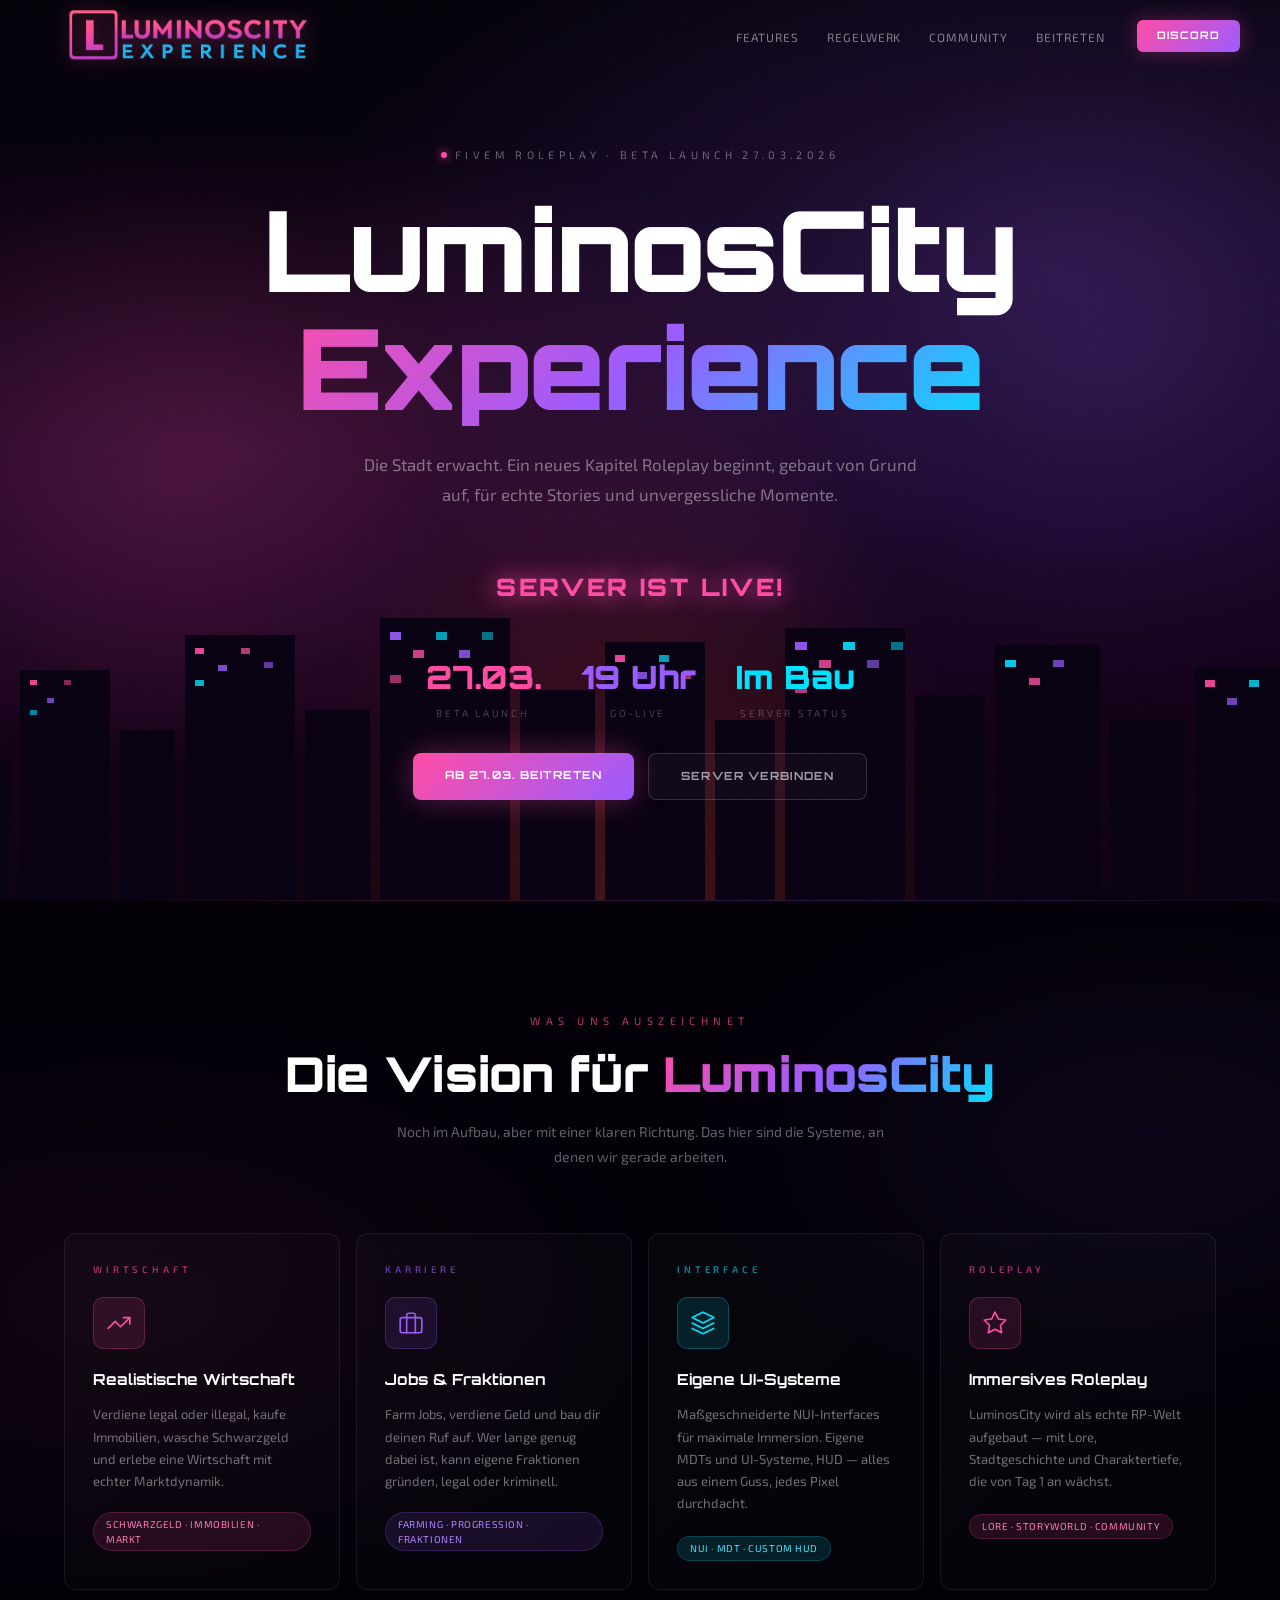
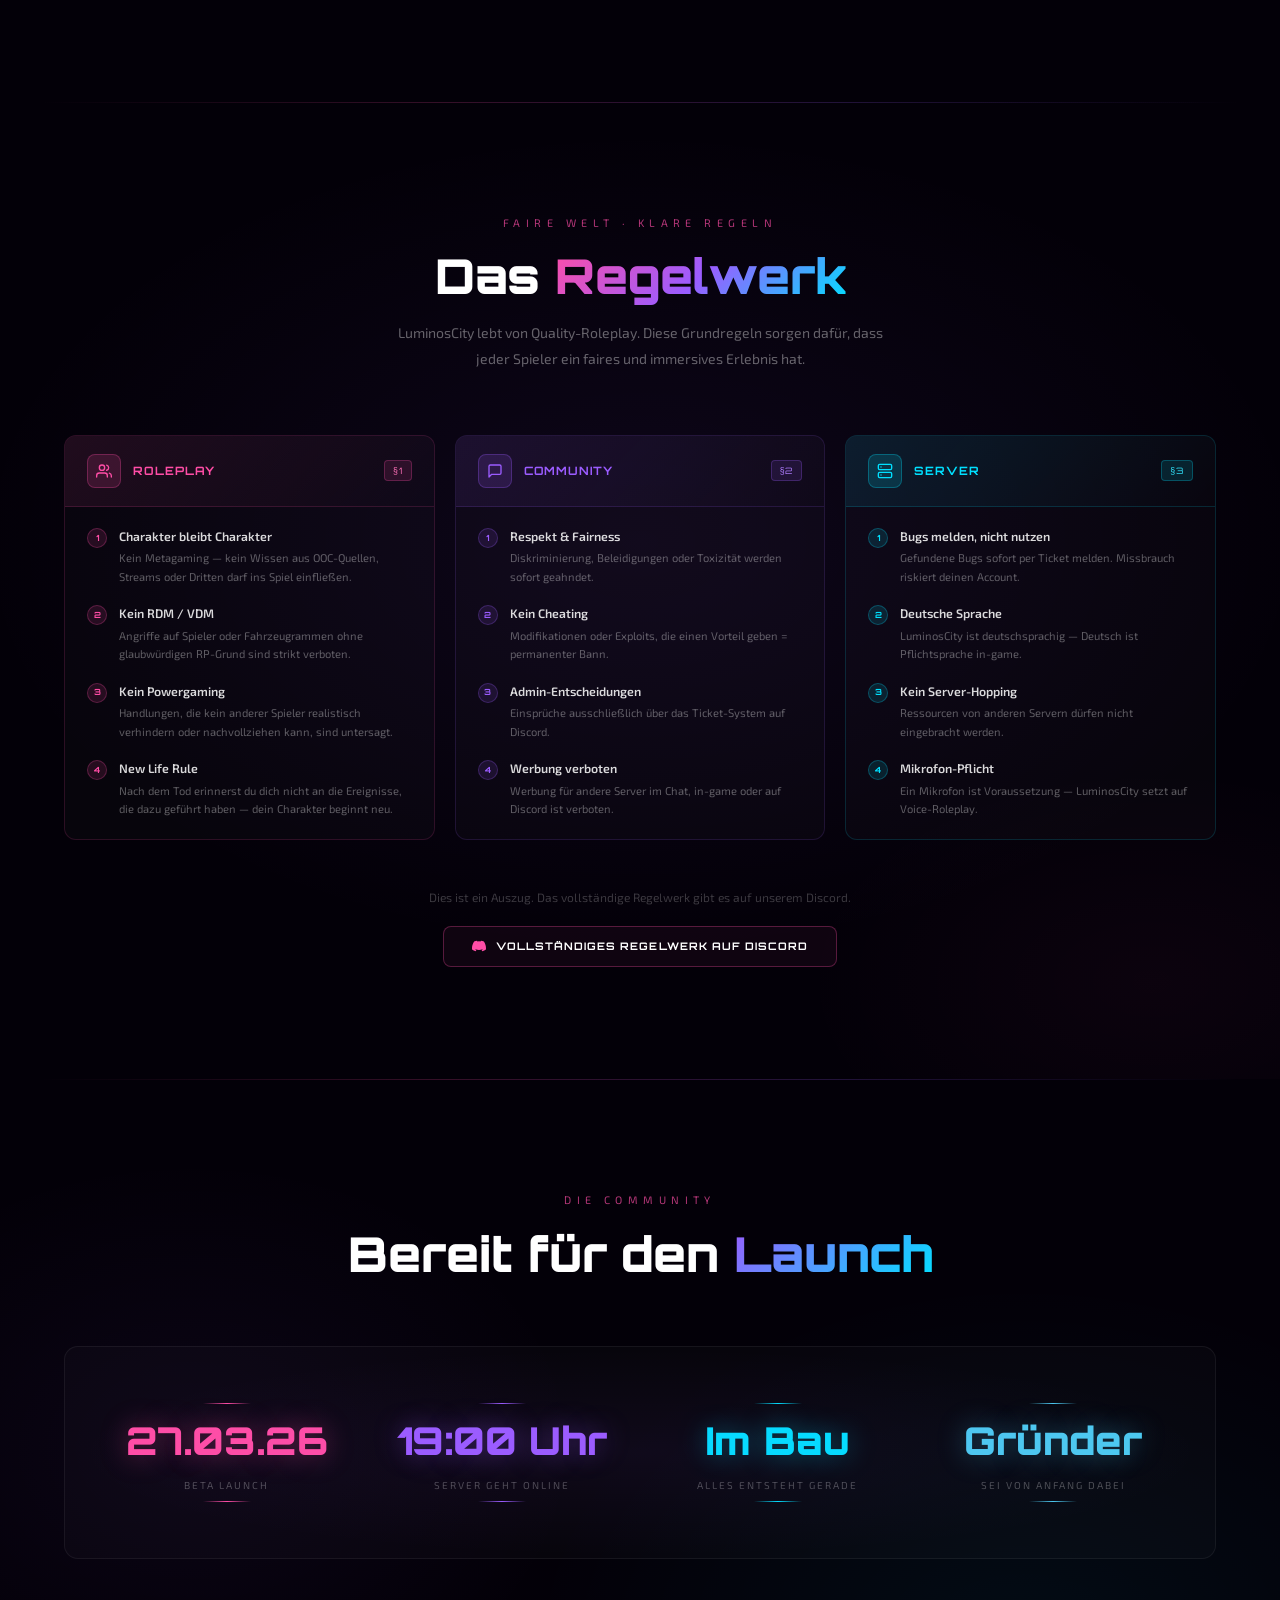
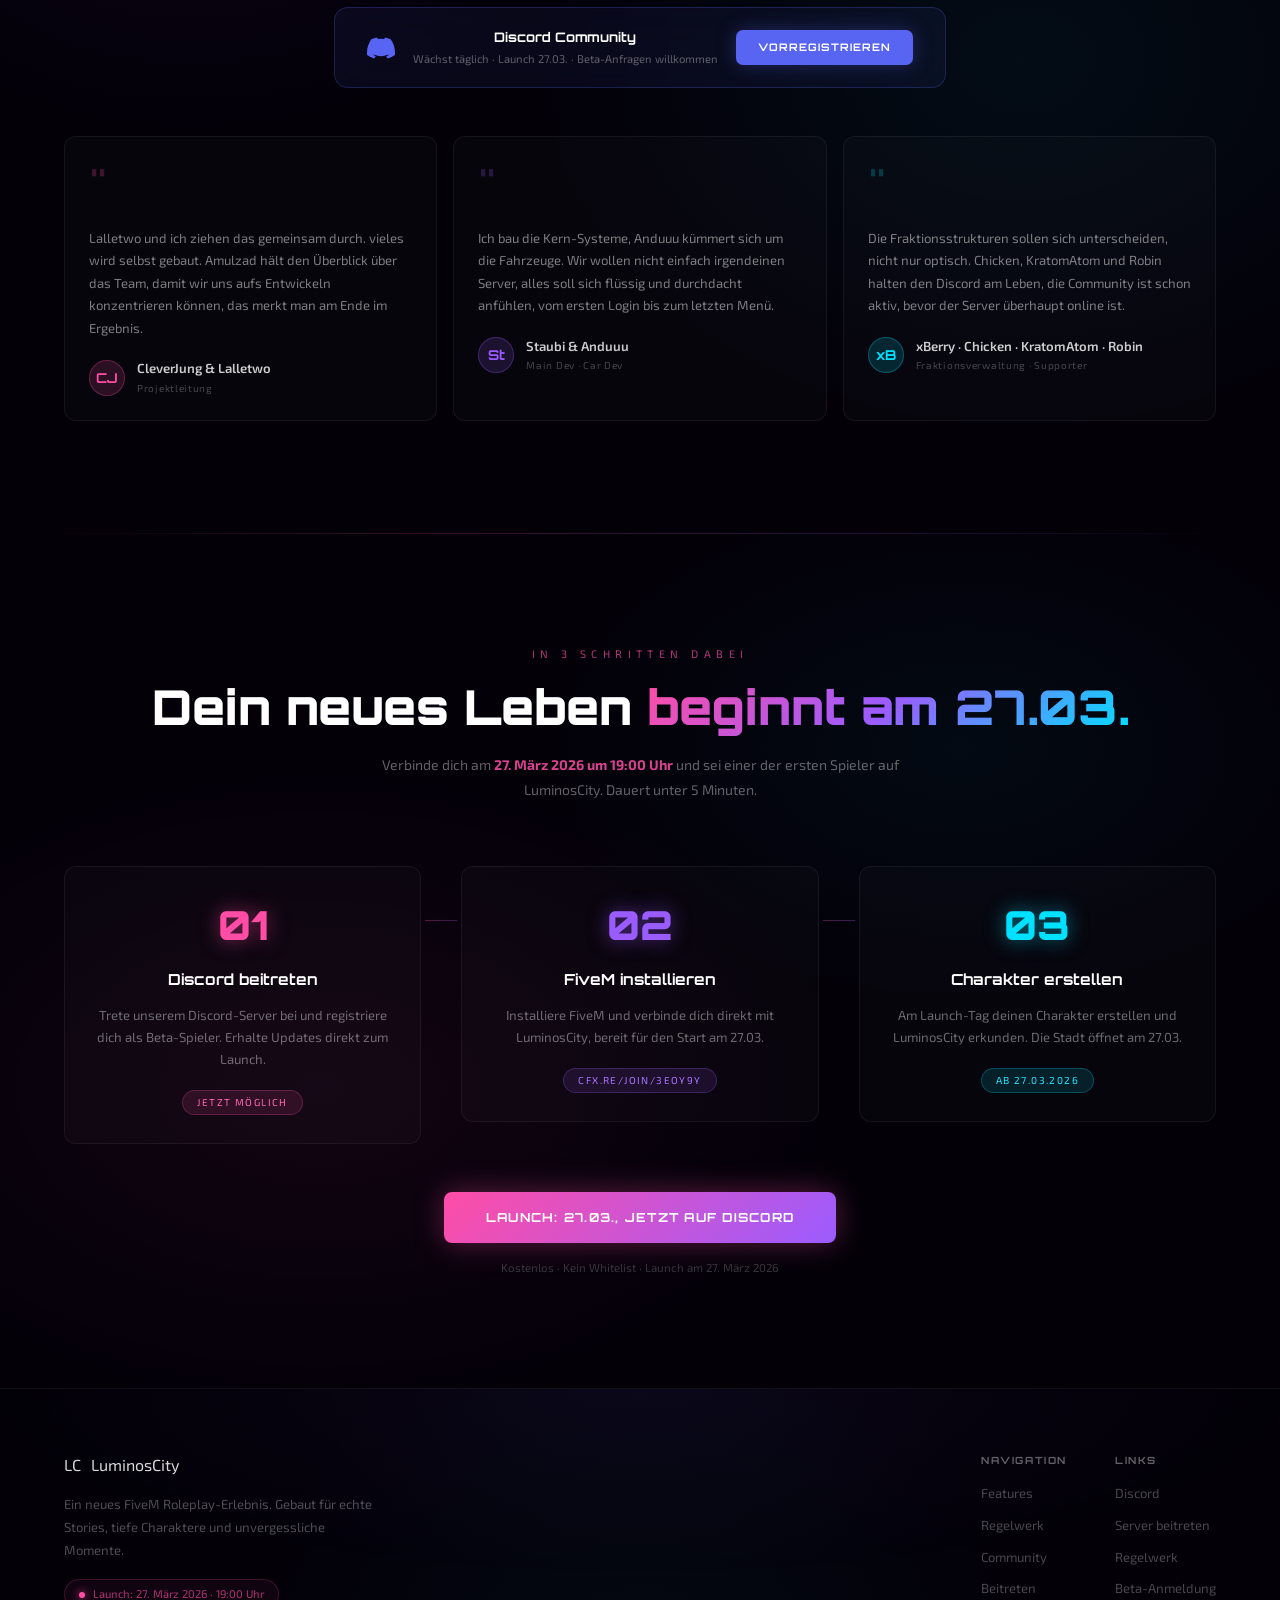
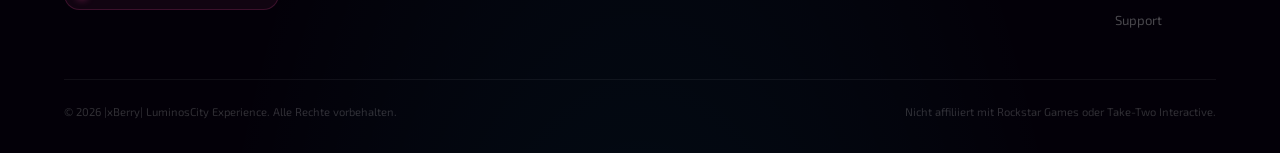
==== index.html @ ff8f1eea "10" ====
<!DOCTYPE html>
<html lang="de">
<head>
  <meta charset="UTF-8" />
  <meta name="viewport" content="width=device-width, initial-scale=1.0" />
  <title>LuminosCity Experience — Beta Launch 27.03.2026</title>
  <link rel="icon" type="image/png" href="favicon.png" />
  <link rel="preconnect" href="https://fonts.googleapis.com" />
  <link rel="preconnect" href="https://fonts.gstatic.com" crossorigin />
  <link href="https://fonts.googleapis.com/css2?family=Orbitron:wght@400;700;800;900&family=Exo+2:wght@300;400;500;600;700&display=swap" rel="stylesheet" />
  <link rel="stylesheet" href="style.css" />
</head>
<body>

<!-- ═══════════════════════════════════════════ NAVBAR ═══ -->
<nav id="navbar">
  <div class="nav-inner">
    <a href="#" class="nav-logo">
      <img src="bannerlumi.png" alt="LuminosCity Experience" class="nav-logo-img" />
    </a>
    <ul class="nav-links">
      <li><a href="#features">Features</a></li>
      <li><a href="#regelwerk">Regelwerk</a></li>
      <li><a href="#community">Community</a></li>
      <li><a href="#join">Beitreten</a></li>
    </ul>
    <a href="https://discord.gg/mZbZmxQd2Q" target="_blank" rel="noopener noreferrer" class="nav-cta">Discord</a>
    <button id="menu-btn" class="menu-btn" aria-label="Menü öffnen">
      <span></span><span></span><span></span>
    </button>
  </div>
  <div id="mobile-menu" class="mobile-menu">
    <a href="#features">Features</a>
    <a href="#regelwerk">Regelwerk</a>
    <a href="#community">Community</a>
    <a href="#join">Beitreten</a>
    <a href="https://discord.gg/mZbZmxQd2Q" target="_blank" rel="noopener noreferrer" class="mobile-cta">Discord</a>
  </div>
</nav>

<!-- ════════════════════════════════════════════  HERO  ═══ -->
<section id="hero">
  <div class="hero-bg">
    <div class="hero-glow-left"></div>
    <div class="hero-glow-right"></div>
    <div class="hero-grid"></div>
    <div class="hero-city">
      <svg viewBox="0 0 1400 320" preserveAspectRatio="xMidYMax slice" xmlns="http://www.w3.org/2000/svg" aria-hidden="true">
        <!-- Skyline buildings -->
        <rect x="0"    y="180" width="70"  height="140" fill="#080012"/>
        <rect x="12"   y="130" width="46"  height="50"  fill="#080012"/>
        <rect x="80"   y="90"  width="90"  height="230" fill="#080012"/>
        <rect x="180"  y="150" width="55"  height="170" fill="#080012"/>
        <rect x="245"  y="55"  width="110" height="265" fill="#080012"/>
        <rect x="365"  y="130" width="65"  height="190" fill="#080012"/>
        <rect x="440"  y="38"  width="130" height="282" fill="#080012"/>
        <rect x="580"  y="110" width="75"  height="210" fill="#080012"/>
        <rect x="665"  y="62"  width="100" height="258" fill="#080012"/>
        <rect x="775"  y="140" width="60"  height="180" fill="#080012"/>
        <rect x="845"  y="48"  width="120" height="272" fill="#080012"/>
        <rect x="975"  y="115" width="70"  height="205" fill="#080012"/>
        <rect x="1055" y="65"  width="105" height="255" fill="#080012"/>
        <rect x="1170" y="140" width="75"  height="180" fill="#080012"/>
        <rect x="1255" y="88"  width="95"  height="232" fill="#080012"/>
        <rect x="1360" y="120" width="40"  height="200" fill="#080012"/>
        <!-- Window lights -->
        <rect x="90"  y="100" width="7" height="5" fill="#ff4da6" opacity="0.9"/>
        <rect x="107" y="118" width="7" height="5" fill="#9b5cff" opacity="0.7"/>
        <rect x="90"  y="130" width="7" height="5" fill="#00e0ff" opacity="0.6"/>
        <rect x="124" y="100" width="7" height="5" fill="#ff4da6" opacity="0.5"/>
        <rect x="255" y="68"  width="9" height="6" fill="#ff4da6" opacity="0.9"/>
        <rect x="278" y="85"  width="9" height="6" fill="#9b5cff" opacity="0.8"/>
        <rect x="301" y="68"  width="9" height="6" fill="#ff4da6" opacity="0.7"/>
        <rect x="255" y="100" width="9" height="6" fill="#00e0ff" opacity="0.8"/>
        <rect x="324" y="82"  width="9" height="6" fill="#9b5cff" opacity="0.6"/>
        <rect x="450" y="52"  width="11" height="8" fill="#9b5cff" opacity="0.9"/>
        <rect x="473" y="70"  width="11" height="8" fill="#ff4da6" opacity="0.8"/>
        <rect x="496" y="52"  width="11" height="8" fill="#00e0ff" opacity="0.7"/>
        <rect x="450" y="95"  width="11" height="8" fill="#ff4da6" opacity="0.6"/>
        <rect x="519" y="70"  width="11" height="8" fill="#9b5cff" opacity="0.8"/>
        <rect x="542" y="52"  width="11" height="8" fill="#00e0ff" opacity="0.5"/>
        <rect x="675" y="75"  width="10" height="7" fill="#ff4da6" opacity="0.9"/>
        <rect x="697" y="92"  width="10" height="7" fill="#9b5cff" opacity="0.8"/>
        <rect x="719" y="75"  width="10" height="7" fill="#00e0ff" opacity="0.7"/>
        <rect x="741" y="92"  width="10" height="7" fill="#ff4da6" opacity="0.6"/>
        <rect x="855" y="62"  width="12" height="8" fill="#9b5cff" opacity="0.9"/>
        <rect x="879" y="80"  width="12" height="8" fill="#ff4da6" opacity="0.8"/>
        <rect x="903" y="62"  width="12" height="8" fill="#00e0ff" opacity="0.9"/>
        <rect x="855" y="105" width="12" height="8" fill="#ff4da6" opacity="0.7"/>
        <rect x="927" y="80"  width="12" height="8" fill="#9b5cff" opacity="0.6"/>
        <rect x="951" y="62"  width="12" height="8" fill="#00e0ff" opacity="0.5"/>
        <rect x="1065" y="80"  width="11" height="7" fill="#00e0ff" opacity="0.9"/>
        <rect x="1089" y="98"  width="11" height="7" fill="#ff4da6" opacity="0.8"/>
        <rect x="1113" y="80"  width="11" height="7" fill="#9b5cff" opacity="0.7"/>
        <rect x="1265" y="100" width="10" height="7" fill="#ff4da6" opacity="0.9"/>
        <rect x="1287" y="118" width="10" height="7" fill="#9b5cff" opacity="0.7"/>
        <rect x="1309" y="100" width="10" height="7" fill="#00e0ff" opacity="0.8"/>
      </svg>
    </div>
  </div>

  <div class="hero-content">
    <div class="hero-eyebrow anim">
      <span class="pulse-dot"></span>
      FiveM Roleplay · Beta Launch 27.03.2026
    </div>
    <h1 class="hero-title anim">
      <span class="title-line">LuminosCity</span>
      <span class="title-line gradient-text">Experience</span>
    </h1>
    <p class="hero-sub anim">
      Die Stadt erwacht. Ein neues Kapitel Roleplay beginnt, gebaut von Grund auf,
      für echte Stories und unvergessliche Momente.
    </p>

    <!-- Countdown -->
    <div class="countdown anim" id="countdown-wrap">
      <div class="countdown-badge">
        <span class="pulse-dot"></span>
        Launch am 27.03.2026 · 19:00 Uhr
      </div>
      <div class="cd-stats-grid">
        <div class="cd-stat-block" style="--c:#ff4da6">
          <div class="stat-line"></div>
          <div class="cd-digit" id="cd-days">05</div>
          <div class="cd-label">Tage</div>
          <div class="stat-line bot"></div>
        </div>
        <div class="cd-stat-block" style="--c:#9b5cff">
          <div class="stat-line"></div>
          <div class="cd-digit" id="cd-hours">00</div>
          <div class="cd-label">Stunden</div>
          <div class="stat-line bot"></div>
        </div>
        <div class="cd-stat-block" style="--c:#00e0ff">
          <div class="stat-line"></div>
          <div class="cd-digit" id="cd-minutes">00</div>
          <div class="cd-label">Minuten</div>
          <div class="stat-line bot"></div>
        </div>
        <div class="cd-stat-block" style="--c:#4cc9f0">
          <div class="stat-line"></div>
          <div class="cd-digit" id="cd-seconds">00</div>
          <div class="cd-label">Sekunden</div>
          <div class="stat-line bot"></div>
        </div>
      </div>
    </div>

    <!-- Stats -->
    <div class="hero-stats anim">
      <div class="hero-stat">
        <span class="stat-val" style="color:#ff4da6">27.03.</span>
        <span class="stat-lbl">Beta Launch</span>
      </div>
      <div class="hero-stat">
        <span class="stat-val" style="color:#9b5cff">19 Uhr</span>
        <span class="stat-lbl">Go-Live</span>
      </div>
      <div class="hero-stat">
        <span class="stat-val" style="color:#00e0ff">Im Bau</span>
        <span class="stat-lbl">Server Status</span>
      </div>
    </div>

    <!-- CTAs -->
    <div class="hero-ctas anim">
      <a href="https://discord.gg/mZbZmxQd2Q" target="_blank" rel="noopener noreferrer" class="btn-primary">Ab 27.03. beitreten</a>
      <a href="https://cfx.re/join/3eoy9y" target="_blank" rel="noopener noreferrer" class="btn-ghost">Server verbinden</a>
    </div>
  </div>
</section>

<div class="section-div"></div>

<!-- ══════════════════════════════════════════ FEATURES ═══ -->
<section id="features" class="section">
  <div class="container">
    <div class="section-header anim">
      <div class="section-tag">Was uns auszeichnet</div>
      <h2 class="section-title">Die Vision für <span class="gradient-text">LuminosCity</span></h2>
      <p class="section-sub">Noch im Aufbau, aber mit einer klaren Richtung. Das hier sind die Systeme, an denen wir gerade arbeiten.</p>
    </div>
    <div class="features-grid">

      <div class="feature-card anim" style="--cc:#ff4da6">
        <div class="feature-label">WIRTSCHAFT</div>
        <div class="feature-icon">
          <svg viewBox="0 0 24 24" fill="none" stroke="currentColor" stroke-width="1.5" stroke-linecap="round" stroke-linejoin="round"><polyline points="22 7 13.5 15.5 8.5 10.5 2 17"/><polyline points="16 7 22 7 22 13"/></svg>
        </div>
        <h3 class="feature-title">Realistische Wirtschaft</h3>
        <p class="feature-desc">Verdiene legal oder illegal, kaufe Immobilien, wasche Schwarzgeld und erlebe eine Wirtschaft mit echter Marktdynamik.</p>
        <div class="feature-tag">Schwarzgeld · Immobilien · Markt</div>
      </div>

      <div class="feature-card anim" style="--cc:#9b5cff">
        <div class="feature-label">KARRIERE</div>
        <div class="feature-icon">
          <svg viewBox="0 0 24 24" fill="none" stroke="currentColor" stroke-width="1.5" stroke-linecap="round" stroke-linejoin="round"><rect x="2" y="7" width="20" height="14" rx="2"/><path d="M16 21V5a2 2 0 00-2-2h-4a2 2 0 00-2 2v16"/></svg>
        </div>
        <h3 class="feature-title">Jobs & Fraktionen</h3>
        <p class="feature-desc">Farm Jobs, verdiene Geld und bau dir deinen Ruf auf. Wer lange genug dabei ist, kann eigene Fraktionen gründen, legal oder kriminell.</p>
        <div class="feature-tag">Farming · Progression · Fraktionen</div>
      </div>

      <div class="feature-card anim" style="--cc:#00e0ff">
        <div class="feature-label">INTERFACE</div>
        <div class="feature-icon">
          <svg viewBox="0 0 24 24" fill="none" stroke="currentColor" stroke-width="1.5" stroke-linecap="round" stroke-linejoin="round"><polygon points="12 2 2 7 12 12 22 7 12 2"/><polyline points="2 17 12 22 22 17"/><polyline points="2 12 12 17 22 12"/></svg>
        </div>
        <h3 class="feature-title">Eigene UI-Systeme</h3>
        <p class="feature-desc">Maßgeschneiderte NUI-Interfaces für maximale Immersion. Eigene MDTs und UI-Systeme, HUD — alles aus einem Guss, jedes Pixel durchdacht.</p>
        <div class="feature-tag">NUI · MDT · Custom HUD</div>
      </div>

      <div class="feature-card anim" style="--cc:#ff4da6">
        <div class="feature-label">ROLEPLAY</div>
        <div class="feature-icon">
          <svg viewBox="0 0 24 24" fill="none" stroke="currentColor" stroke-width="1.5" stroke-linecap="round" stroke-linejoin="round"><polygon points="12 2 15.09 8.26 22 9.27 17 14.14 18.18 21.02 12 17.77 5.82 21.02 7 14.14 2 9.27 8.91 8.26 12 2"/></svg>
        </div>
        <h3 class="feature-title">Immersives Roleplay</h3>
        <p class="feature-desc">LuminosCity wird als echte RP-Welt aufgebaut — mit Lore, Stadtgeschichte und Charaktertiefe, die von Tag 1 an wächst.</p>
        <div class="feature-tag">Lore · Storyworld · Community</div>
      </div>

    </div>
  </div>
</section>

<div class="section-div"></div>

<!-- ══════════════════════════════════════════ REGELWERK ═══ -->
<section id="regelwerk" class="section">
  <div class="container">
    <div class="section-header anim">
      <div class="section-tag">Faire Welt · Klare Regeln</div>
      <h2 class="section-title">Das <span class="gradient-text">Regelwerk</span></h2>
      <p class="section-sub">LuminosCity lebt von Quality-Roleplay. Diese Grundregeln sorgen dafür, dass jeder Spieler ein faires und immersives Erlebnis hat.</p>
    </div>

    <div class="rules-grid">

      <!-- §1 Roleplay -->
      <div class="rule-card anim" style="--cc:#ff4da6">
        <div class="rule-card-header">
          <div class="rule-icon">
            <svg viewBox="0 0 24 24" fill="none" stroke="currentColor" stroke-width="2" stroke-linecap="round" stroke-linejoin="round"><path d="M17 21v-2a4 4 0 0 0-4-4H5a4 4 0 0 0-4 4v2"/><circle cx="9" cy="7" r="4"/><path d="M23 21v-2a4 4 0 0 0-3-3.87"/><path d="M16 3.13a4 4 0 0 1 0 7.75"/></svg>
          </div>
          <span class="rule-cat">Roleplay</span>
          <span class="rule-para">§1</span>
        </div>
        <ul class="rule-list">
          <li><span class="rule-num">1</span><div><strong>Charakter bleibt Charakter</strong><p>Kein Metagaming — kein Wissen aus OOC-Quellen, Streams oder Dritten darf ins Spiel einfließen.</p></div></li>
          <li><span class="rule-num">2</span><div><strong>Kein RDM / VDM</strong><p>Angriffe auf Spieler oder Fahrzeugrammen ohne glaubwürdigen RP-Grund sind strikt verboten.</p></div></li>
          <li><span class="rule-num">3</span><div><strong>Kein Powergaming</strong><p>Handlungen, die kein anderer Spieler realistisch verhindern oder nachvollziehen kann, sind untersagt.</p></div></li>
          <li><span class="rule-num">4</span><div><strong>New Life Rule</strong><p>Nach dem Tod erinnerst du dich nicht an die Ereignisse, die dazu geführt haben — dein Charakter beginnt neu.</p></div></li>
        </ul>
      </div>

      <!-- §2 Community -->
      <div class="rule-card anim" style="--cc:#9b5cff">
        <div class="rule-card-header">
          <div class="rule-icon">
            <svg viewBox="0 0 24 24" fill="none" stroke="currentColor" stroke-width="2" stroke-linecap="round" stroke-linejoin="round"><path d="M21 15a2 2 0 0 1-2 2H7l-4 4V5a2 2 0 0 1 2-2h14a2 2 0 0 1 2 2z"/></svg>
          </div>
          <span class="rule-cat">Community</span>
          <span class="rule-para">§2</span>
        </div>
        <ul class="rule-list">
          <li><span class="rule-num">1</span><div><strong>Respekt & Fairness</strong><p>Diskriminierung, Beleidigungen oder Toxizität werden sofort geahndet.</p></div></li>
          <li><span class="rule-num">2</span><div><strong>Kein Cheating</strong><p>Modifikationen oder Exploits, die einen Vorteil geben = permanenter Bann.</p></div></li>
          <li><span class="rule-num">3</span><div><strong>Admin-Entscheidungen</strong><p>Einsprüche ausschließlich über das Ticket-System auf Discord.</p></div></li>
          <li><span class="rule-num">4</span><div><strong>Werbung verboten</strong><p>Werbung für andere Server im Chat, in-game oder auf Discord ist verboten.</p></div></li>
        </ul>
      </div>

      <!-- §3 Server -->
      <div class="rule-card anim" style="--cc:#00e0ff">
        <div class="rule-card-header">
          <div class="rule-icon">
            <svg viewBox="0 0 24 24" fill="none" stroke="currentColor" stroke-width="2" stroke-linecap="round" stroke-linejoin="round"><rect x="2" y="2" width="20" height="8" rx="2"/><rect x="2" y="14" width="20" height="8" rx="2"/><line x1="6" y1="6" x2="6.01" y2="6"/><line x1="6" y1="18" x2="6.01" y2="18"/></svg>
          </div>
          <span class="rule-cat">Server</span>
          <span class="rule-para">§3</span>
        </div>
        <ul class="rule-list">
          <li><span class="rule-num">1</span><div><strong>Bugs melden, nicht nutzen</strong><p>Gefundene Bugs sofort per Ticket melden. Missbrauch riskiert deinen Account.</p></div></li>
          <li><span class="rule-num">2</span><div><strong>Deutsche Sprache</strong><p>LuminosCity ist deutschsprachig — Deutsch ist Pflichtsprache in-game.</p></div></li>
          <li><span class="rule-num">3</span><div><strong>Kein Server-Hopping</strong><p>Ressourcen von anderen Servern dürfen nicht eingebracht werden.</p></div></li>
          <li><span class="rule-num">4</span><div><strong>Mikrofon-Pflicht</strong><p>Ein Mikrofon ist Voraussetzung — LuminosCity setzt auf Voice-Roleplay.</p></div></li>
        </ul>
      </div>

    </div>

    <div class="rules-cta anim">
      <p>Dies ist ein Auszug. Das vollständige Regelwerk gibt es auf unserem Discord.</p>
      <a href="https://discord.gg/mZbZmxQd2Q" target="_blank" rel="noopener noreferrer" class="btn-outline">
        <svg viewBox="0 0 127.14 96.36" fill="#ff4da6" width="14" height="14" aria-hidden="true"><path d="M107.7 8.07A105.15 105.15 0 0 0 81.47 0a72.06 72.06 0 0 0-3.36 6.83 97.68 97.68 0 0 0-29.11 0A72.37 72.37 0 0 0 45.64 0a105.89 105.89 0 0 0-26.25 8.09C2.79 32.65-1.71 56.6.54 80.21a105.73 105.73 0 0 0 32.17 16.15 77.7 77.7 0 0 0 6.89-11.11 68.42 68.42 0 0 1-10.85-5.18c.91-.66 1.8-1.34 2.66-2a75.57 75.57 0 0 0 64.32 0c.87.71 1.76 1.39 2.66 2a68.68 68.68 0 0 1-10.87 5.19 77 77 0 0 0 6.89 11.1 105.25 105.25 0 0 0 32.19-16.14c2.64-27.38-4.51-51.11-18.9-72.15z"/></svg>
        Vollständiges Regelwerk auf Discord
      </a>
    </div>
  </div>
</section>

<div class="section-div"></div>

<!-- ══════════════════════════════════════════ COMMUNITY ═══ -->
<section id="community" class="section">
  <div class="container">
    <div class="section-header anim">
      <div class="section-tag">Die Community</div>
      <h2 class="section-title">Bereit für den <span class="gradient-text-cool">Launch</span></h2>
    </div>

    <!-- Stats -->
    <div class="stats-grid anim">
      <div class="stat-block" style="--c:#ff4da6">
        <div class="stat-line"></div>
        <div class="stat-num">27.03.26</div>
        <div class="stat-label">Beta Launch</div>
        <div class="stat-line bot"></div>
      </div>
      <div class="stat-block" style="--c:#9b5cff">
        <div class="stat-line"></div>
        <div class="stat-num">19:00 Uhr</div>
        <div class="stat-label">Server geht online</div>
        <div class="stat-line bot"></div>
      </div>
      <div class="stat-block" style="--c:#00e0ff">
        <div class="stat-line"></div>
        <div class="stat-num">Im Bau</div>
        <div class="stat-label">Alles entsteht gerade</div>
        <div class="stat-line bot"></div>
      </div>
      <div class="stat-block" style="--c:#4cc9f0">
        <div class="stat-line"></div>
        <div class="stat-num">Gründer</div>
        <div class="stat-label">Sei von Anfang dabei</div>
        <div class="stat-line bot"></div>
      </div>
    </div>

    <!-- Discord CTA -->
    <div class="discord-cta anim">
      <div class="discord-inner">
        <svg width="28" height="22" viewBox="0 0 127.14 96.36" fill="#5865F2" aria-hidden="true"><path d="M107.7 8.07A105.15 105.15 0 0 0 81.47 0a72.06 72.06 0 0 0-3.36 6.83 97.68 97.68 0 0 0-29.11 0A72.37 72.37 0 0 0 45.64 0a105.89 105.89 0 0 0-26.25 8.09C2.79 32.65-1.71 56.6.54 80.21a105.73 105.73 0 0 0 32.17 16.15 77.7 77.7 0 0 0 6.89-11.11 68.42 68.42 0 0 1-10.85-5.18c.91-.66 1.8-1.34 2.66-2a75.57 75.57 0 0 0 64.32 0c.87.71 1.76 1.39 2.66 2a68.68 68.68 0 0 1-10.87 5.19 77 77 0 0 0 6.89 11.1 105.25 105.25 0 0 0 32.19-16.14c2.64-27.38-4.51-51.11-18.9-72.15z"/></svg>
        <div>
          <div class="discord-name">Discord Community</div>
          <div class="discord-sub">Wächst täglich · Launch 27.03. · Beta-Anfragen willkommen</div>
        </div>
        <a href="https://discord.gg/mZbZmxQd2Q" target="_blank" rel="noopener noreferrer" class="discord-btn">Vorregistrieren</a>
      </div>
    </div>

    <!-- Team quotes -->
    <div class="team-grid">
      <div class="team-card anim" style="--c:#ff4da6">
        <div class="team-quote">"</div>
        <p>Lalletwo und ich ziehen das gemeinsam durch. vieles wird selbst gebaut. Amulzad hält den Überblick über das Team, damit wir uns aufs Entwickeln konzentrieren können, das merkt man am Ende im Ergebnis.</p>
        <div class="team-meta">
          <div class="team-avatar">CJ</div>
          <div>
            <div class="team-name">CleverJung & Lalletwo</div>
            <div class="team-role">Projektleitung</div>
          </div>
        </div>
      </div>
      <div class="team-card anim" style="--c:#9b5cff">
        <div class="team-quote">"</div>
        <p>Ich bau die Kern-Systeme, Anduuu kümmert sich um die Fahrzeuge. Wir wollen nicht einfach irgendeinen Server, alles soll sich flüssig und durchdacht anfühlen, vom ersten Login bis zum letzten Menü.</p>
        <div class="team-meta">
          <div class="team-avatar">St</div>
          <div>
            <div class="team-name">Staubi & Anduuu</div>
            <div class="team-role">Main Dev · Car Dev</div>
          </div>
        </div>
      </div>
      <div class="team-card anim" style="--c:#00e0ff">
        <div class="team-quote">"</div>
        <p>Die Fraktionsstrukturen sollen sich unterscheiden, nicht nur optisch. Chicken, KratomAtom und Robin halten den Discord am Leben, die Community ist schon aktiv, bevor der Server überhaupt online ist.</p>
        <div class="team-meta">
          <div class="team-avatar">xB</div>
          <div>
            <div class="team-name">xBerry · Chicken · KratomAtom · Robin</div>
            <div class="team-role">Fraktionsverwaltung · Supporter</div>
          </div>
        </div>
      </div>
    </div>
  </div>
</section>

<div class="section-div"></div>

<!-- ══════════════════════════════════════════ JOIN STEPS ═══ -->
<section id="join" class="section">
  <div class="container">
    <div class="section-header anim">
      <div class="section-tag">In 3 Schritten dabei</div>
      <h2 class="section-title">Dein neues Leben <span class="gradient-text">beginnt am 27.03.</span></h2>
      <p class="section-sub">Verbinde dich am <strong style="color:rgba(255,77,166,0.85)">27. März 2026 um 19:00 Uhr</strong> und sei einer der ersten Spieler auf LuminosCity. Dauert unter 5 Minuten.</p>
    </div>

    <div class="steps-grid">
      <div class="step-card anim" style="--c:#ff4da6">
        <div class="step-num">01</div>
        <h3>Discord beitreten</h3>
        <p>Trete unserem Discord-Server bei und registriere dich als Beta-Spieler. Erhalte Updates direkt zum Launch.</p>
        <div class="step-badge">Jetzt möglich</div>
      </div>
      <div class="step-connector" aria-hidden="true"></div>
      <div class="step-card anim" style="--c:#9b5cff">
        <div class="step-num">02</div>
        <h3>FiveM installieren</h3>
        <p>Installiere FiveM und verbinde dich direkt mit LuminosCity, bereit für den Start am 27.03.</p>
        <a href="https://cfx.re/join/3eoy9y" target="_blank" rel="noopener noreferrer" class="step-badge" style="cursor:pointer;text-decoration:none;">cfx.re/join/3eoy9y</a>
      </div>
      <div class="step-connector" aria-hidden="true"></div>
      <div class="step-card anim" style="--c:#00e0ff">
        <div class="step-num">03</div>
        <h3>Charakter erstellen</h3>
        <p>Am Launch-Tag deinen Charakter erstellen und LuminosCity erkunden. Die Stadt öffnet am 27.03.</p>
        <div class="step-badge">Ab 27.03.2026</div>
      </div>
    </div>

    <div class="join-cta anim">
      <a href="https://discord.gg/mZbZmxQd2Q" target="_blank" rel="noopener noreferrer" class="btn-primary btn-lg">Launch: 27.03., Jetzt auf Discord</a>
      <p class="join-hint">Kostenlos · Kein Whitelist · Launch am 27. März 2026</p>
    </div>
  </div>
</section>

<!-- ════════════════════════════════════════════ FOOTER ═══ -->
<footer id="footer">
  <div class="container">
    <div class="footer-inner">
      <div class="footer-brand">
        <a href="#" class="footer-logo">
          <span class="logo-badge">LC</span>
          <span class="logo-text">LuminosCity</span>
        </a>
        <p class="footer-desc">Ein neues FiveM Roleplay-Erlebnis. Gebaut für echte Stories, tiefe Charaktere und unvergessliche Momente.</p>
        <div class="footer-status">
          <span class="status-dot" aria-hidden="true"></span>
          <span>Launch: 27. März 2026 · 19:00 Uhr</span>
        </div>
      </div>
      <div class="footer-links">
        <div class="footer-col">
          <div class="footer-col-title">Navigation</div>
          <a href="#features">Features</a>
          <a href="#regelwerk">Regelwerk</a>
          <a href="#community">Community</a>
          <a href="#join">Beitreten</a>
        </div>
        <div class="footer-col">
          <div class="footer-col-title">Links</div>
          <a href="https://discord.gg/mZbZmxQd2Q" target="_blank" rel="noopener noreferrer">Discord</a>
          <a href="https://cfx.re/join/3eoy9y" target="_blank" rel="noopener noreferrer">Server beitreten</a>
          <a href="#regelwerk">Regelwerk</a>
          <a href="https://discord.gg/mZbZmxQd2Q" target="_blank" rel="noopener noreferrer">Beta-Anmeldung</a>
          <a href="https://discord.gg/mZbZmxQd2Q" target="_blank" rel="noopener noreferrer">Support</a>
        </div>
      </div>
    </div>
    <div class="footer-bottom">
      <span>© 2026 |xBerry| LuminosCity Experience. Alle Rechte vorbehalten.</span>
      <span>Nicht affiliiert mit Rockstar Games oder Take-Two Interactive.</span>
    </div>
  </div>
</footer>

<script src="script.js"></script>
</body>
</html>
---- style.css ----
/* ═══════════════════════════════════════════════════════
   LuminosCity Experience — style.css
   ═══════════════════════════════════════════════════════ */

:root {
  --pink:    #ff4da6;
  --purple:  #9b5cff;
  --cyan:    #00e0ff;
  --blue:    #4cc9f0;
  --bg:      #030008;
  --surface: #0d0015;
  --border:  rgba(255,255,255,0.07);
  --text:    rgba(255,255,255,0.85);
  --muted:   rgba(255,255,255,0.38);
  --f-title: 'Orbitron', sans-serif;
  --f-body:  'Exo 2', sans-serif;
}

/* ── Reset ──────────────────────────────────────────────── */
*, *::before, *::after { box-sizing: border-box; margin: 0; padding: 0; }
html { scroll-behavior: smooth; }
body {
  background:
    radial-gradient(ellipse 120% 40% at 15% -5%,  rgba(255,77,166,0.10) 0%, transparent 55%),
    radial-gradient(ellipse 100% 40% at 85% 15%,  rgba(155,92,255,0.12) 0%, transparent 50%),
    radial-gradient(ellipse 80%  50% at 50% 110%, rgba(0,224,255,0.07)  0%, transparent 45%),
    #030008;
  color: var(--text);
  font-family: var(--f-body);
  overflow-x: hidden;
  line-height: 1.5;
}

/* ── Ambient orb layer (fixed, behind everything) ─────── */
body::before {
  content: '';
  position: fixed;
  inset: 0;
  pointer-events: none;
  z-index: 0;
  background:
    radial-gradient(ellipse 900px 700px at 8%  30%,  rgba(255,77,166,0.048) 0%, transparent 70%),
    radial-gradient(ellipse 750px 600px at 92% 60%,  rgba(155,92,255,0.055) 0%, transparent 70%),
    radial-gradient(ellipse 650px 800px at 50% 95%,  rgba(0,224,255,0.038)  0%, transparent 70%),
    radial-gradient(ellipse 500px 400px at 30% 70%,  rgba(76,201,240,0.03)  0%, transparent 65%);
}

/* ── Film-grain noise overlay ───────────────────────────── */
body::after {
  content: '';
  position: fixed;
  inset: 0;
  pointer-events: none;
  z-index: 0;
  opacity: 0.028;
  background-image: url("data:image/svg+xml,%3Csvg viewBox='0 0 256 256' xmlns='http://www.w3.org/2000/svg'%3E%3Cfilter id='n'%3E%3CfeTurbulence type='fractalNoise' baseFrequency='0.9' numOctaves='4' stitchTiles='stitch'/%3E%3C/filter%3E%3Crect width='100%25' height='100%25' filter='url(%23n)' opacity='1'/%3E%3C/svg%3E");
  background-size: 200px 200px;
  background-repeat: repeat;
}
a { text-decoration: none; color: inherit; }
ul { list-style: none; }
svg { display: block; }
strong { font-family: var(--f-body); }

/* ── Utilities ──────────────────────────────────────────── */
.container { max-width: 1200px; margin: 0 auto; padding: 0 24px; }

.gradient-text {
  background: linear-gradient(135deg, #ff4da6, #9b5cff, #00e0ff);
  -webkit-background-clip: text;
  -webkit-text-fill-color: transparent;
  background-clip: text;
}
.gradient-text-cool {
  background: linear-gradient(135deg, #9b5cff, #00e0ff);
  -webkit-background-clip: text;
  -webkit-text-fill-color: transparent;
  background-clip: text;
}

/* ── Section layout ─────────────────────────────────────── */
.section { padding: 112px 24px; position: relative; z-index: 1; }

.section-header { text-align: center; margin-bottom: 64px; }
.section-tag {
  font-size: 0.68rem;
  font-family: var(--f-body);
  letter-spacing: 0.5em;
  text-transform: uppercase;
  color: rgba(255,77,166,0.7);
  margin-bottom: 16px;
}
.section-title {
  font-family: var(--f-title);
  font-size: clamp(1.8rem, 4.5vw, 3rem);
  font-weight: 900;
  color: #fff;
  line-height: 1.2;
}
.section-sub {
  margin: 16px auto 0;
  font-size: 0.875rem;
  color: var(--muted);
  line-height: 1.8;
  max-width: 520px;
}

.section-div {
  height: 1px;
  background: linear-gradient(to right, transparent, rgba(255,77,166,0.2), rgba(155,92,255,0.2), transparent);
  max-width: 1200px;
  margin: 0 auto;
}

/* ── Scroll animations ──────────────────────────────────── */
.anim {
  opacity: 0;
  transform: translateY(28px);
  transition: opacity 0.65s cubic-bezier(0.22, 1, 0.36, 1),
              transform 0.65s cubic-bezier(0.22, 1, 0.36, 1);
}
.anim.visible { opacity: 1; transform: translateY(0); }

/* ── Buttons ────────────────────────────────────────────── */
.btn-primary {
  display: inline-block;
  font-family: var(--f-title);
  font-weight: 700;
  font-size: 0.7rem;
  letter-spacing: 0.1em;
  text-transform: uppercase;
  padding: 14px 32px;
  border-radius: 8px;
  color: #fff;
  background: linear-gradient(135deg, #ff4da6, #9b5cff);
  box-shadow: 0 0 30px rgba(255,77,166,0.35);
  transition: transform 0.2s, box-shadow 0.2s;
  cursor: pointer;
}
.btn-primary:hover {
  transform: scale(1.04);
  box-shadow: 0 0 50px rgba(255,77,166,0.55);
}
.btn-primary.btn-lg { padding: 16px 42px; font-size: 0.78rem; }

.btn-ghost {
  display: inline-block;
  font-family: var(--f-title);
  font-weight: 700;
  font-size: 0.7rem;
  letter-spacing: 0.1em;
  text-transform: uppercase;
  padding: 14px 32px;
  border-radius: 8px;
  color: rgba(255,255,255,0.6);
  border: 1px solid rgba(255,255,255,0.15);
  background: rgba(255,255,255,0.03);
  transition: color 0.2s, border-color 0.2s, background 0.2s;
}
.btn-ghost:hover {
  color: #fff;
  border-color: rgba(255,255,255,0.3);
  background: rgba(255,255,255,0.07);
}

.btn-outline {
  display: inline-flex;
  align-items: center;
  gap: 10px;
  font-family: var(--f-title);
  font-weight: 700;
  font-size: 0.65rem;
  letter-spacing: 0.1em;
  text-transform: uppercase;
  padding: 12px 28px;
  border-radius: 8px;
  color: #fff;
  border: 1px solid rgba(255,77,166,0.3);
  background: rgba(255,77,166,0.05);
  transition: border-color 0.2s, box-shadow 0.2s, transform 0.2s;
}
.btn-outline:hover {
  border-color: rgba(255,77,166,0.55);
  box-shadow: 0 0 25px rgba(255,77,166,0.2);
  transform: scale(1.02);
}

/* ═══════════════════════════════════════════ NAVBAR ═══ */
#navbar {
  position: fixed;
  top: 0; left: 0; right: 0;
  z-index: 100;
  padding: 0 24px;
  transition: background 0.35s, backdrop-filter 0.35s, border-color 0.35s;
  border-bottom: 1px solid transparent;
}
#navbar.scrolled {
  background: rgba(3,0,8,0.88);
  backdrop-filter: blur(20px);
  -webkit-backdrop-filter: blur(20px);
  border-bottom-color: rgba(255,255,255,0.06);
}
.nav-inner {
  max-width: 1200px;
  margin: 0 auto;
  display: flex;
  align-items: center;
  height: 72px;
  gap: 32px;
}
.nav-logo {
  display: flex;
  align-items: center;
  gap: 10px;
  flex-shrink: 0;
}
.nav-logo-img {
  height: 200px;
  width: auto;
  display: block;
  border-radius: 6px;
  filter: drop-shadow(0 0 10px rgba(255,77,166,0.45));
}
.nav-links {
  display: flex;
  gap: 28px;
  margin-left: auto;
}
.nav-links a {
  font-size: 0.75rem;
  letter-spacing: 0.08em;
  text-transform: uppercase;
  color: rgba(255,255,255,0.48);
  transition: color 0.2s;
}
.nav-links a:hover { color: #fff; }
.nav-cta {
  font-family: var(--f-title);
  font-size: 0.65rem;
  font-weight: 700;
  letter-spacing: 0.1em;
  text-transform: uppercase;
  padding: 8px 20px;
  border-radius: 6px;
  background: linear-gradient(135deg, #ff4da6, #9b5cff);
  color: #fff;
  box-shadow: 0 0 20px rgba(255,77,166,0.3);
  transition: box-shadow 0.2s, transform 0.2s;
  flex-shrink: 0;
}
.nav-cta:hover {
  box-shadow: 0 0 35px rgba(255,77,166,0.55);
  transform: scale(1.04);
}
.menu-btn {
  display: none;
  flex-direction: column;
  gap: 5px;
  background: none;
  border: none;
  cursor: pointer;
  padding: 6px;
  margin-left: auto;
}
.menu-btn span {
  display: block;
  width: 24px; height: 2px;
  background: rgba(255,255,255,0.7);
  border-radius: 2px;
  transition: background 0.2s;
}
.menu-btn:hover span { background: #fff; }
.mobile-menu {
  display: none;
  flex-direction: column;
  border-top: 1px solid rgba(255,255,255,0.06);
  background: rgba(3,0,8,0.97);
  backdrop-filter: blur(20px);
}
.mobile-menu.open { display: flex; }
.mobile-menu a {
  padding: 14px 24px;
  font-size: 0.875rem;
  color: rgba(255,255,255,0.55);
  transition: color 0.2s;
  border-bottom: 1px solid rgba(255,255,255,0.04);
}
.mobile-menu a:hover { color: #fff; }
.mobile-cta {
  margin: 12px 20px 16px !important;
  border: none !important;
  text-align: center;
  padding: 12px !important;
  background: linear-gradient(135deg, #ff4da6, #9b5cff) !important;
  border-radius: 8px;
  color: #fff !important;
}

/* ═══════════════════════════════════════════  HERO  ═══ */
#hero {
  position: relative;
  min-height: 100vh;
  display: flex;
  align-items: center;
  justify-content: center;
  overflow: hidden;
  background:
    radial-gradient(ellipse at 18% 50%,  rgba(255,77,166,0.18)  0%, transparent 50%),
    radial-gradient(ellipse at 82% 30%,  rgba(155,92,255,0.20)  0%, transparent 50%),
    radial-gradient(ellipse at 50% 100%, rgba(255,90,40,0.22)   0%, transparent 38%),
    linear-gradient(to bottom, #030008 0%, #080010 28%, #0e001a 58%, #130018 78%, #0e000e 100%);
}
.hero-bg {
  position: absolute;
  inset: 0;
  pointer-events: none;
}
.hero-glow-left {
  position: absolute;
  left: -10%; top: 20%;
  width: 600px; height: 600px;
  background: radial-gradient(circle, rgba(255,77,166,0.1) 0%, transparent 70%);
}
.hero-glow-right {
  position: absolute;
  right: -10%; top: 5%;
  width: 600px; height: 600px;
  background: radial-gradient(circle, rgba(155,92,255,0.1) 0%, transparent 70%);
}
.hero-grid {
  position: absolute;
  bottom: 0; left: 0; right: 0;
  height: 52%;
  background-image:
    linear-gradient(rgba(255,77,166,0.07) 1px, transparent 1px),
    linear-gradient(90deg, rgba(255,77,166,0.07) 1px, transparent 1px);
  background-size: 60px 60px;
  transform: perspective(600px) rotateX(62deg);
  transform-origin: bottom center;
  mask-image: linear-gradient(to top, rgba(0,0,0,0.5) 0%, transparent 100%);
  -webkit-mask-image: linear-gradient(to top, rgba(0,0,0,0.5) 0%, transparent 100%);
}
.hero-city {
  position: absolute;
  bottom: 0; left: 0; right: 0;
  height: 320px;
}
.hero-city svg { width: 100%; height: 100%; }

.hero-content {
  position: relative;
  z-index: 1;
  text-align: center;
  padding: 120px 24px 80px;
  max-width: 900px;
  margin: 0 auto;
}
.hero-eyebrow {
  display: inline-flex;
  align-items: center;
  gap: 8px;
  font-size: 0.68rem;
  letter-spacing: 0.4em;
  text-transform: uppercase;
  color: rgba(255,255,255,0.38);
  margin-bottom: 28px;
  opacity: 1 !important;
  transform: none !important;
}
.pulse-dot {
  width: 6px; height: 6px;
  border-radius: 50%;
  background: var(--pink);
  box-shadow: 0 0 10px var(--pink);
  animation: pulse 2s ease-in-out infinite;
  flex-shrink: 0;
}
.hero-title {
  display: flex;
  flex-direction: column;
  font-family: var(--f-title);
  font-size: clamp(3rem, 10vw, 7rem);
  font-weight: 900;
  line-height: 1.05;
  letter-spacing: -0.02em;
  margin-bottom: 24px;
}
.title-line { color: #fff; }
.hero-sub {
  font-size: clamp(0.875rem, 1.8vw, 1.05rem);
  color: rgba(255,255,255,0.42);
  line-height: 1.75;
  max-width: 560px;
  margin: 0 auto 40px;
}

/* Countdown – Community-Karten-Stil */
.countdown { margin-bottom: 28px; }
.countdown-badge {
  display: inline-flex;
  align-items: center;
  gap: 8px;
  font-size: 0.62rem;
  letter-spacing: 0.3em;
  text-transform: uppercase;
  color: rgba(255,255,255,0.35);
  margin-bottom: 20px;
}
.cd-stats-grid {
  display: grid;
  grid-template-columns: repeat(4, 1fr);
  gap: 0;
  border-radius: 14px;
  overflow: hidden;
  border: 1px solid rgba(255,255,255,0.06);
  background: rgba(255,255,255,0.018);
  padding: 32px 16px;
  position: relative;
  max-width: 560px;
  margin: 0 auto;
}
.cd-stats-grid::before {
  content: '';
  position: absolute;
  inset: 0;
  background: radial-gradient(ellipse at 50% 50%, rgba(155,92,255,0.06) 0%, transparent 70%);
  pointer-events: none;
}
.cd-stat-block {
  display: flex;
  flex-direction: column;
  align-items: center;
  gap: 8px;
  text-align: center;
  padding: 12px 8px;
}
.cd-digit {
  font-family: var(--f-title);
  font-weight: 900;
  font-size: clamp(1.6rem, 4vw, 2.6rem);
  color: var(--c);
  text-shadow: 0 0 28px color-mix(in srgb, var(--c) 40%, transparent);
  letter-spacing: -0.02em;
  line-height: 1;
  transition: opacity 0.12s;
}
.cd-digit.flip { animation: flip 0.22s ease; }
.cd-label {
  font-size: 0.58rem;
  letter-spacing: 0.22em;
  text-transform: uppercase;
  color: rgba(255,255,255,0.28);
}
.hero-stats {
  display: flex;
  justify-content: center;
  gap: 40px;
  flex-wrap: wrap;
  margin-bottom: 32px;
}
.hero-stat {
  display: flex;
  flex-direction: column;
  align-items: center;
  gap: 5px;
}
.stat-val {
  font-family: var(--f-title);
  font-weight: 900;
  font-size: clamp(1.3rem, 2.8vw, 2rem);
}
.stat-lbl {
  font-size: 0.62rem;
  letter-spacing: 0.28em;
  text-transform: uppercase;
  color: rgba(255,255,255,0.25);
}
.hero-ctas {
  display: flex;
  justify-content: center;
  gap: 14px;
  flex-wrap: wrap;
}

/* ════════════════════════════════════════ FEATURES ═══ */
.features-grid {
  display: grid;
  grid-template-columns: repeat(4, 1fr);
  gap: 16px;
}
.feature-card {
  border-radius: 12px;
  border: 1px solid rgba(255,255,255,0.07);
  background: linear-gradient(135deg, rgba(255,255,255,0.025), rgba(255,255,255,0.01));
  padding: 28px;
  cursor: default;
  position: relative;
  overflow: hidden;
  transition: border-color 0.3s, box-shadow 0.3s, transform 0.3s;
}
.feature-card::before {
  content: '';
  position: absolute;
  top: 0; left: 0; right: 0; height: 1px;
  background: linear-gradient(to right, transparent, var(--cc), transparent);
  opacity: 0;
  transition: opacity 0.3s;
}
.feature-card::after {
  content: '';
  position: absolute;
  top: 0; right: 0;
  width: 80px; height: 80px;
  background: radial-gradient(circle at top right, color-mix(in srgb, var(--cc) 12%, transparent), transparent 70%);
  opacity: 0;
  transition: opacity 0.4s;
}
.feature-card:hover {
  border-color: color-mix(in srgb, var(--cc) 32%, transparent);
  box-shadow: 0 0 32px color-mix(in srgb, var(--cc) 12%, transparent);
  transform: translateY(-6px);
}
.feature-card:hover::before,
.feature-card:hover::after { opacity: 1; }
.feature-label {
  font-size: 0.6rem;
  letter-spacing: 0.4em;
  text-transform: uppercase;
  color: color-mix(in srgb, var(--cc) 60%, transparent);
  margin-bottom: 20px;
  font-weight: 600;
}
.feature-icon {
  width: 52px; height: 52px;
  border-radius: 10px;
  display: flex; align-items: center; justify-content: center;
  margin-bottom: 20px;
  color: var(--cc);
  background: color-mix(in srgb, var(--cc) 12%, transparent);
  border: 1px solid color-mix(in srgb, var(--cc) 25%, transparent);
  transition: box-shadow 0.3s;
}
.feature-card:hover .feature-icon {
  box-shadow: 0 0 20px color-mix(in srgb, var(--cc) 30%, transparent);
}
.feature-icon svg { width: 26px; height: 26px; }
.feature-title {
  font-family: var(--f-title);
  font-size: 0.95rem;
  font-weight: 700;
  color: #fff;
  margin-bottom: 12px;
}
.feature-desc {
  font-size: 0.82rem;
  color: rgba(255,255,255,0.43);
  line-height: 1.68;
  margin-bottom: 20px;
}
.feature-tag {
  display: inline-block;
  font-size: 0.62rem;
  letter-spacing: 0.06em;
  text-transform: uppercase;
  padding: 4px 12px;
  border-radius: 999px;
  color: color-mix(in srgb, var(--cc) 75%, white);
  background: color-mix(in srgb, var(--cc) 12%, transparent);
  border: 1px solid color-mix(in srgb, var(--cc) 20%, transparent);
}

/* ══════════════════════════════════════ REGELWERK ═══ */
.rules-grid {
  display: grid;
  grid-template-columns: repeat(3, 1fr);
  gap: 20px;
  margin-bottom: 40px;
}
.rule-card {
  border-radius: 12px;
  border: 1px solid color-mix(in srgb, var(--cc) 15%, transparent);
  background: rgba(255,255,255,0.018);
  overflow: hidden;
  transition: border-color 0.3s, box-shadow 0.3s;
}
.rule-card:hover {
  border-color: color-mix(in srgb, var(--cc) 35%, transparent);
  box-shadow: 0 0 35px color-mix(in srgb, var(--cc) 10%, transparent);
}
.rule-card-header {
  display: flex;
  align-items: center;
  gap: 12px;
  padding: 18px 22px;
  background: linear-gradient(135deg, color-mix(in srgb, var(--cc) 10%, transparent), transparent);
  border-bottom: 1px solid color-mix(in srgb, var(--cc) 14%, transparent);
}
.rule-icon {
  width: 34px; height: 34px;
  border-radius: 8px;
  display: flex; align-items: center; justify-content: center;
  color: var(--cc);
  background: color-mix(in srgb, var(--cc) 14%, transparent);
  border: 1px solid color-mix(in srgb, var(--cc) 28%, transparent);
  flex-shrink: 0;
}
.rule-icon svg { width: 16px; height: 16px; }
.rule-cat {
  font-family: var(--f-title);
  font-weight: 700;
  font-size: 0.72rem;
  letter-spacing: 0.08em;
  text-transform: uppercase;
  color: var(--cc);
}
.rule-para {
  font-family: var(--f-title);
  font-size: 0.55rem;
  letter-spacing: 0.1em;
  margin-left: auto;
  padding: 3px 8px;
  border-radius: 4px;
  background: color-mix(in srgb, var(--cc) 12%, transparent);
  border: 1px solid color-mix(in srgb, var(--cc) 25%, transparent);
  color: color-mix(in srgb, var(--cc) 80%, white);
}
.rule-list {
  padding: 20px 22px;
  display: flex;
  flex-direction: column;
  gap: 18px;
}
.rule-list li {
  display: flex;
  align-items: flex-start;
  gap: 12px;
}
.rule-num {
  width: 20px; height: 20px;
  border-radius: 50%;
  display: flex; align-items: center; justify-content: center;
  font-family: var(--f-title);
  font-size: 0.53rem;
  font-weight: 700;
  flex-shrink: 0;
  margin-top: 1px;
  color: var(--cc);
  background: color-mix(in srgb, var(--cc) 12%, transparent);
  border: 1px solid color-mix(in srgb, var(--cc) 25%, transparent);
}
.rule-list strong {
  display: block;
  font-size: 0.77rem;
  font-weight: 600;
  color: rgba(255,255,255,0.85);
  margin-bottom: 4px;
}
.rule-list p {
  font-size: 0.7rem;
  color: rgba(255,255,255,0.35);
  line-height: 1.65;
}
.rules-cta {
  text-align: center;
  padding-top: 8px;
}
.rules-cta > p {
  font-size: 0.75rem;
  color: rgba(255,255,255,0.22);
  margin-bottom: 20px;
}

/* ════════════════════════════════════════ COMMUNITY ═══ */
.stats-grid {
  display: grid;
  grid-template-columns: repeat(4, 1fr);
  gap: 0;
  border-radius: 14px;
  overflow: hidden;
  border: 1px solid rgba(255,255,255,0.06);
  background: rgba(255,255,255,0.018);
  padding: 40px 24px;
  margin-bottom: 48px;
  position: relative;
}
.stats-grid::before {
  content: '';
  position: absolute;
  inset: 0;
  background: radial-gradient(ellipse at 50% 50%, rgba(155,92,255,0.06) 0%, transparent 70%);
  pointer-events: none;
}
.stat-block {
  display: flex;
  flex-direction: column;
  align-items: center;
  gap: 8px;
  text-align: center;
  padding: 16px 12px;
}
.stat-line {
  width: 48px; height: 1px;
  background: linear-gradient(to right, transparent, var(--c), transparent);
}
.stat-num {
  font-family: var(--f-title);
  font-weight: 900;
  font-size: clamp(1.5rem, 3vw, 2.4rem);
  color: var(--c);
  text-shadow: 0 0 28px color-mix(in srgb, var(--c) 40%, transparent);
}
.stat-label {
  font-size: 0.63rem;
  letter-spacing: 0.2em;
  text-transform: uppercase;
  color: rgba(255,255,255,0.28);
}
.discord-cta { text-align: center; margin-bottom: 48px; }
.discord-inner {
  display: inline-flex;
  align-items: center;
  gap: 18px;
  padding: 20px 32px;
  border-radius: 14px;
  background: rgba(88,101,242,0.08);
  border: 1px solid rgba(88,101,242,0.25);
  backdrop-filter: blur(20px);
  flex-wrap: wrap;
  justify-content: center;
}
.discord-name {
  font-family: var(--f-title);
  font-weight: 700;
  font-size: 0.82rem;
  color: #fff;
}
.discord-sub {
  font-size: 0.7rem;
  color: rgba(255,255,255,0.35);
  margin-top: 3px;
}
.discord-btn {
  font-family: var(--f-title);
  font-weight: 700;
  font-size: 0.65rem;
  letter-spacing: 0.1em;
  text-transform: uppercase;
  padding: 10px 22px;
  border-radius: 7px;
  background: #5865F2;
  color: #fff;
  box-shadow: 0 0 20px rgba(88,101,242,0.3);
  transition: transform 0.2s, box-shadow 0.2s;
  display: inline-block;
}
.discord-btn:hover {
  transform: scale(1.05);
  box-shadow: 0 0 32px rgba(88,101,242,0.5);
}
.team-grid {
  display: grid;
  grid-template-columns: repeat(3, 1fr);
  gap: 16px;
}
.team-card {
  border-radius: 12px;
  padding: 24px;
  background: rgba(255,255,255,0.02);
  border: 1px solid rgba(255,255,255,0.06);
  position: relative;
  overflow: hidden;
  transition: border-color 0.3s, box-shadow 0.3s;
}
.team-card:hover {
  border-color: color-mix(in srgb, var(--c) 25%, transparent);
  box-shadow: 0 0 28px color-mix(in srgb, var(--c) 8%, transparent);
}
.team-quote {
  font-family: var(--f-title);
  font-size: 3.2rem;
  line-height: 1;
  color: var(--c);
  opacity: 0.22;
  margin-bottom: 14px;
}
.team-card > p {
  font-size: 0.82rem;
  color: rgba(255,255,255,0.48);
  line-height: 1.72;
  margin-bottom: 20px;
}
.team-meta { display: flex; align-items: center; gap: 12px; }
.team-avatar {
  width: 36px; height: 36px;
  border-radius: 50%;
  display: flex; align-items: center; justify-content: center;
  font-family: var(--f-title);
  font-weight: 700;
  font-size: 0.85rem;
  color: var(--c);
  background: color-mix(in srgb, var(--c) 15%, transparent);
  border: 1px solid color-mix(in srgb, var(--c) 28%, transparent);
  flex-shrink: 0;
}
.team-name {
  font-size: 0.82rem;
  font-weight: 600;
  color: rgba(255,255,255,0.8);
}
.team-role {
  font-size: 0.63rem;
  letter-spacing: 0.07em;
  color: rgba(255,255,255,0.26);
  margin-top: 2px;
}

/* ═══════════════════════════════════════ JOIN STEPS ═══ */
.steps-grid {
  display: grid;
  grid-template-columns: 1fr auto 1fr auto 1fr;
  align-items: start;
  gap: 0;
  margin-bottom: 48px;
}
.step-card {
  border-radius: 12px;
  padding: 28px 24px;
  background: rgba(255,255,255,0.02);
  border: 1px solid rgba(255,255,255,0.06);
  text-align: center;
  transition: border-color 0.3s, box-shadow 0.3s;
}
.step-card:hover {
  border-color: color-mix(in srgb, var(--c) 35%, transparent);
  box-shadow: 0 0 30px color-mix(in srgb, var(--c) 10%, transparent);
}
.step-num {
  font-family: var(--f-title);
  font-weight: 900;
  font-size: 2.5rem;
  color: var(--c);
  text-shadow: 0 0 20px color-mix(in srgb, var(--c) 50%, transparent);
  margin-bottom: 14px;
}
.step-card h3 {
  font-family: var(--f-title);
  font-size: 0.95rem;
  font-weight: 700;
  color: #fff;
  margin-bottom: 12px;
}
.step-card p {
  font-size: 0.82rem;
  color: rgba(255,255,255,0.4);
  line-height: 1.68;
  margin-bottom: 18px;
}
.step-badge {
  display: inline-block;
  font-size: 0.63rem;
  letter-spacing: 0.14em;
  text-transform: uppercase;
  padding: 4px 14px;
  border-radius: 999px;
  color: color-mix(in srgb, var(--c) 85%, white);
  background: color-mix(in srgb, var(--c) 12%, transparent);
  border: 1px solid color-mix(in srgb, var(--c) 25%, transparent);
}
.step-connector {
  display: flex;
  align-items: flex-start;
  justify-content: center;
  padding-top: 54px;
  width: 40px;
}
.step-connector::before {
  content: '';
  display: block;
  width: 32px; height: 1px;
  background: linear-gradient(to right, rgba(255,77,166,0.3), rgba(155,92,255,0.3));
}
.join-cta { text-align: center; }
.join-hint {
  margin-top: 16px;
  font-size: 0.72rem;
  color: rgba(255,255,255,0.2);
}

/* ═══════════════════════════════════════════ FOOTER ═══ */
/* ═══════════════════════ SECTION ATMOSPHERIC GLOWS ═══ */
/* placed just before footer so they target sections by ID */

#features {
  background:
    radial-gradient(ellipse 70% 60% at 10% 50%,  rgba(255,77,166,0.055) 0%, transparent 60%),
    radial-gradient(ellipse 60% 55% at 90% 30%,  rgba(155,92,255,0.065) 0%, transparent 60%),
    #030008;
}

#regelwerk {
  background:
    radial-gradient(ellipse 80% 65% at 50% 45%,  rgba(155,92,255,0.07)  0%, transparent 65%),
    radial-gradient(ellipse 50% 40% at 90% 90%,  rgba(255,77,166,0.035) 0%, transparent 55%),
    #030008;
}

#community {
  background:
    radial-gradient(ellipse 65% 60% at 80% 55%,  rgba(0,224,255,0.055)  0%, transparent 60%),
    radial-gradient(ellipse 55% 50% at 15% 35%,  rgba(155,92,255,0.055) 0%, transparent 55%),
    #030008;
}

#join {
  background:
    radial-gradient(ellipse 70% 65% at 25% 65%,  rgba(255,77,166,0.06)  0%, transparent 60%),
    radial-gradient(ellipse 60% 55% at 75% 25%,  rgba(0,224,255,0.045)  0%, transparent 55%),
    #030008;
}

/* ═══════════════════════════════════════════ FOOTER ═══ */
#footer {
  border-top: 1px solid rgba(255,255,255,0.06);
  padding: 64px 24px 32px;
  background: radial-gradient(ellipse 80% 80% at 50% 0%, rgba(155,92,255,0.055) 0%, transparent 65%);
  position: relative;
  z-index: 1;
}
.footer-inner {
  display: flex;
  justify-content: space-between;
  gap: 48px;
  flex-wrap: wrap;
  margin-bottom: 48px;
  max-width: 1200px;
  margin-left: auto;
  margin-right: auto;
}
.footer-brand { max-width: 320px; }
.footer-logo {
  display: flex;
  align-items: center;
  gap: 10px;
  margin-bottom: 16px;
}
.footer-desc {
  font-size: 0.82rem;
  color: rgba(255,255,255,0.3);
  line-height: 1.72;
  margin-bottom: 18px;
}
.footer-status {
  display: inline-flex;
  align-items: center;
  gap: 8px;
  font-size: 0.7rem;
  color: rgba(255,77,166,0.65);
  padding: 6px 14px;
  border-radius: 999px;
  background: rgba(255,77,166,0.06);
  border: 1px solid rgba(255,77,166,0.18);
}
.status-dot {
  width: 6px; height: 6px;
  border-radius: 50%;
  background: var(--pink);
  box-shadow: 0 0 8px var(--pink);
  animation: pulse 1.5s ease-in-out infinite;
  flex-shrink: 0;
}
.footer-links { display: flex; gap: 48px; }
.footer-col {
  display: flex;
  flex-direction: column;
  gap: 12px;
}
.footer-col-title {
  font-family: var(--f-title);
  font-size: 0.62rem;
  font-weight: 700;
  letter-spacing: 0.16em;
  text-transform: uppercase;
  color: rgba(255,255,255,0.38);
  margin-bottom: 4px;
}
.footer-col a {
  font-size: 0.82rem;
  color: rgba(255,255,255,0.28);
  transition: color 0.2s;
}
.footer-col a:hover { color: rgba(255,255,255,0.8); }
.footer-bottom {
  border-top: 1px solid rgba(255,255,255,0.06);
  padding-top: 24px;
  display: flex;
  justify-content: space-between;
  flex-wrap: wrap;
  gap: 8px;
  font-size: 0.7rem;
  color: rgba(255,255,255,0.18);
  max-width: 1200px;
  margin: 0 auto;
}

/* ═════════════════════════════════════════ KEYFRAMES ═══ */
@keyframes pulse {
  0%, 100% { opacity: 1; }
  50% { opacity: 0.25; }
}
@keyframes flip {
  from { transform: translateY(-24px); opacity: 0; }
  to   { transform: translateY(0);     opacity: 1; }
}

/* ═══════════════════════════════════════ RESPONSIVE ═══ */
@media (max-width: 1024px) {
  .features-grid { grid-template-columns: repeat(2, 1fr); }
  .rules-grid    { grid-template-columns: repeat(2, 1fr); }
  .team-grid     { grid-template-columns: repeat(2, 1fr); }
  .stats-grid    { grid-template-columns: repeat(2, 1fr); }
}
@media (max-width: 768px) {
  .nav-links, .nav-cta { display: none; }
  .menu-btn { display: flex; }
  .nav-inner { gap: 0; }

  .hero-title { font-size: clamp(2.5rem, 12vw, 5rem); }
  .cd-digit   { font-size: clamp(1.5rem, 5vw, 2rem); padding: 10px 12px; }
  .cd-sep     { font-size: 1.5rem; padding-top: 10px; }

  .features-grid { grid-template-columns: 1fr; }
  .rules-grid    { grid-template-columns: 1fr; }
  .team-grid     { grid-template-columns: 1fr; }
  .stats-grid    { grid-template-columns: repeat(2, 1fr); padding: 24px 16px; }

  .steps-grid { grid-template-columns: 1fr; }
  .step-connector { display: none; }

  .footer-inner  { flex-direction: column; }
  .footer-links  { gap: 32px; }
  .discord-inner { gap: 14px; }
  .section { padding: 80px 16px; position: relative; z-index: 1; }
}
@media (max-width: 480px) {
  .countdown-grid { gap: 4px; }
  .cd-digit { font-size: 1.3rem; padding: 8px 10px; }
  .cd-sep   { font-size: 1.1rem; padding-top: 8px; }
  .hero-stats { gap: 22px; }
  .footer-links { flex-direction: column; gap: 24px; }
  .footer-bottom { flex-direction: column; }
}
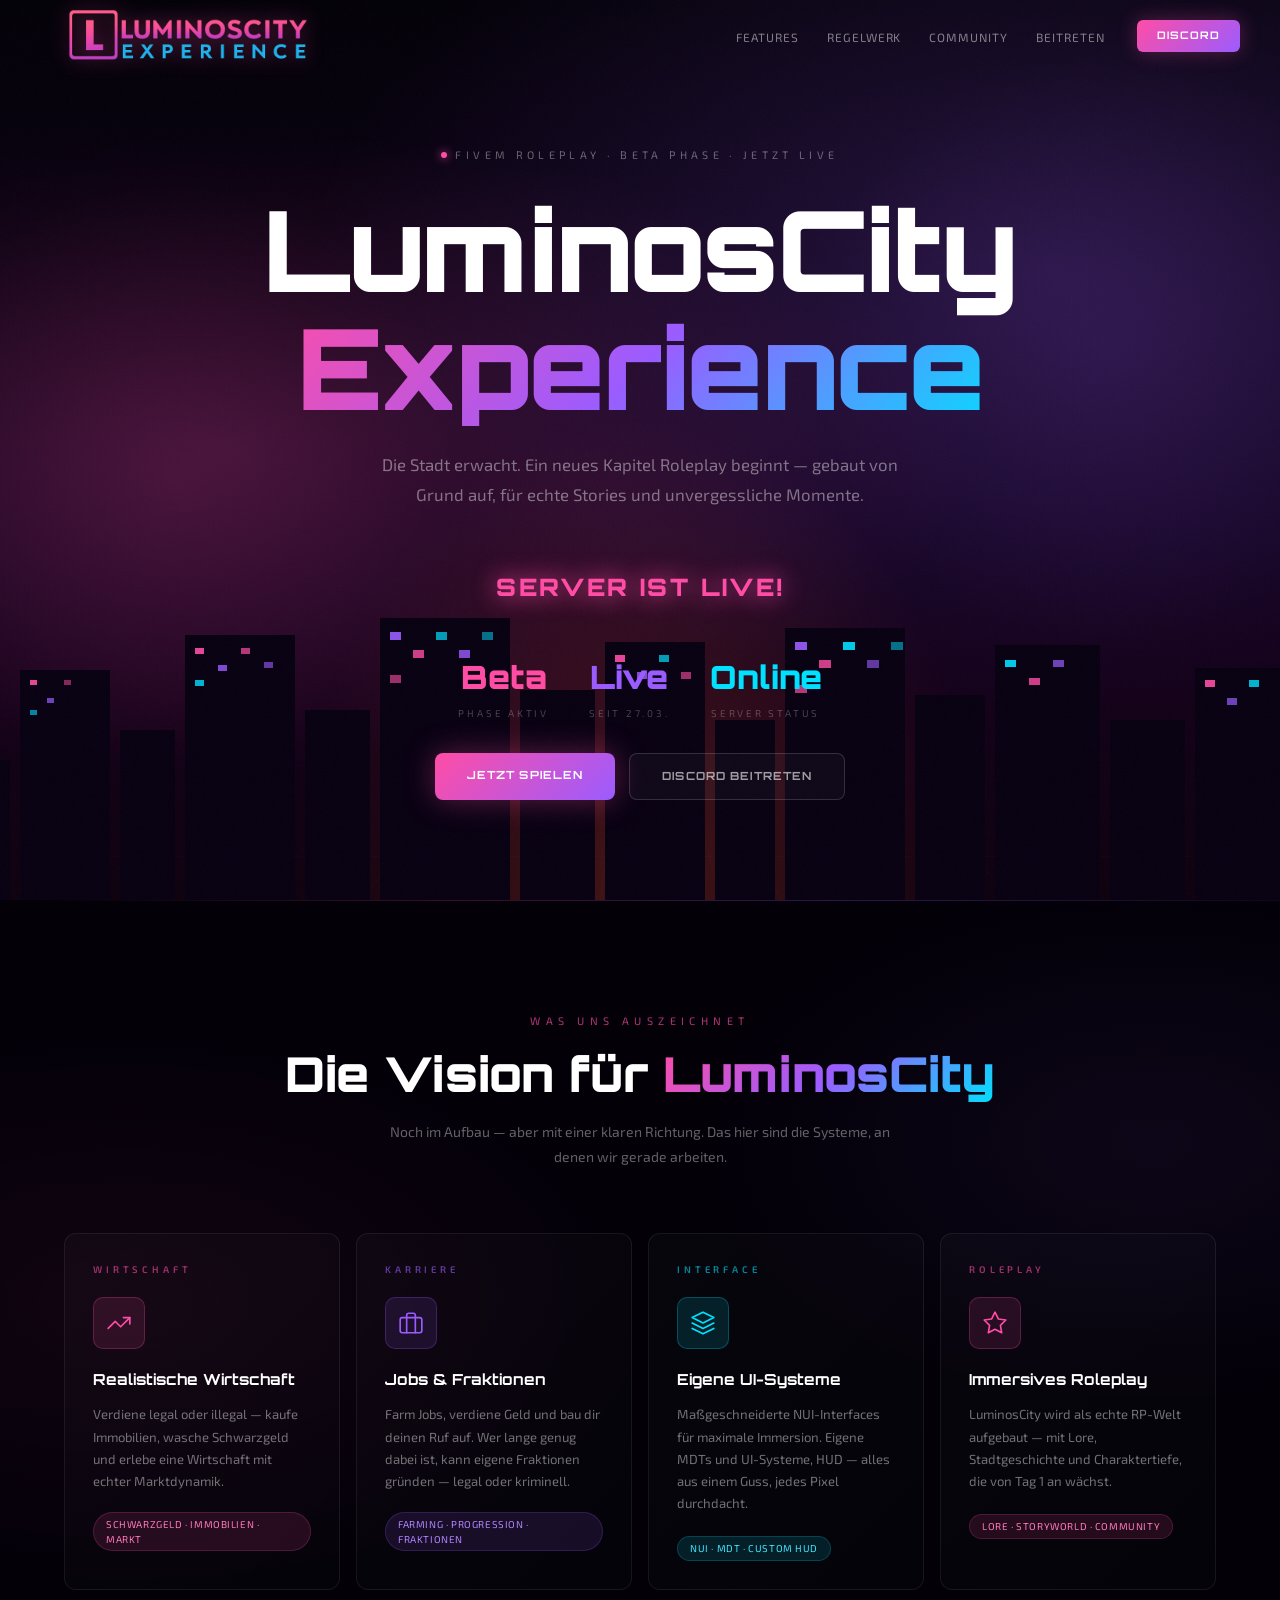
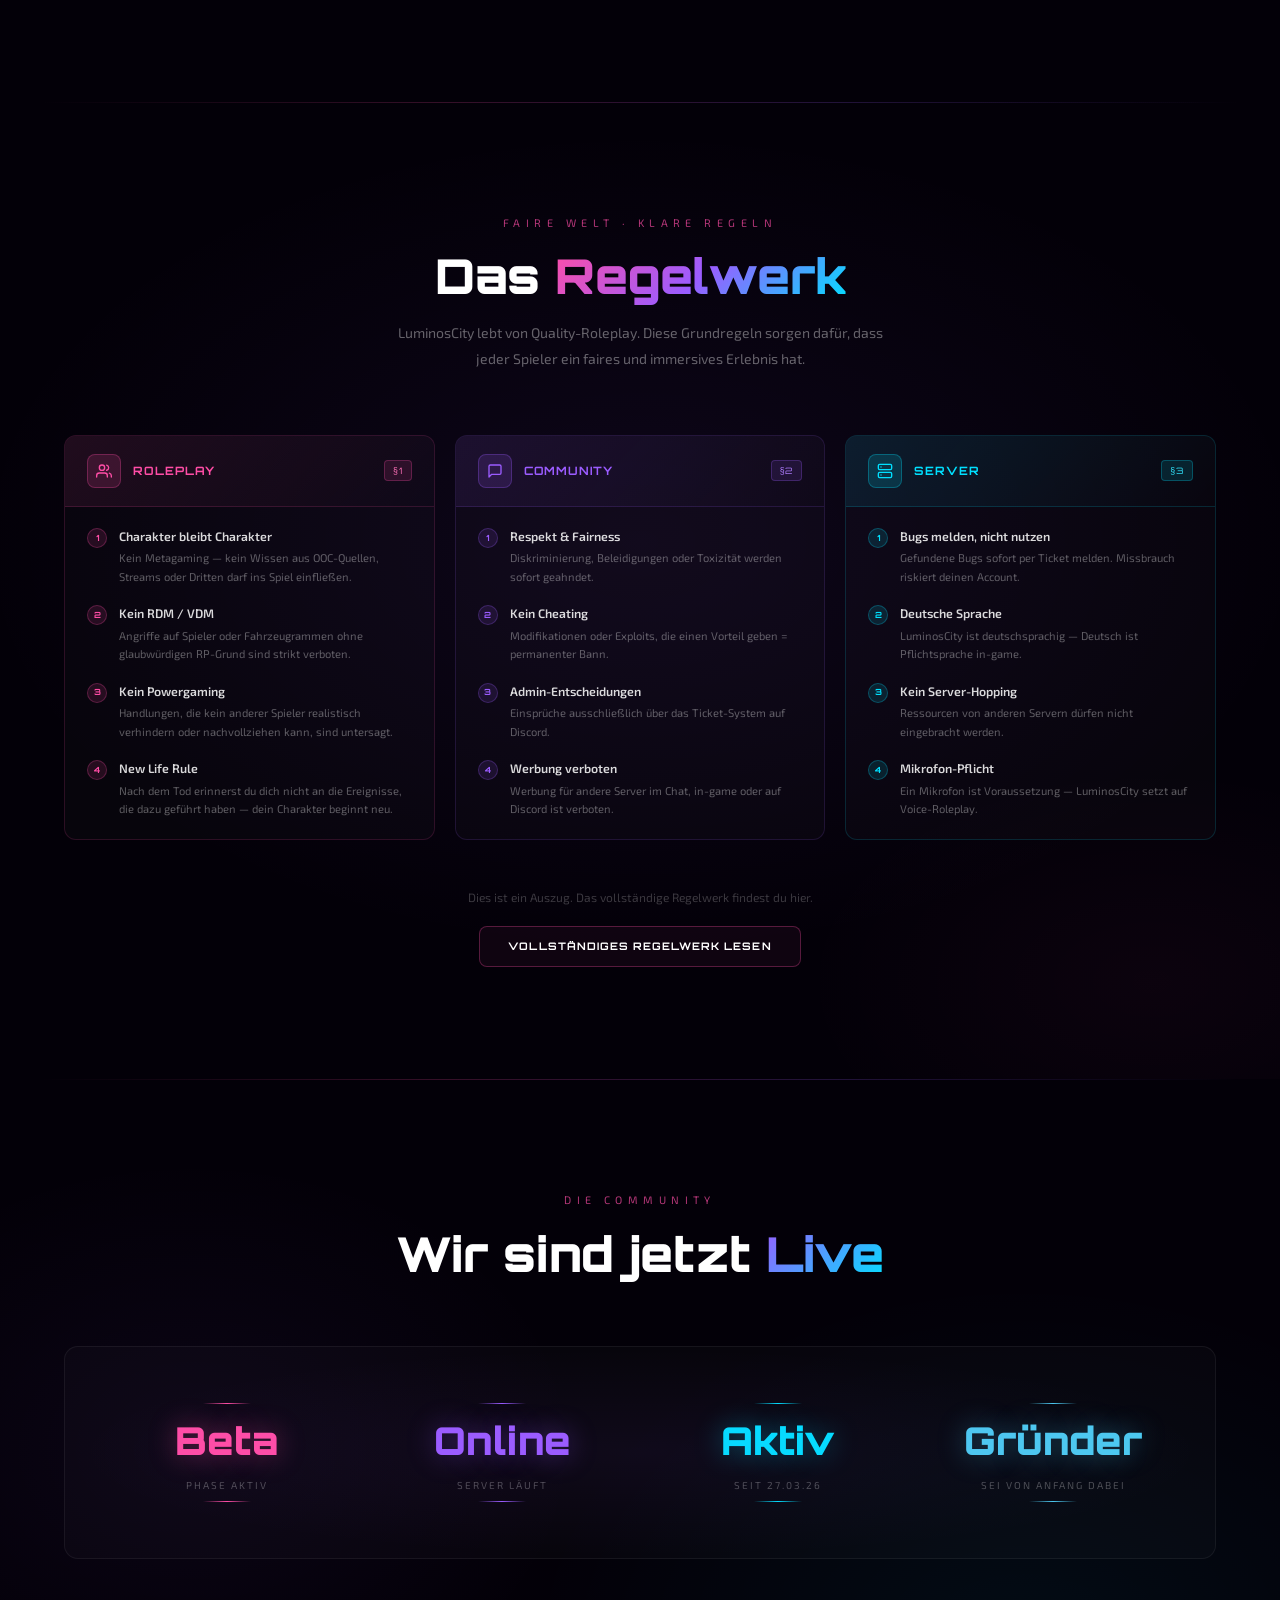
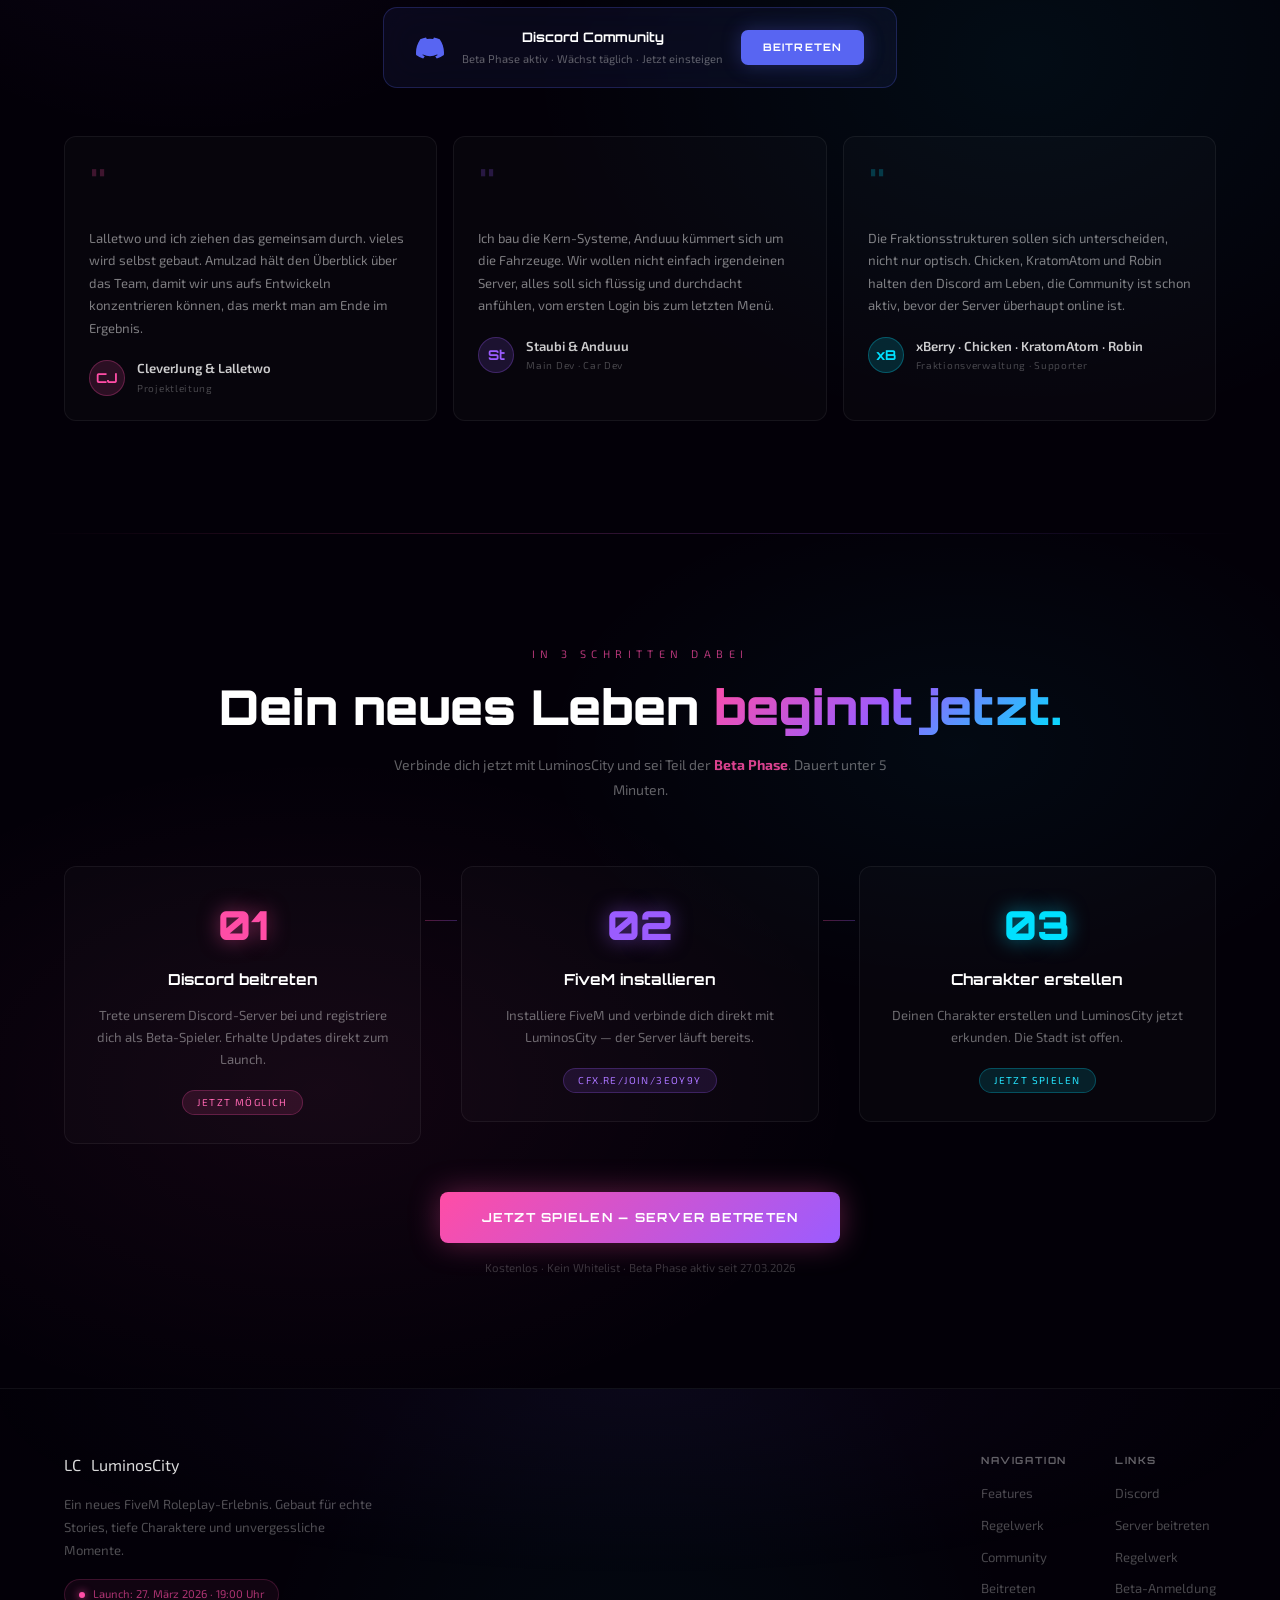
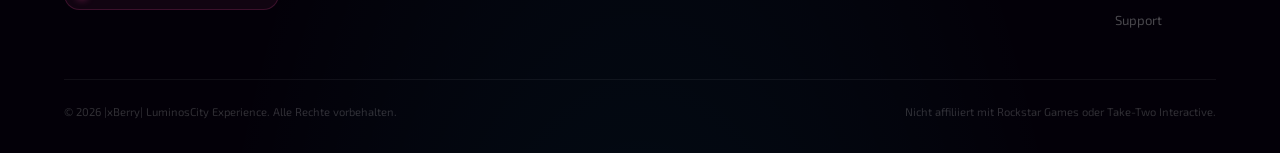
==== commit f09e4722: "Add files via upload" ====
--- a/index.html
+++ b/index.html
@@ -3,8 +3,7 @@
 <head>
   <meta charset="UTF-8" />
   <meta name="viewport" content="width=device-width, initial-scale=1.0" />
-  <title>LuminosCity Experience — Beta Launch 27.03.2026</title>
-  <link rel="icon" type="image/png" href="favicon.png" />
+  <title>LuminosCity Experience — Beta Phase · Jetzt Live</title>
   <link rel="preconnect" href="https://fonts.googleapis.com" />
   <link rel="preconnect" href="https://fonts.gstatic.com" crossorigin />
   <link href="https://fonts.googleapis.com/css2?family=Orbitron:wght@400;700;800;900&family=Exo+2:wght@300;400;500;600;700&display=swap" rel="stylesheet" />
@@ -102,14 +101,14 @@
   <div class="hero-content">
     <div class="hero-eyebrow anim">
       <span class="pulse-dot"></span>
-      FiveM Roleplay · Beta Launch 27.03.2026
+      FiveM Roleplay · Beta Phase · Jetzt Live
     </div>
     <h1 class="hero-title anim">
       <span class="title-line">LuminosCity</span>
       <span class="title-line gradient-text">Experience</span>
     </h1>
     <p class="hero-sub anim">
-      Die Stadt erwacht. Ein neues Kapitel Roleplay beginnt, gebaut von Grund auf,
+      Die Stadt erwacht. Ein neues Kapitel Roleplay beginnt — gebaut von Grund auf,
       für echte Stories und unvergessliche Momente.
     </p>
 
@@ -117,7 +116,7 @@
     <div class="countdown anim" id="countdown-wrap">
       <div class="countdown-badge">
         <span class="pulse-dot"></span>
-        Launch am 27.03.2026 · 19:00 Uhr
+        SERVER IST LIVE · Beta Phase aktiv
       </div>
       <div class="cd-stats-grid">
         <div class="cd-stat-block" style="--c:#ff4da6">
@@ -150,23 +149,23 @@
     <!-- Stats -->
     <div class="hero-stats anim">
       <div class="hero-stat">
-        <span class="stat-val" style="color:#ff4da6">27.03.</span>
-        <span class="stat-lbl">Beta Launch</span>
+        <span class="stat-val" style="color:#ff4da6">Beta</span>
+        <span class="stat-lbl">Phase aktiv</span>
       </div>
       <div class="hero-stat">
-        <span class="stat-val" style="color:#9b5cff">19 Uhr</span>
-        <span class="stat-lbl">Go-Live</span>
+        <span class="stat-val" style="color:#9b5cff">Live</span>
+        <span class="stat-lbl">Seit 27.03.</span>
       </div>
       <div class="hero-stat">
-        <span class="stat-val" style="color:#00e0ff">Im Bau</span>
-        <span class="stat-lbl">Server Status</span>
+        <span class="stat-val" style="color:#00e0ff">Online</span>
+        <span class="stat-lbl">Server Status
       </div>
     </div>
 
     <!-- CTAs -->
     <div class="hero-ctas anim">
-      <a href="https://discord.gg/mZbZmxQd2Q" target="_blank" rel="noopener noreferrer" class="btn-primary">Ab 27.03. beitreten</a>
-      <a href="https://cfx.re/join/3eoy9y" target="_blank" rel="noopener noreferrer" class="btn-ghost">Server verbinden</a>
+      <a href="https://cfx.re/join/3eoy9y" target="_blank" rel="noopener noreferrer" class="btn-primary">Jetzt spielen</a>
+      <a href="https://discord.gg/mZbZmxQd2Q" target="_blank" rel="noopener noreferrer" class="btn-ghost">Discord beitreten</a>
     </div>
   </div>
 </section>
@@ -179,7 +178,7 @@
     <div class="section-header anim">
       <div class="section-tag">Was uns auszeichnet</div>
       <h2 class="section-title">Die Vision für <span class="gradient-text">LuminosCity</span></h2>
-      <p class="section-sub">Noch im Aufbau, aber mit einer klaren Richtung. Das hier sind die Systeme, an denen wir gerade arbeiten.</p>
+      <p class="section-sub">Noch im Aufbau — aber mit einer klaren Richtung. Das hier sind die Systeme, an denen wir gerade arbeiten.</p>
     </div>
     <div class="features-grid">
 
@@ -189,7 +188,7 @@
           <svg viewBox="0 0 24 24" fill="none" stroke="currentColor" stroke-width="1.5" stroke-linecap="round" stroke-linejoin="round"><polyline points="22 7 13.5 15.5 8.5 10.5 2 17"/><polyline points="16 7 22 7 22 13"/></svg>
         </div>
         <h3 class="feature-title">Realistische Wirtschaft</h3>
-        <p class="feature-desc">Verdiene legal oder illegal, kaufe Immobilien, wasche Schwarzgeld und erlebe eine Wirtschaft mit echter Marktdynamik.</p>
+        <p class="feature-desc">Verdiene legal oder illegal — kaufe Immobilien, wasche Schwarzgeld und erlebe eine Wirtschaft mit echter Marktdynamik.</p>
         <div class="feature-tag">Schwarzgeld · Immobilien · Markt</div>
       </div>
 
@@ -199,7 +198,7 @@
           <svg viewBox="0 0 24 24" fill="none" stroke="currentColor" stroke-width="1.5" stroke-linecap="round" stroke-linejoin="round"><rect x="2" y="7" width="20" height="14" rx="2"/><path d="M16 21V5a2 2 0 00-2-2h-4a2 2 0 00-2 2v16"/></svg>
         </div>
         <h3 class="feature-title">Jobs & Fraktionen</h3>
-        <p class="feature-desc">Farm Jobs, verdiene Geld und bau dir deinen Ruf auf. Wer lange genug dabei ist, kann eigene Fraktionen gründen, legal oder kriminell.</p>
+        <p class="feature-desc">Farm Jobs, verdiene Geld und bau dir deinen Ruf auf. Wer lange genug dabei ist, kann eigene Fraktionen gründen — legal oder kriminell.</p>
         <div class="feature-tag">Farming · Progression · Fraktionen</div>
       </div>
 
@@ -294,10 +293,9 @@
     </div>
 
     <div class="rules-cta anim">
-      <p>Dies ist ein Auszug. Das vollständige Regelwerk gibt es auf unserem Discord.</p>
-      <a href="https://discord.gg/mZbZmxQd2Q" target="_blank" rel="noopener noreferrer" class="btn-outline">
-        <svg viewBox="0 0 127.14 96.36" fill="#ff4da6" width="14" height="14" aria-hidden="true"><path d="M107.7 8.07A105.15 105.15 0 0 0 81.47 0a72.06 72.06 0 0 0-3.36 6.83 97.68 97.68 0 0 0-29.11 0A72.37 72.37 0 0 0 45.64 0a105.89 105.89 0 0 0-26.25 8.09C2.79 32.65-1.71 56.6.54 80.21a105.73 105.73 0 0 0 32.17 16.15 77.7 77.7 0 0 0 6.89-11.11 68.42 68.42 0 0 1-10.85-5.18c.91-.66 1.8-1.34 2.66-2a75.57 75.57 0 0 0 64.32 0c.87.71 1.76 1.39 2.66 2a68.68 68.68 0 0 1-10.87 5.19 77 77 0 0 0 6.89 11.1 105.25 105.25 0 0 0 32.19-16.14c2.64-27.38-4.51-51.11-18.9-72.15z"/></svg>
-        Vollständiges Regelwerk auf Discord
+      <p>Dies ist ein Auszug. Das vollständige Regelwerk findest du hier.</p>
+      <a href="regelwerk.html" class="btn-outline">
+        Vollständiges Regelwerk lesen
       </a>
     </div>
   </div>
@@ -310,27 +308,27 @@
   <div class="container">
     <div class="section-header anim">
       <div class="section-tag">Die Community</div>
-      <h2 class="section-title">Bereit für den <span class="gradient-text-cool">Launch</span></h2>
+      <h2 class="section-title">Wir sind jetzt <span class="gradient-text-cool">Live</span></h2>
     </div>
 
     <!-- Stats -->
     <div class="stats-grid anim">
       <div class="stat-block" style="--c:#ff4da6">
         <div class="stat-line"></div>
-        <div class="stat-num">27.03.26</div>
-        <div class="stat-label">Beta Launch</div>
+        <div class="stat-num">Beta</div>
+        <div class="stat-label">Phase aktiv</div>
         <div class="stat-line bot"></div>
       </div>
       <div class="stat-block" style="--c:#9b5cff">
         <div class="stat-line"></div>
-        <div class="stat-num">19:00 Uhr</div>
-        <div class="stat-label">Server geht online</div>
+        <div class="stat-num">Online</div>
+        <div class="stat-label">Server läuft</div>
         <div class="stat-line bot"></div>
       </div>
       <div class="stat-block" style="--c:#00e0ff">
         <div class="stat-line"></div>
-        <div class="stat-num">Im Bau</div>
-        <div class="stat-label">Alles entsteht gerade</div>
+        <div class="stat-num">Aktiv</div>
+        <div class="stat-label">Seit 27.03.26</div>
         <div class="stat-line bot"></div>
       </div>
       <div class="stat-block" style="--c:#4cc9f0">
@@ -347,9 +345,9 @@
         <svg width="28" height="22" viewBox="0 0 127.14 96.36" fill="#5865F2" aria-hidden="true"><path d="M107.7 8.07A105.15 105.15 0 0 0 81.47 0a72.06 72.06 0 0 0-3.36 6.83 97.68 97.68 0 0 0-29.11 0A72.37 72.37 0 0 0 45.64 0a105.89 105.89 0 0 0-26.25 8.09C2.79 32.65-1.71 56.6.54 80.21a105.73 105.73 0 0 0 32.17 16.15 77.7 77.7 0 0 0 6.89-11.11 68.42 68.42 0 0 1-10.85-5.18c.91-.66 1.8-1.34 2.66-2a75.57 75.57 0 0 0 64.32 0c.87.71 1.76 1.39 2.66 2a68.68 68.68 0 0 1-10.87 5.19 77 77 0 0 0 6.89 11.1 105.25 105.25 0 0 0 32.19-16.14c2.64-27.38-4.51-51.11-18.9-72.15z"/></svg>
         <div>
           <div class="discord-name">Discord Community</div>
-          <div class="discord-sub">Wächst täglich · Launch 27.03. · Beta-Anfragen willkommen</div>
-        </div>
-        <a href="https://discord.gg/mZbZmxQd2Q" target="_blank" rel="noopener noreferrer" class="discord-btn">Vorregistrieren</a>
+          <div class="discord-sub">Beta Phase aktiv · Wächst täglich · Jetzt einsteigen</div>
+        </div>
+        <a href="https://discord.gg/mZbZmxQd2Q" target="_blank" rel="noopener noreferrer" class="discord-btn">Beitreten</a>
       </div>
     </div>
 
@@ -399,8 +397,8 @@
   <div class="container">
     <div class="section-header anim">
       <div class="section-tag">In 3 Schritten dabei</div>
-      <h2 class="section-title">Dein neues Leben <span class="gradient-text">beginnt am 27.03.</span></h2>
-      <p class="section-sub">Verbinde dich am <strong style="color:rgba(255,77,166,0.85)">27. März 2026 um 19:00 Uhr</strong> und sei einer der ersten Spieler auf LuminosCity. Dauert unter 5 Minuten.</p>
+      <h2 class="section-title">Dein neues Leben <span class="gradient-text">beginnt jetzt.</span></h2>
+      <p class="section-sub">Verbinde dich jetzt mit LuminosCity und sei Teil der <strong style="color:rgba(255,77,166,0.85)">Beta Phase</strong>. Dauert unter 5 Minuten.</p>
     </div>
 
     <div class="steps-grid">
@@ -414,21 +412,21 @@
       <div class="step-card anim" style="--c:#9b5cff">
         <div class="step-num">02</div>
         <h3>FiveM installieren</h3>
-        <p>Installiere FiveM und verbinde dich direkt mit LuminosCity, bereit für den Start am 27.03.</p>
+        <p>Installiere FiveM und verbinde dich direkt mit LuminosCity — der Server läuft bereits.</p>
         <a href="https://cfx.re/join/3eoy9y" target="_blank" rel="noopener noreferrer" class="step-badge" style="cursor:pointer;text-decoration:none;">cfx.re/join/3eoy9y</a>
       </div>
       <div class="step-connector" aria-hidden="true"></div>
       <div class="step-card anim" style="--c:#00e0ff">
         <div class="step-num">03</div>
         <h3>Charakter erstellen</h3>
-        <p>Am Launch-Tag deinen Charakter erstellen und LuminosCity erkunden. Die Stadt öffnet am 27.03.</p>
-        <div class="step-badge">Ab 27.03.2026</div>
+        <p>Deinen Charakter erstellen und LuminosCity jetzt erkunden. Die Stadt ist offen.</p>
+        <div class="step-badge">Jetzt spielen</div>
       </div>
     </div>
 
     <div class="join-cta anim">
-      <a href="https://discord.gg/mZbZmxQd2Q" target="_blank" rel="noopener noreferrer" class="btn-primary btn-lg">Launch: 27.03., Jetzt auf Discord</a>
-      <p class="join-hint">Kostenlos · Kein Whitelist · Launch am 27. März 2026</p>
+      <a href="https://cfx.re/join/3eoy9y" target="_blank" rel="noopener noreferrer" class="btn-primary btn-lg">Jetzt spielen — Server betreten</a>
+      <p class="join-hint">Kostenlos · Kein Whitelist · Beta Phase aktiv seit 27.03.2026</p>
     </div>
   </div>
 </section>
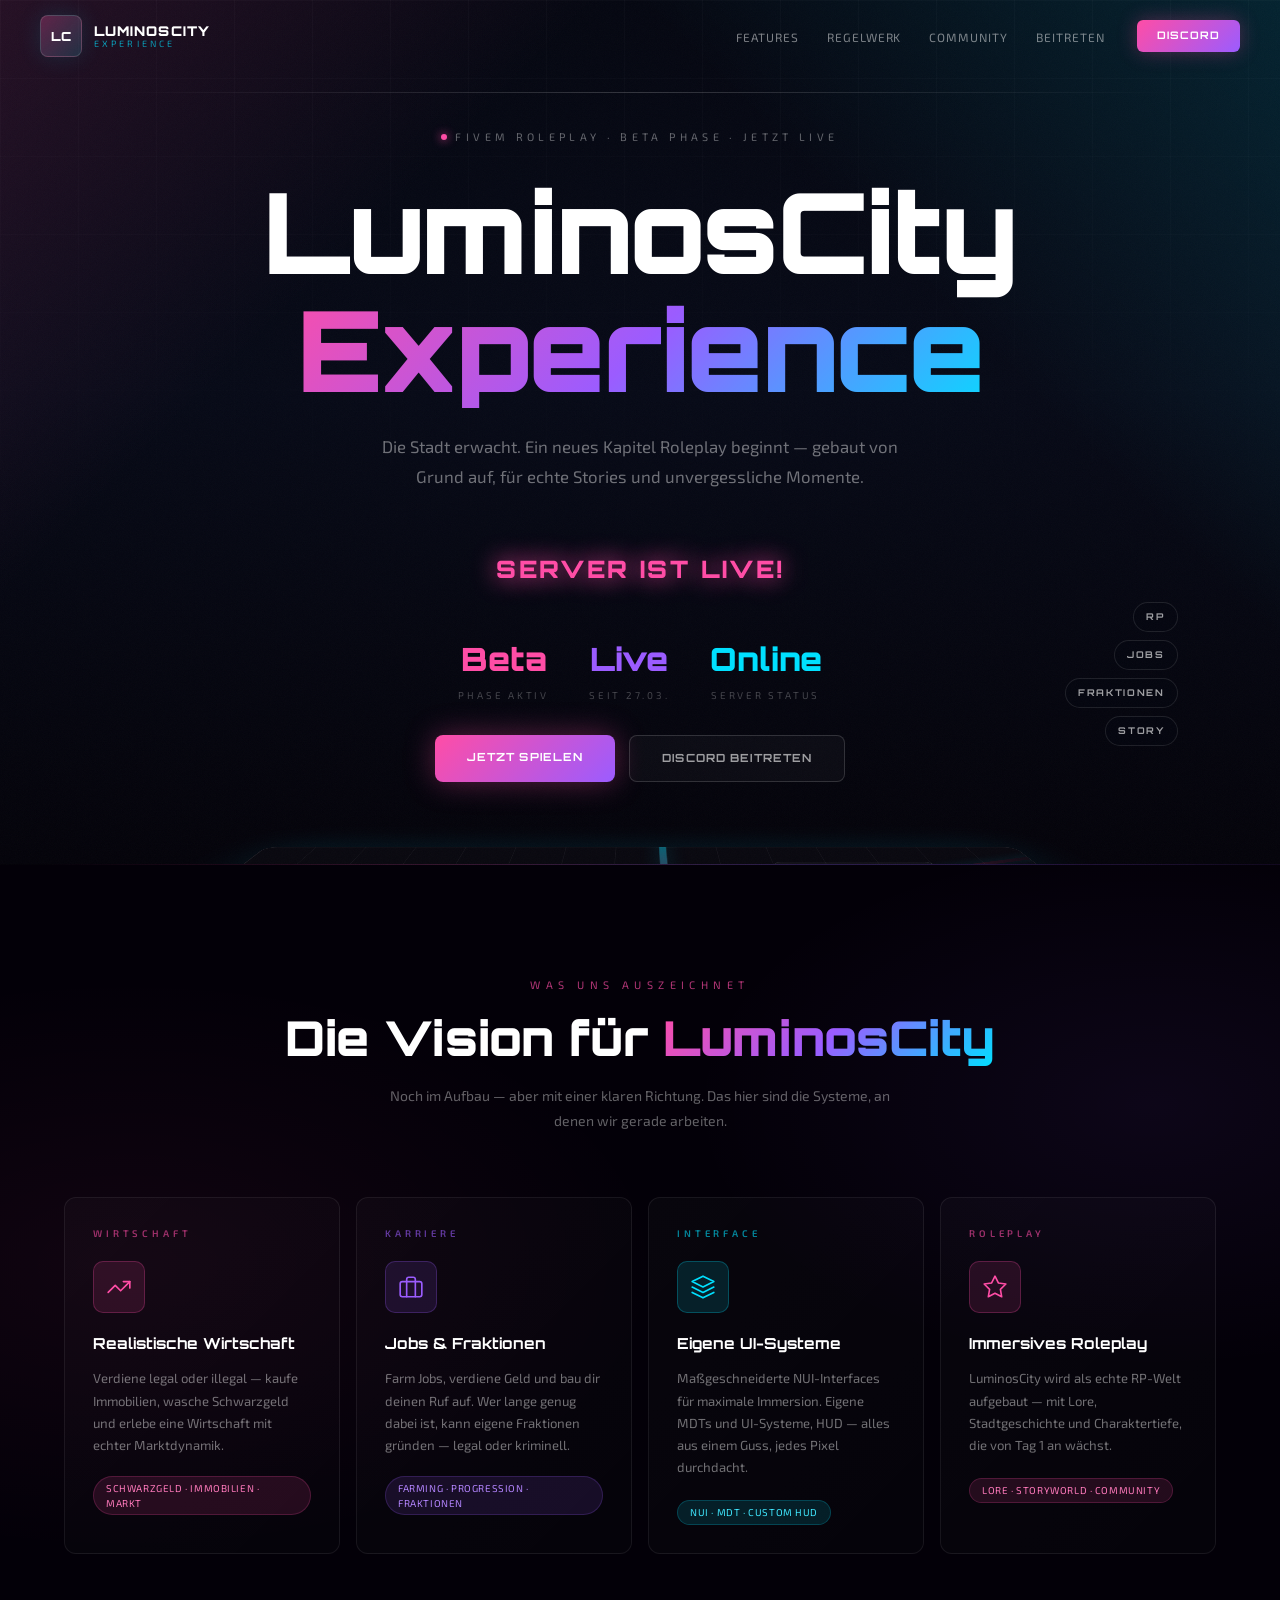
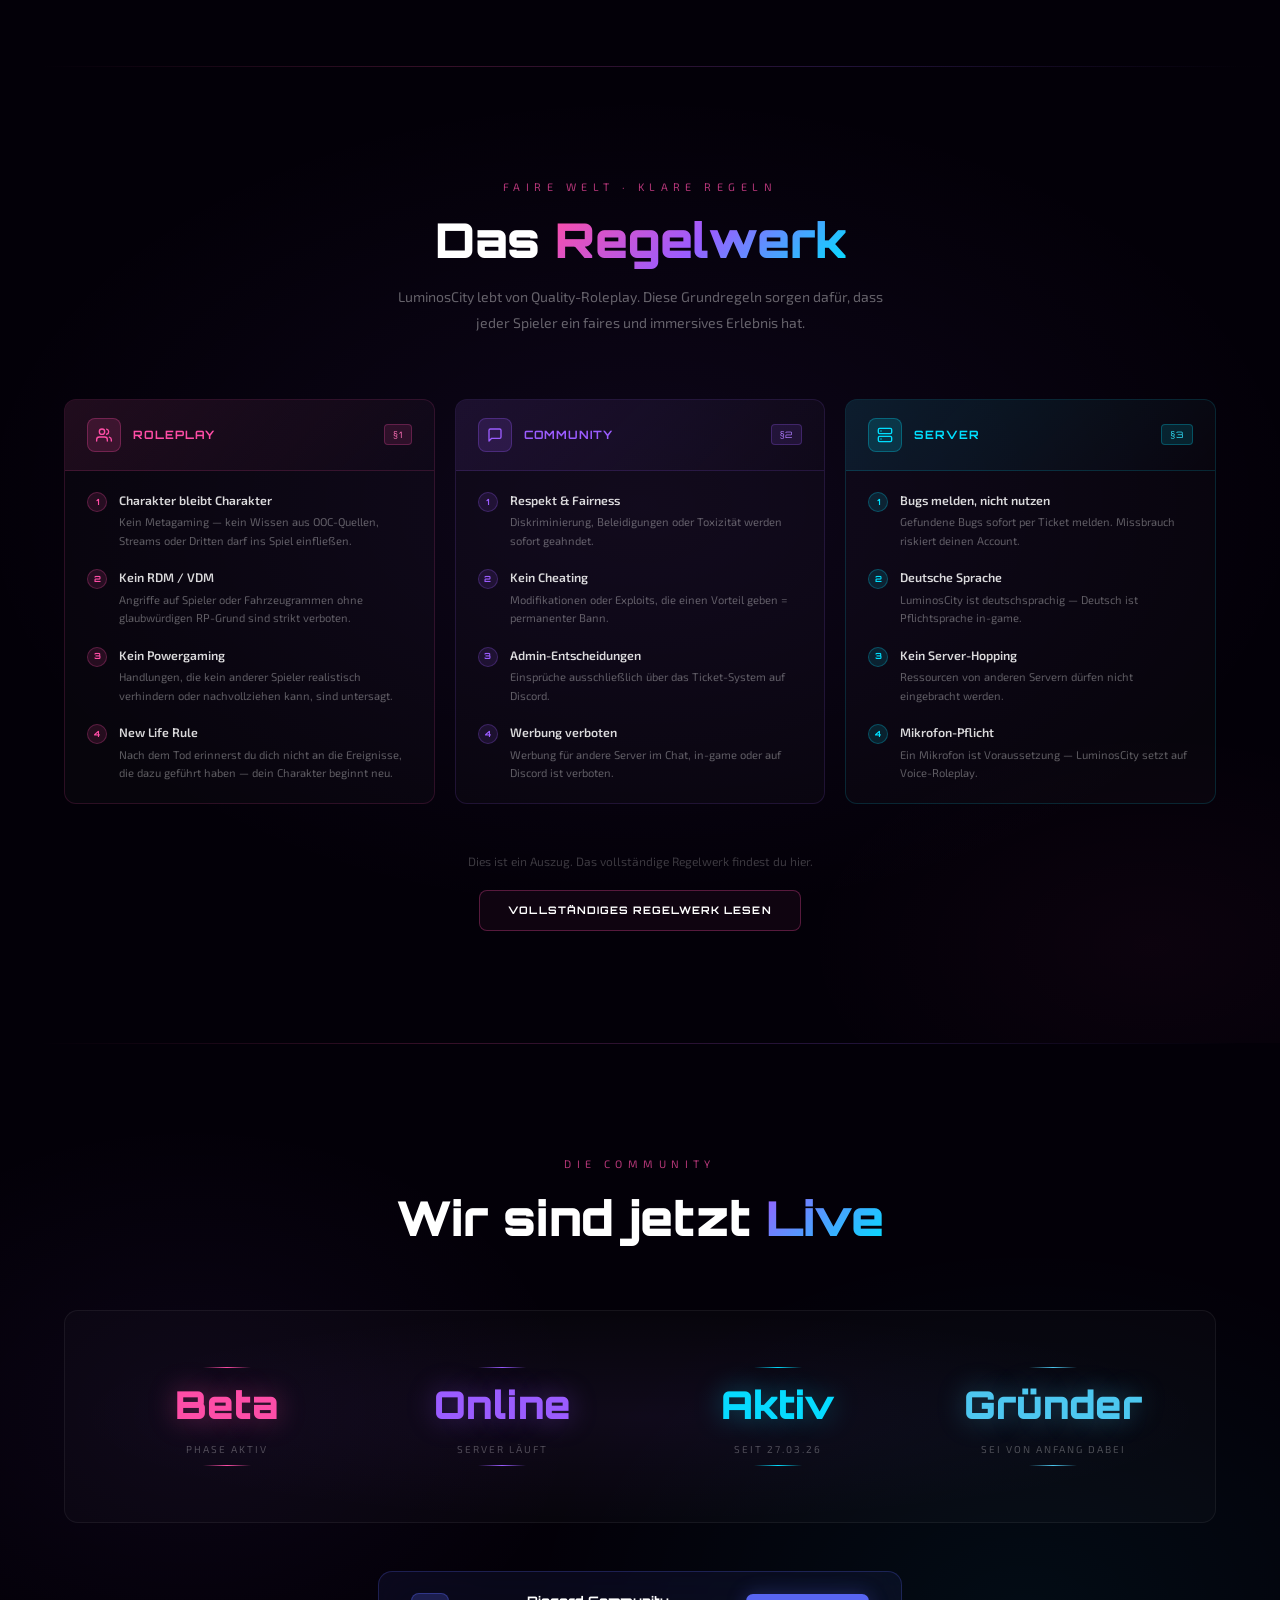
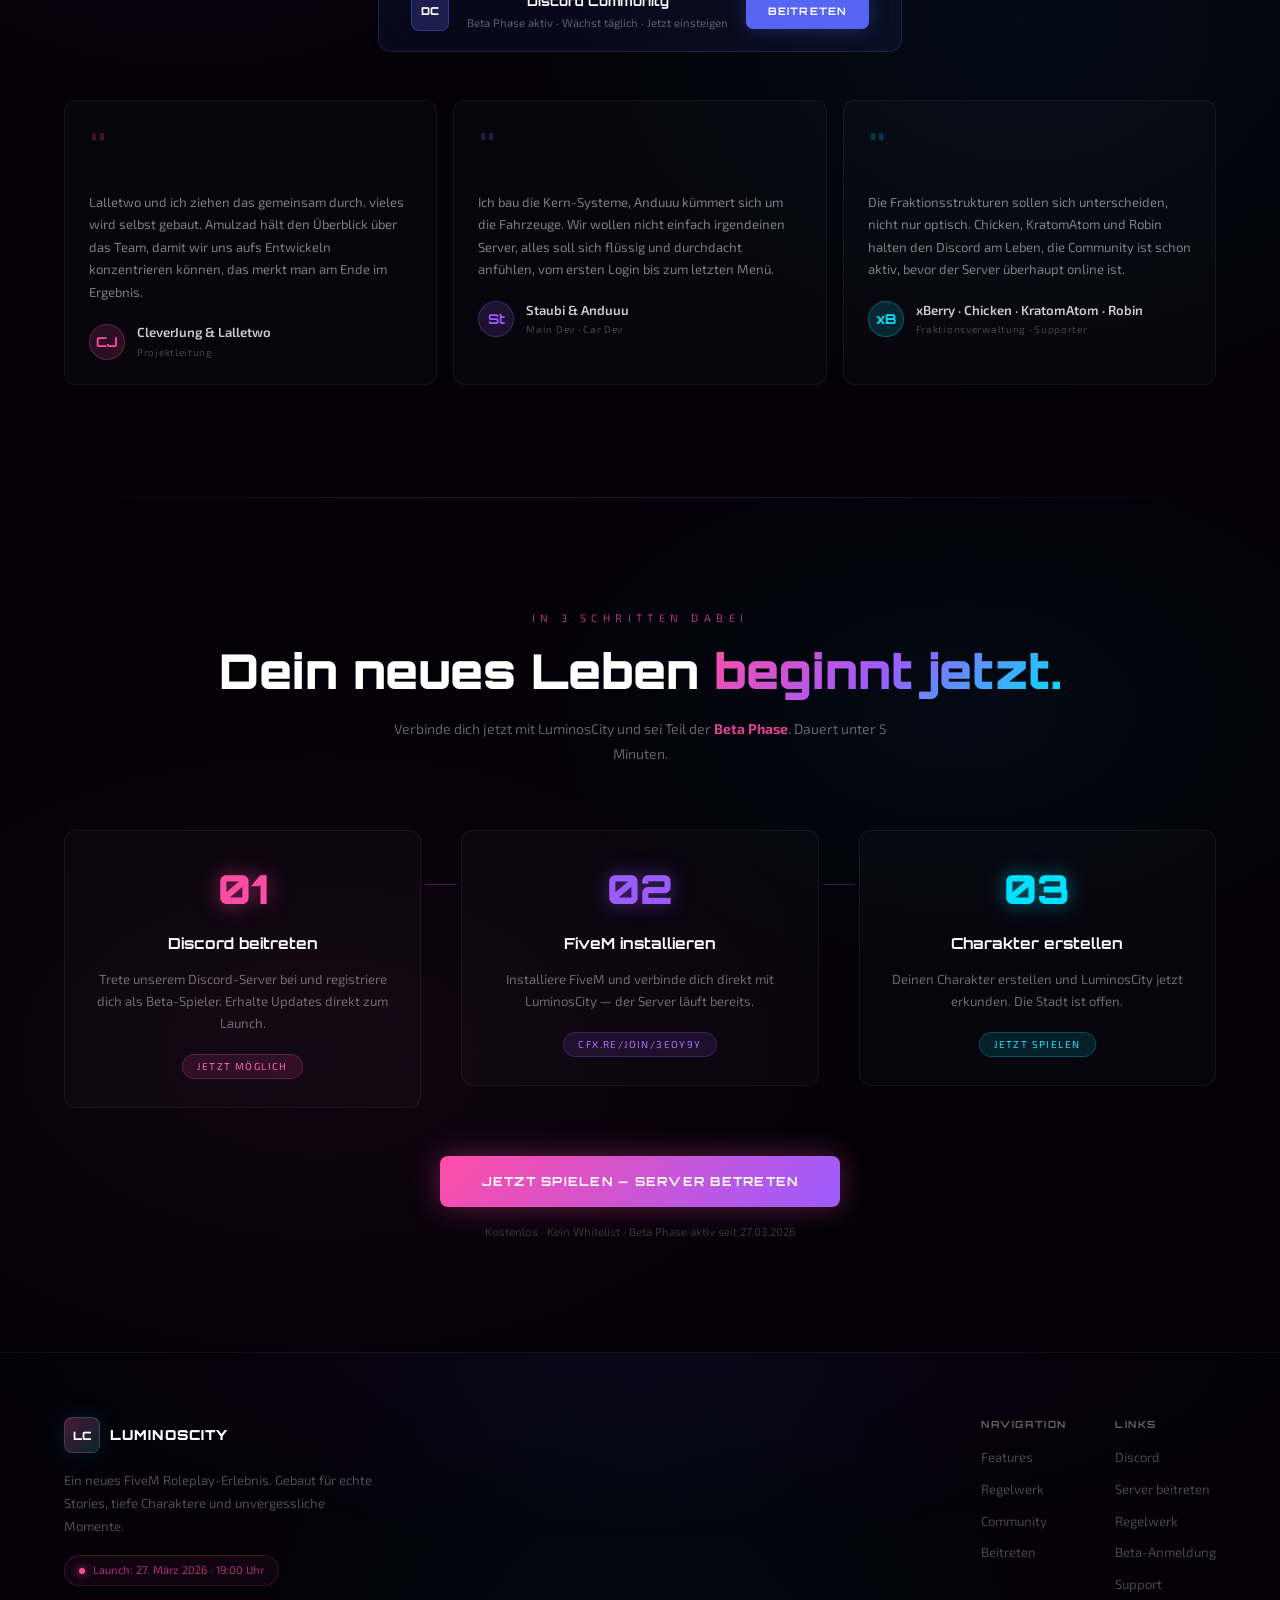
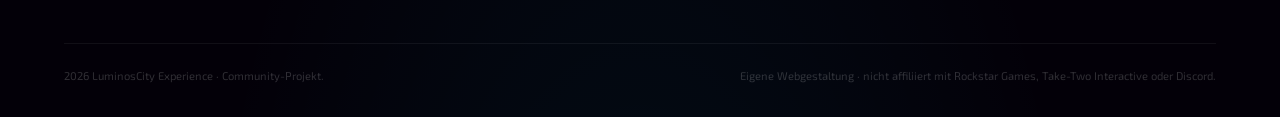
==== commit 3de7751c: "Favicon aktualisiert und HTML-Fehler im Hero-Status behoben; Navbar und Community-CTA auf textbasier" ====
--- a/index.html
+++ b/index.html
@@ -4,19 +4,24 @@
   <meta charset="UTF-8" />
   <meta name="viewport" content="width=device-width, initial-scale=1.0" />
   <title>LuminosCity Experience — Beta Phase · Jetzt Live</title>
-  <link rel="preconnect" href="https://fonts.googleapis.com" />
-  <link rel="preconnect" href="https://fonts.gstatic.com" crossorigin />
-  <link href="https://fonts.googleapis.com/css2?family=Orbitron:wght@400;700;800;900&family=Exo+2:wght@300;400;500;600;700&display=swap" rel="stylesheet" />
-  <link rel="stylesheet" href="style.css" />
-</head>
-<body>
+  <link rel="preconnect" href="https://fonts.googleapis.com" />
+  <link rel="preconnect" href="https://fonts.gstatic.com" crossorigin />
+  <link href="https://fonts.googleapis.com/css2?family=Orbitron:wght@400;700;800;900&family=Exo+2:wght@300;400;500;600;700&display=swap" rel="stylesheet" />
+  <link rel="icon" type="image/svg+xml" href="favicon.svg" />
+  <link rel="stylesheet" href="style.css" />
+</head>
+<body>
 
 <!-- ═══════════════════════════════════════════ NAVBAR ═══ -->
 <nav id="navbar">
-  <div class="nav-inner">
-    <a href="#" class="nav-logo">
-      <img src="bannerlumi.png" alt="LuminosCity Experience" class="nav-logo-img" />
-    </a>
+  <div class="nav-inner">
+    <a href="#" class="nav-logo">
+      <span class="brand-mark" aria-hidden="true">LC</span>
+      <span class="brand-copy">
+        <span class="brand-name">LuminosCity</span>
+        <span class="brand-sub">Experience</span>
+      </span>
+    </a>
     <ul class="nav-links">
       <li><a href="#features">Features</a></li>
       <li><a href="#regelwerk">Regelwerk</a></li>
@@ -38,65 +43,27 @@
 </nav>
 
 <!-- ════════════════════════════════════════════  HERO  ═══ -->
-<section id="hero">
-  <div class="hero-bg">
-    <div class="hero-glow-left"></div>
-    <div class="hero-glow-right"></div>
-    <div class="hero-grid"></div>
-    <div class="hero-city">
-      <svg viewBox="0 0 1400 320" preserveAspectRatio="xMidYMax slice" xmlns="http://www.w3.org/2000/svg" aria-hidden="true">
-        <!-- Skyline buildings -->
-        <rect x="0"    y="180" width="70"  height="140" fill="#080012"/>
-        <rect x="12"   y="130" width="46"  height="50"  fill="#080012"/>
-        <rect x="80"   y="90"  width="90"  height="230" fill="#080012"/>
-        <rect x="180"  y="150" width="55"  height="170" fill="#080012"/>
-        <rect x="245"  y="55"  width="110" height="265" fill="#080012"/>
-        <rect x="365"  y="130" width="65"  height="190" fill="#080012"/>
-        <rect x="440"  y="38"  width="130" height="282" fill="#080012"/>
-        <rect x="580"  y="110" width="75"  height="210" fill="#080012"/>
-        <rect x="665"  y="62"  width="100" height="258" fill="#080012"/>
-        <rect x="775"  y="140" width="60"  height="180" fill="#080012"/>
-        <rect x="845"  y="48"  width="120" height="272" fill="#080012"/>
-        <rect x="975"  y="115" width="70"  height="205" fill="#080012"/>
-        <rect x="1055" y="65"  width="105" height="255" fill="#080012"/>
-        <rect x="1170" y="140" width="75"  height="180" fill="#080012"/>
-        <rect x="1255" y="88"  width="95"  height="232" fill="#080012"/>
-        <rect x="1360" y="120" width="40"  height="200" fill="#080012"/>
-        <!-- Window lights -->
-        <rect x="90"  y="100" width="7" height="5" fill="#ff4da6" opacity="0.9"/>
-        <rect x="107" y="118" width="7" height="5" fill="#9b5cff" opacity="0.7"/>
-        <rect x="90"  y="130" width="7" height="5" fill="#00e0ff" opacity="0.6"/>
-        <rect x="124" y="100" width="7" height="5" fill="#ff4da6" opacity="0.5"/>
-        <rect x="255" y="68"  width="9" height="6" fill="#ff4da6" opacity="0.9"/>
-        <rect x="278" y="85"  width="9" height="6" fill="#9b5cff" opacity="0.8"/>
-        <rect x="301" y="68"  width="9" height="6" fill="#ff4da6" opacity="0.7"/>
-        <rect x="255" y="100" width="9" height="6" fill="#00e0ff" opacity="0.8"/>
-        <rect x="324" y="82"  width="9" height="6" fill="#9b5cff" opacity="0.6"/>
-        <rect x="450" y="52"  width="11" height="8" fill="#9b5cff" opacity="0.9"/>
-        <rect x="473" y="70"  width="11" height="8" fill="#ff4da6" opacity="0.8"/>
-        <rect x="496" y="52"  width="11" height="8" fill="#00e0ff" opacity="0.7"/>
-        <rect x="450" y="95"  width="11" height="8" fill="#ff4da6" opacity="0.6"/>
-        <rect x="519" y="70"  width="11" height="8" fill="#9b5cff" opacity="0.8"/>
-        <rect x="542" y="52"  width="11" height="8" fill="#00e0ff" opacity="0.5"/>
-        <rect x="675" y="75"  width="10" height="7" fill="#ff4da6" opacity="0.9"/>
-        <rect x="697" y="92"  width="10" height="7" fill="#9b5cff" opacity="0.8"/>
-        <rect x="719" y="75"  width="10" height="7" fill="#00e0ff" opacity="0.7"/>
-        <rect x="741" y="92"  width="10" height="7" fill="#ff4da6" opacity="0.6"/>
-        <rect x="855" y="62"  width="12" height="8" fill="#9b5cff" opacity="0.9"/>
-        <rect x="879" y="80"  width="12" height="8" fill="#ff4da6" opacity="0.8"/>
-        <rect x="903" y="62"  width="12" height="8" fill="#00e0ff" opacity="0.9"/>
-        <rect x="855" y="105" width="12" height="8" fill="#ff4da6" opacity="0.7"/>
-        <rect x="927" y="80"  width="12" height="8" fill="#9b5cff" opacity="0.6"/>
-        <rect x="951" y="62"  width="12" height="8" fill="#00e0ff" opacity="0.5"/>
-        <rect x="1065" y="80"  width="11" height="7" fill="#00e0ff" opacity="0.9"/>
-        <rect x="1089" y="98"  width="11" height="7" fill="#ff4da6" opacity="0.8"/>
-        <rect x="1113" y="80"  width="11" height="7" fill="#9b5cff" opacity="0.7"/>
-        <rect x="1265" y="100" width="10" height="7" fill="#ff4da6" opacity="0.9"/>
-        <rect x="1287" y="118" width="10" height="7" fill="#9b5cff" opacity="0.7"/>
-        <rect x="1309" y="100" width="10" height="7" fill="#00e0ff" opacity="0.8"/>
-      </svg>
-    </div>
-  </div>
+<section id="hero">
+  <div class="hero-bg">
+    <div class="hero-map" aria-hidden="true">
+      <span class="map-road main"></span>
+      <span class="map-road cross"></span>
+      <span class="map-road diagonal"></span>
+      <span class="map-block b1"></span>
+      <span class="map-block b2"></span>
+      <span class="map-block b3"></span>
+      <span class="map-block b4"></span>
+      <span class="map-node n1"></span>
+      <span class="map-node n2"></span>
+      <span class="map-node n3"></span>
+    </div>
+    <div class="hero-signal" aria-hidden="true">
+      <span>RP</span>
+      <span>Jobs</span>
+      <span>Fraktionen</span>
+      <span>Story</span>
+    </div>
+  </div>
 
   <div class="hero-content">
     <div class="hero-eyebrow anim">
@@ -156,15 +123,15 @@
         <span class="stat-val" style="color:#9b5cff">Live</span>
         <span class="stat-lbl">Seit 27.03.</span>
       </div>
-      <div class="hero-stat">
-        <span class="stat-val" style="color:#00e0ff">Online</span>
-        <span class="stat-lbl">Server Status
-      </div>
-    </div>
+      <div class="hero-stat">
+        <span class="stat-val" style="color:#00e0ff">Online</span>
+        <span class="stat-lbl">Server Status</span>
+      </div>
+    </div>
 
     <!-- CTAs -->
     <div class="hero-ctas anim">
-      <a href="https://cfx.re/join/3eoy9y" target="_blank" rel="noopener noreferrer" class="btn-primary">Jetzt spielen</a>
+      <a href="https://play.luminoscity.de" target="_blank" rel="noopener noreferrer" class="btn-primary">Jetzt spielen</a>
       <a href="https://discord.gg/mZbZmxQd2Q" target="_blank" rel="noopener noreferrer" class="btn-ghost">Discord beitreten</a>
     </div>
   </div>
@@ -340,10 +307,10 @@
     </div>
 
     <!-- Discord CTA -->
-    <div class="discord-cta anim">
-      <div class="discord-inner">
-        <svg width="28" height="22" viewBox="0 0 127.14 96.36" fill="#5865F2" aria-hidden="true"><path d="M107.7 8.07A105.15 105.15 0 0 0 81.47 0a72.06 72.06 0 0 0-3.36 6.83 97.68 97.68 0 0 0-29.11 0A72.37 72.37 0 0 0 45.64 0a105.89 105.89 0 0 0-26.25 8.09C2.79 32.65-1.71 56.6.54 80.21a105.73 105.73 0 0 0 32.17 16.15 77.7 77.7 0 0 0 6.89-11.11 68.42 68.42 0 0 1-10.85-5.18c.91-.66 1.8-1.34 2.66-2a75.57 75.57 0 0 0 64.32 0c.87.71 1.76 1.39 2.66 2a68.68 68.68 0 0 1-10.87 5.19 77 77 0 0 0 6.89 11.1 105.25 105.25 0 0 0 32.19-16.14c2.64-27.38-4.51-51.11-18.9-72.15z"/></svg>
-        <div>
+    <div class="discord-cta anim">
+      <div class="discord-inner">
+        <span class="discord-mark" aria-hidden="true">DC</span>
+        <div>
           <div class="discord-name">Discord Community</div>
           <div class="discord-sub">Beta Phase aktiv · Wächst täglich · Jetzt einsteigen</div>
         </div>
@@ -413,7 +380,7 @@
         <div class="step-num">02</div>
         <h3>FiveM installieren</h3>
         <p>Installiere FiveM und verbinde dich direkt mit LuminosCity — der Server läuft bereits.</p>
-        <a href="https://cfx.re/join/3eoy9y" target="_blank" rel="noopener noreferrer" class="step-badge" style="cursor:pointer;text-decoration:none;">cfx.re/join/3eoy9y</a>
+        <a href="https://play.luminoscity.de" target="_blank" rel="noopener noreferrer" class="step-badge" style="cursor:pointer;text-decoration:none;">cfx.re/join/3eoy9y</a>
       </div>
       <div class="step-connector" aria-hidden="true"></div>
       <div class="step-card anim" style="--c:#00e0ff">
@@ -425,7 +392,7 @@
     </div>
 
     <div class="join-cta anim">
-      <a href="https://cfx.re/join/3eoy9y" target="_blank" rel="noopener noreferrer" class="btn-primary btn-lg">Jetzt spielen — Server betreten</a>
+      <a href="https://play.luminoscity.de" target="_blank" rel="noopener noreferrer" class="btn-primary btn-lg">Jetzt spielen — Server betreten</a>
       <p class="join-hint">Kostenlos · Kein Whitelist · Beta Phase aktiv seit 27.03.2026</p>
     </div>
   </div>
@@ -435,9 +402,9 @@
 <footer id="footer">
   <div class="container">
     <div class="footer-inner">
-      <div class="footer-brand">
-        <a href="#" class="footer-logo">
-          <span class="logo-badge">LC</span>
+      <div class="footer-brand">
+        <a href="#" class="footer-logo">
+          <span class="logo-badge">LC</span>
           <span class="logo-text">LuminosCity</span>
         </a>
         <p class="footer-desc">Ein neues FiveM Roleplay-Erlebnis. Gebaut für echte Stories, tiefe Charaktere und unvergessliche Momente.</p>
@@ -457,19 +424,19 @@
         <div class="footer-col">
           <div class="footer-col-title">Links</div>
           <a href="https://discord.gg/mZbZmxQd2Q" target="_blank" rel="noopener noreferrer">Discord</a>
-          <a href="https://cfx.re/join/3eoy9y" target="_blank" rel="noopener noreferrer">Server beitreten</a>
+          <a href="https://play.luminoscity.de" target="_blank" rel="noopener noreferrer">Server beitreten</a>
           <a href="#regelwerk">Regelwerk</a>
           <a href="https://discord.gg/mZbZmxQd2Q" target="_blank" rel="noopener noreferrer">Beta-Anmeldung</a>
           <a href="https://discord.gg/mZbZmxQd2Q" target="_blank" rel="noopener noreferrer">Support</a>
         </div>
       </div>
-    </div>
-    <div class="footer-bottom">
-      <span>© 2026 |xBerry| LuminosCity Experience. Alle Rechte vorbehalten.</span>
-      <span>Nicht affiliiert mit Rockstar Games oder Take-Two Interactive.</span>
-    </div>
-  </div>
-</footer>
+    </div>
+    <div class="footer-bottom">
+      <span>2026 LuminosCity Experience · Community-Projekt.</span>
+      <span>Eigene Webgestaltung · nicht affiliiert mit Rockstar Games, Take-Two Interactive oder Discord.</span>
+    </div>
+  </div>
+</footer>
 
 <script src="script.js"></script>
 </body>
--- a/style.css
+++ b/style.css
@@ -3,13 +3,16 @@
    ═══════════════════════════════════════════════════════ */
 
 :root {
-  --pink:    #ff4da6;
-  --purple:  #9b5cff;
-  --cyan:    #00e0ff;
-  --blue:    #4cc9f0;
-  --bg:      #030008;
-  --surface: #0d0015;
-  --border:  rgba(255,255,255,0.07);
+  --pink:    #ff4da6;
+  --purple:  #9b5cff;
+  --cyan:    #00e0ff;
+  --blue:    #4cc9f0;
+  --amber:   #ffb84d;
+  --green:   #54f2a4;
+  --bg:      #030008;
+  --surface: #0d0015;
+  --surface-2: #111827;
+  --border:  rgba(255,255,255,0.07);
   --text:    rgba(255,255,255,0.85);
   --muted:   rgba(255,255,255,0.38);
   --f-title: 'Orbitron', sans-serif;
@@ -194,12 +197,12 @@
   transition: background 0.35s, backdrop-filter 0.35s, border-color 0.35s;
   border-bottom: 1px solid transparent;
 }
-#navbar.scrolled {
-  background: rgba(3,0,8,0.88);
-  backdrop-filter: blur(20px);
-  -webkit-backdrop-filter: blur(20px);
-  border-bottom-color: rgba(255,255,255,0.06);
-}
+#navbar.scrolled {
+  background: rgba(3,6,18,0.92);
+  backdrop-filter: blur(16px);
+  -webkit-backdrop-filter: blur(16px);
+  border-bottom-color: rgba(255,255,255,0.06);
+}
 .nav-inner {
   max-width: 1200px;
   margin: 0 auto;
@@ -208,19 +211,52 @@
   height: 72px;
   gap: 32px;
 }
-.nav-logo {
-  display: flex;
-  align-items: center;
-  gap: 10px;
-  flex-shrink: 0;
-}
-.nav-logo-img {
-  height: 200px;
-  width: auto;
-  display: block;
-  border-radius: 6px;
-  filter: drop-shadow(0 0 10px rgba(255,77,166,0.45));
-}
+.nav-logo {
+  display: flex;
+  align-items: center;
+  gap: 12px;
+  flex-shrink: 0;
+}
+.brand-mark,
+.logo-badge {
+  width: 42px;
+  height: 42px;
+  display: inline-flex;
+  align-items: center;
+  justify-content: center;
+  border-radius: 8px;
+  font-family: var(--f-title);
+  font-size: 0.78rem;
+  font-weight: 900;
+  letter-spacing: 0.04em;
+  color: #fff;
+  background:
+    linear-gradient(135deg, rgba(255,77,166,0.25), rgba(0,224,255,0.12)),
+    rgba(255,255,255,0.03);
+  border: 1px solid rgba(255,255,255,0.14);
+  box-shadow: 0 0 24px rgba(0,224,255,0.12);
+}
+.brand-copy {
+  display: flex;
+  flex-direction: column;
+  gap: 1px;
+  line-height: 1;
+}
+.brand-name,
+.logo-text {
+  font-family: var(--f-title);
+  font-size: 0.84rem;
+  font-weight: 900;
+  letter-spacing: 0.08em;
+  text-transform: uppercase;
+  color: #fff;
+}
+.brand-sub {
+  font-size: 0.57rem;
+  letter-spacing: 0.34em;
+  text-transform: uppercase;
+  color: rgba(0,224,255,0.65);
+}
 .nav-links {
   display: flex;
   gap: 28px;
@@ -297,64 +333,134 @@
 }
 
 /* ═══════════════════════════════════════════  HERO  ═══ */
-#hero {
-  position: relative;
-  min-height: 100vh;
-  display: flex;
-  align-items: center;
-  justify-content: center;
-  overflow: hidden;
-  background:
-    radial-gradient(ellipse at 18% 50%,  rgba(255,77,166,0.18)  0%, transparent 50%),
-    radial-gradient(ellipse at 82% 30%,  rgba(155,92,255,0.20)  0%, transparent 50%),
-    radial-gradient(ellipse at 50% 100%, rgba(255,90,40,0.22)   0%, transparent 38%),
-    linear-gradient(to bottom, #030008 0%, #080010 28%, #0e001a 58%, #130018 78%, #0e000e 100%);
-}
-.hero-bg {
-  position: absolute;
-  inset: 0;
-  pointer-events: none;
-}
-.hero-glow-left {
-  position: absolute;
-  left: -10%; top: 20%;
-  width: 600px; height: 600px;
-  background: radial-gradient(circle, rgba(255,77,166,0.1) 0%, transparent 70%);
-}
-.hero-glow-right {
-  position: absolute;
-  right: -10%; top: 5%;
-  width: 600px; height: 600px;
-  background: radial-gradient(circle, rgba(155,92,255,0.1) 0%, transparent 70%);
-}
-.hero-grid {
-  position: absolute;
-  bottom: 0; left: 0; right: 0;
-  height: 52%;
-  background-image:
-    linear-gradient(rgba(255,77,166,0.07) 1px, transparent 1px),
-    linear-gradient(90deg, rgba(255,77,166,0.07) 1px, transparent 1px);
-  background-size: 60px 60px;
-  transform: perspective(600px) rotateX(62deg);
-  transform-origin: bottom center;
-  mask-image: linear-gradient(to top, rgba(0,0,0,0.5) 0%, transparent 100%);
-  -webkit-mask-image: linear-gradient(to top, rgba(0,0,0,0.5) 0%, transparent 100%);
-}
-.hero-city {
-  position: absolute;
-  bottom: 0; left: 0; right: 0;
-  height: 320px;
-}
-.hero-city svg { width: 100%; height: 100%; }
-
-.hero-content {
-  position: relative;
-  z-index: 1;
-  text-align: center;
+#hero {
+  position: relative;
+  min-height: 96vh;
+  display: flex;
+  align-items: center;
+  justify-content: center;
+  overflow: hidden;
+  background:
+    linear-gradient(135deg, rgba(255,77,166,0.13) 0%, transparent 28%),
+    linear-gradient(225deg, rgba(0,224,255,0.13) 0%, transparent 30%),
+    linear-gradient(to bottom, #050711 0%, #070a17 46%, #04030a 100%);
+}
+.hero-bg {
+  position: absolute;
+  inset: 0;
+  pointer-events: none;
+}
+.hero-bg::before {
+  content: '';
+  position: absolute;
+  inset: 0;
+  background-image:
+    linear-gradient(rgba(255,255,255,0.035) 1px, transparent 1px),
+    linear-gradient(90deg, rgba(255,255,255,0.035) 1px, transparent 1px);
+  background-size: 78px 78px;
+  mask-image: linear-gradient(to bottom, rgba(0,0,0,0.65), transparent 72%);
+  -webkit-mask-image: linear-gradient(to bottom, rgba(0,0,0,0.65), transparent 72%);
+}
+.hero-bg::after {
+  content: '';
+  position: absolute;
+  left: 8%;
+  right: 8%;
+  top: 92px;
+  height: 1px;
+  background: linear-gradient(to right, transparent, rgba(255,255,255,0.18), transparent);
+}
+.hero-map {
+  position: absolute;
+  left: 50%;
+  bottom: -110px;
+  width: min(1080px, 92vw);
+  height: 390px;
+  transform: translateX(-50%) perspective(780px) rotateX(62deg);
+  transform-origin: center bottom;
+  border: 1px solid rgba(255,255,255,0.08);
+  border-radius: 18px;
+  background:
+    linear-gradient(90deg, rgba(255,255,255,0.045) 1px, transparent 1px),
+    linear-gradient(rgba(255,255,255,0.045) 1px, transparent 1px),
+    rgba(255,255,255,0.018);
+  background-size: 72px 72px;
+  box-shadow: inset 0 1px 0 rgba(255,255,255,0.06), 0 -24px 90px rgba(0,224,255,0.08);
+  overflow: hidden;
+}
+.map-road,
+.map-block,
+.map-node {
+  position: absolute;
+}
+.map-road {
+  height: 10px;
+  border-radius: 999px;
+  background: linear-gradient(90deg, transparent, rgba(0,224,255,0.42), rgba(255,77,166,0.36), transparent);
+  box-shadow: 0 0 28px rgba(0,224,255,0.18);
+}
+.map-road.main { left: -10%; right: -10%; top: 48%; }
+.map-road.cross {
+  left: 18%;
+  right: 12%;
+  top: 28%;
+  transform: rotate(90deg);
+  transform-origin: center;
+}
+.map-road.diagonal {
+  left: -4%;
+  right: -6%;
+  top: 55%;
+  transform: rotate(-18deg);
+}
+.map-block {
+  border-radius: 10px;
+  border: 1px solid rgba(255,255,255,0.1);
+  background: rgba(255,255,255,0.035);
+}
+.map-block.b1 { left: 10%; top: 18%; width: 18%; height: 22%; }
+.map-block.b2 { right: 13%; top: 16%; width: 20%; height: 18%; }
+.map-block.b3 { left: 35%; bottom: 15%; width: 16%; height: 24%; }
+.map-block.b4 { right: 30%; bottom: 22%; width: 13%; height: 18%; }
+.map-node {
+  width: 12px;
+  height: 12px;
+  border-radius: 50%;
+  background: var(--green);
+  box-shadow: 0 0 18px var(--green);
+}
+.map-node.n1 { left: 24%; top: 46%; }
+.map-node.n2 { left: 53%; top: 46%; background: var(--pink); box-shadow: 0 0 18px var(--pink); }
+.map-node.n3 { right: 25%; top: 46%; background: var(--cyan); box-shadow: 0 0 18px var(--cyan); }
+.hero-signal {
+  position: absolute;
+  right: max(24px, 8vw);
+  bottom: 118px;
+  display: grid;
+  gap: 8px;
+  justify-items: end;
+}
+.hero-signal span {
+  font-family: var(--f-title);
+  font-size: 0.58rem;
+  font-weight: 700;
+  letter-spacing: 0.18em;
+  text-transform: uppercase;
+  padding: 7px 12px;
+  border-radius: 999px;
+  color: rgba(255,255,255,0.62);
+  border: 1px solid rgba(255,255,255,0.1);
+  background: rgba(5,7,17,0.62);
+}
+
+.hero-content {
+  position: relative;
+  z-index: 1;
+  text-align: center;
   padding: 120px 24px 80px;
-  max-width: 900px;
-  margin: 0 auto;
-}
+  max-width: 900px;
+  margin: 0 auto;
+}
 .hero-eyebrow {
   display: inline-flex;
   align-items: center;
@@ -716,18 +822,32 @@
   color: rgba(255,255,255,0.28);
 }
 .discord-cta { text-align: center; margin-bottom: 48px; }
-.discord-inner {
-  display: inline-flex;
-  align-items: center;
+.discord-inner {
+  display: inline-flex;
+  align-items: center;
   gap: 18px;
   padding: 20px 32px;
   border-radius: 14px;
   background: rgba(88,101,242,0.08);
   border: 1px solid rgba(88,101,242,0.25);
   backdrop-filter: blur(20px);
-  flex-wrap: wrap;
-  justify-content: center;
-}
+  flex-wrap: wrap;
+  justify-content: center;
+}
+.discord-mark {
+  width: 38px;
+  height: 38px;
+  display: inline-flex;
+  align-items: center;
+  justify-content: center;
+  border-radius: 8px;
+  font-family: var(--f-title);
+  font-size: 0.68rem;
+  font-weight: 900;
+  color: #fff;
+  background: rgba(88,101,242,0.24);
+  border: 1px solid rgba(88,101,242,0.36);
+}
 .discord-name {
   font-family: var(--f-title);
   font-weight: 700;
@@ -937,12 +1057,20 @@
   margin-right: auto;
 }
 .footer-brand { max-width: 320px; }
-.footer-logo {
-  display: flex;
-  align-items: center;
-  gap: 10px;
-  margin-bottom: 16px;
-}
+.footer-logo {
+  display: flex;
+  align-items: center;
+  gap: 10px;
+  margin-bottom: 16px;
+}
+.footer-logo .logo-badge {
+  width: 36px;
+  height: 36px;
+  font-size: 0.72rem;
+}
+.footer-logo .logo-text {
+  font-size: 0.86rem;
+}
 .footer-desc {
   font-size: 0.82rem;
   color: rgba(255,255,255,0.3);
@@ -1019,14 +1147,31 @@
   .team-grid     { grid-template-columns: repeat(2, 1fr); }
   .stats-grid    { grid-template-columns: repeat(2, 1fr); }
 }
-@media (max-width: 768px) {
-  .nav-links, .nav-cta { display: none; }
-  .menu-btn { display: flex; }
-  .nav-inner { gap: 0; }
-
-  .hero-title { font-size: clamp(2.5rem, 12vw, 5rem); }
-  .cd-digit   { font-size: clamp(1.5rem, 5vw, 2rem); padding: 10px 12px; }
-  .cd-sep     { font-size: 1.5rem; padding-top: 10px; }
+@media (max-width: 768px) {
+  .nav-links, .nav-cta { display: none; }
+  .menu-btn { display: flex; }
+  .nav-inner { gap: 0; }
+
+  .hero-content { padding: 128px 20px 72px; }
+  .hero-eyebrow {
+    max-width: 320px;
+    justify-content: center;
+    line-height: 1.7;
+    letter-spacing: 0.24em;
+  }
+  .hero-title { font-size: clamp(1.95rem, 9vw, 2.65rem); }
+  .hero-sub { max-width: 320px; }
+  .hero-signal { display: none; }
+  .hero-ctas {
+    flex-direction: column;
+    align-items: stretch;
+    max-width: 280px;
+    margin-left: auto;
+    margin-right: auto;
+  }
+  .hero-ctas a { text-align: center; }
+  .cd-digit   { font-size: clamp(1.5rem, 5vw, 2rem); padding: 10px 12px; }
+  .cd-sep     { font-size: 1.5rem; padding-top: 10px; }
 
   .features-grid { grid-template-columns: 1fr; }
   .rules-grid    { grid-template-columns: 1fr; }
@@ -1041,11 +1186,15 @@
   .discord-inner { gap: 14px; }
   .section { padding: 80px 16px; position: relative; z-index: 1; }
 }
-@media (max-width: 480px) {
-  .countdown-grid { gap: 4px; }
-  .cd-digit { font-size: 1.3rem; padding: 8px 10px; }
-  .cd-sep   { font-size: 1.1rem; padding-top: 8px; }
-  .hero-stats { gap: 22px; }
-  .footer-links { flex-direction: column; gap: 24px; }
-  .footer-bottom { flex-direction: column; }
-}
+@media (max-width: 480px) {
+  .countdown-grid { gap: 4px; }
+  .cd-digit { font-size: 1.3rem; padding: 8px 10px; }
+  .cd-sep   { font-size: 1.1rem; padding-top: 8px; }
+  .hero-stats { gap: 24px; }
+  .stat-val { font-size: 1.35rem; }
+  .stat-lbl { font-size: 0.54rem; letter-spacing: 0.18em; }
+  .brand-name { font-size: 0.78rem; }
+  .brand-sub { letter-spacing: 0.26em; }
+  .footer-links { flex-direction: column; gap: 24px; }
+  .footer-bottom { flex-direction: column; }
+}
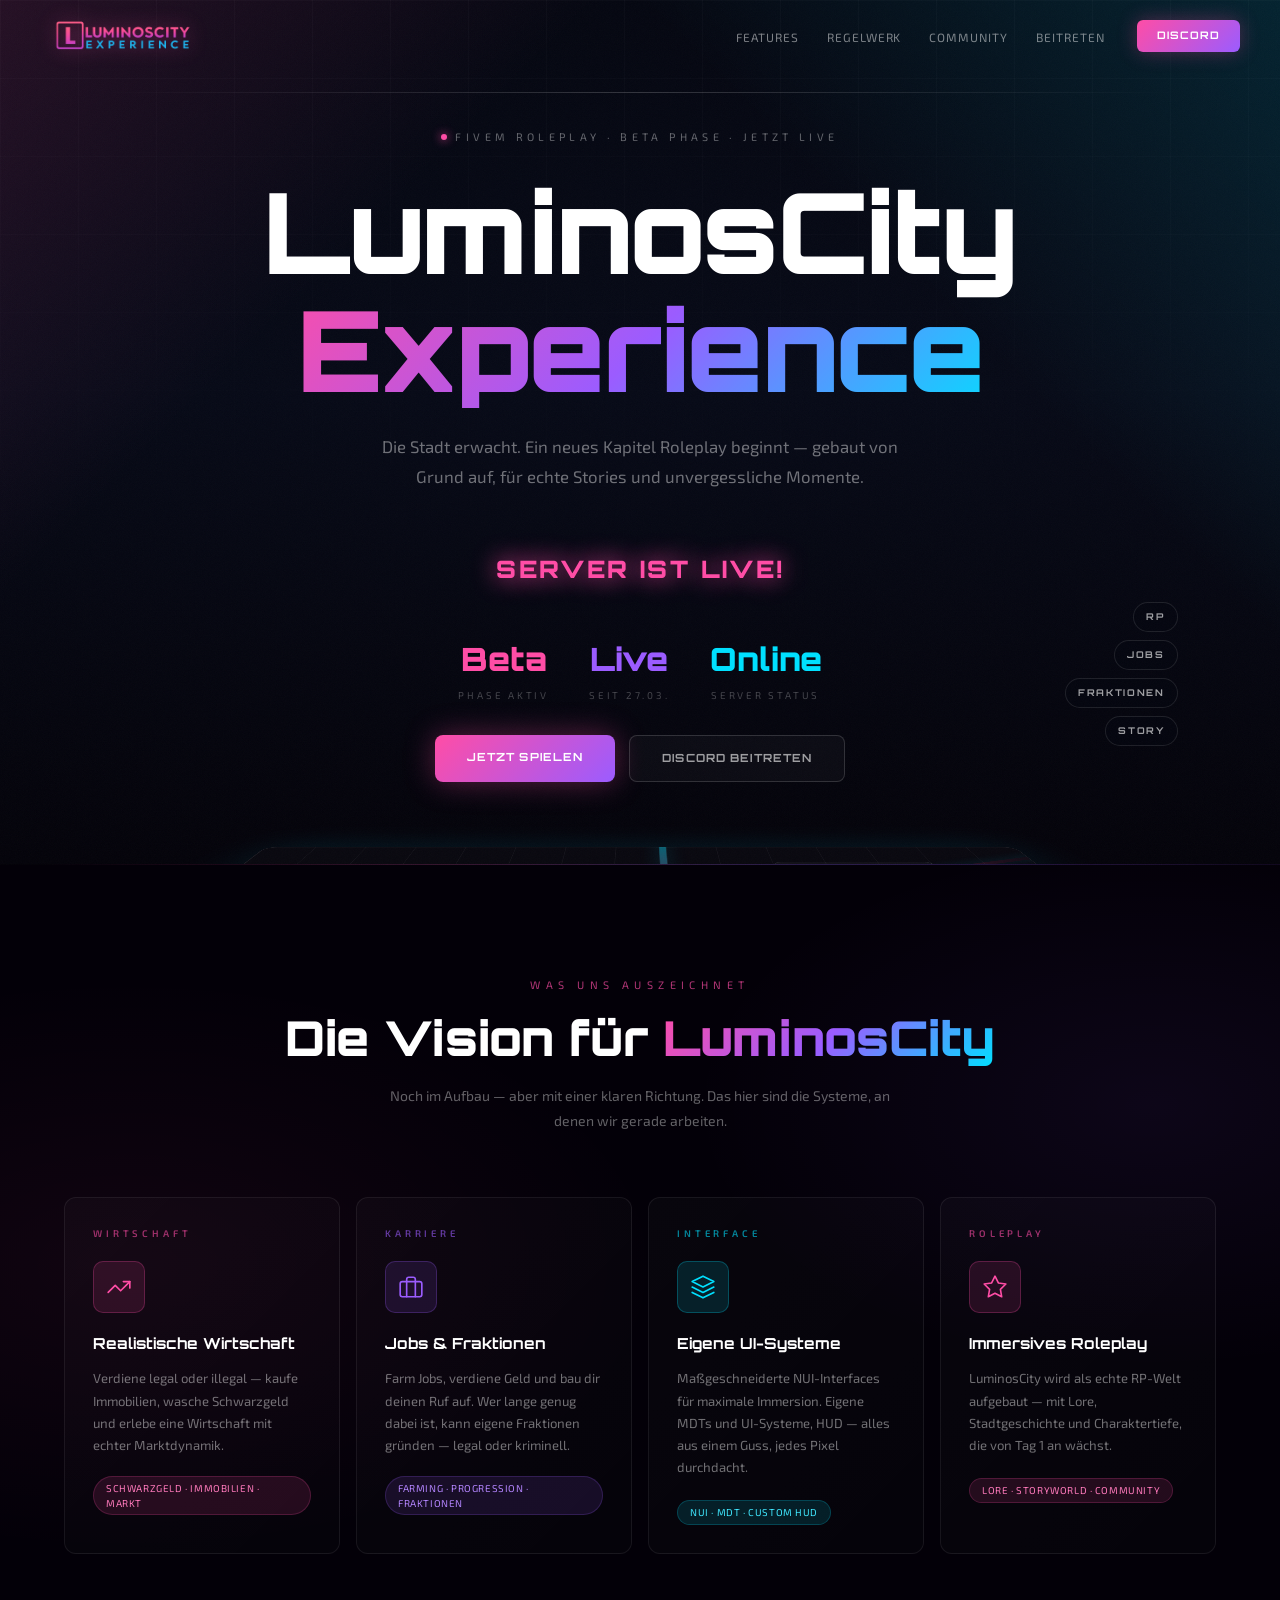
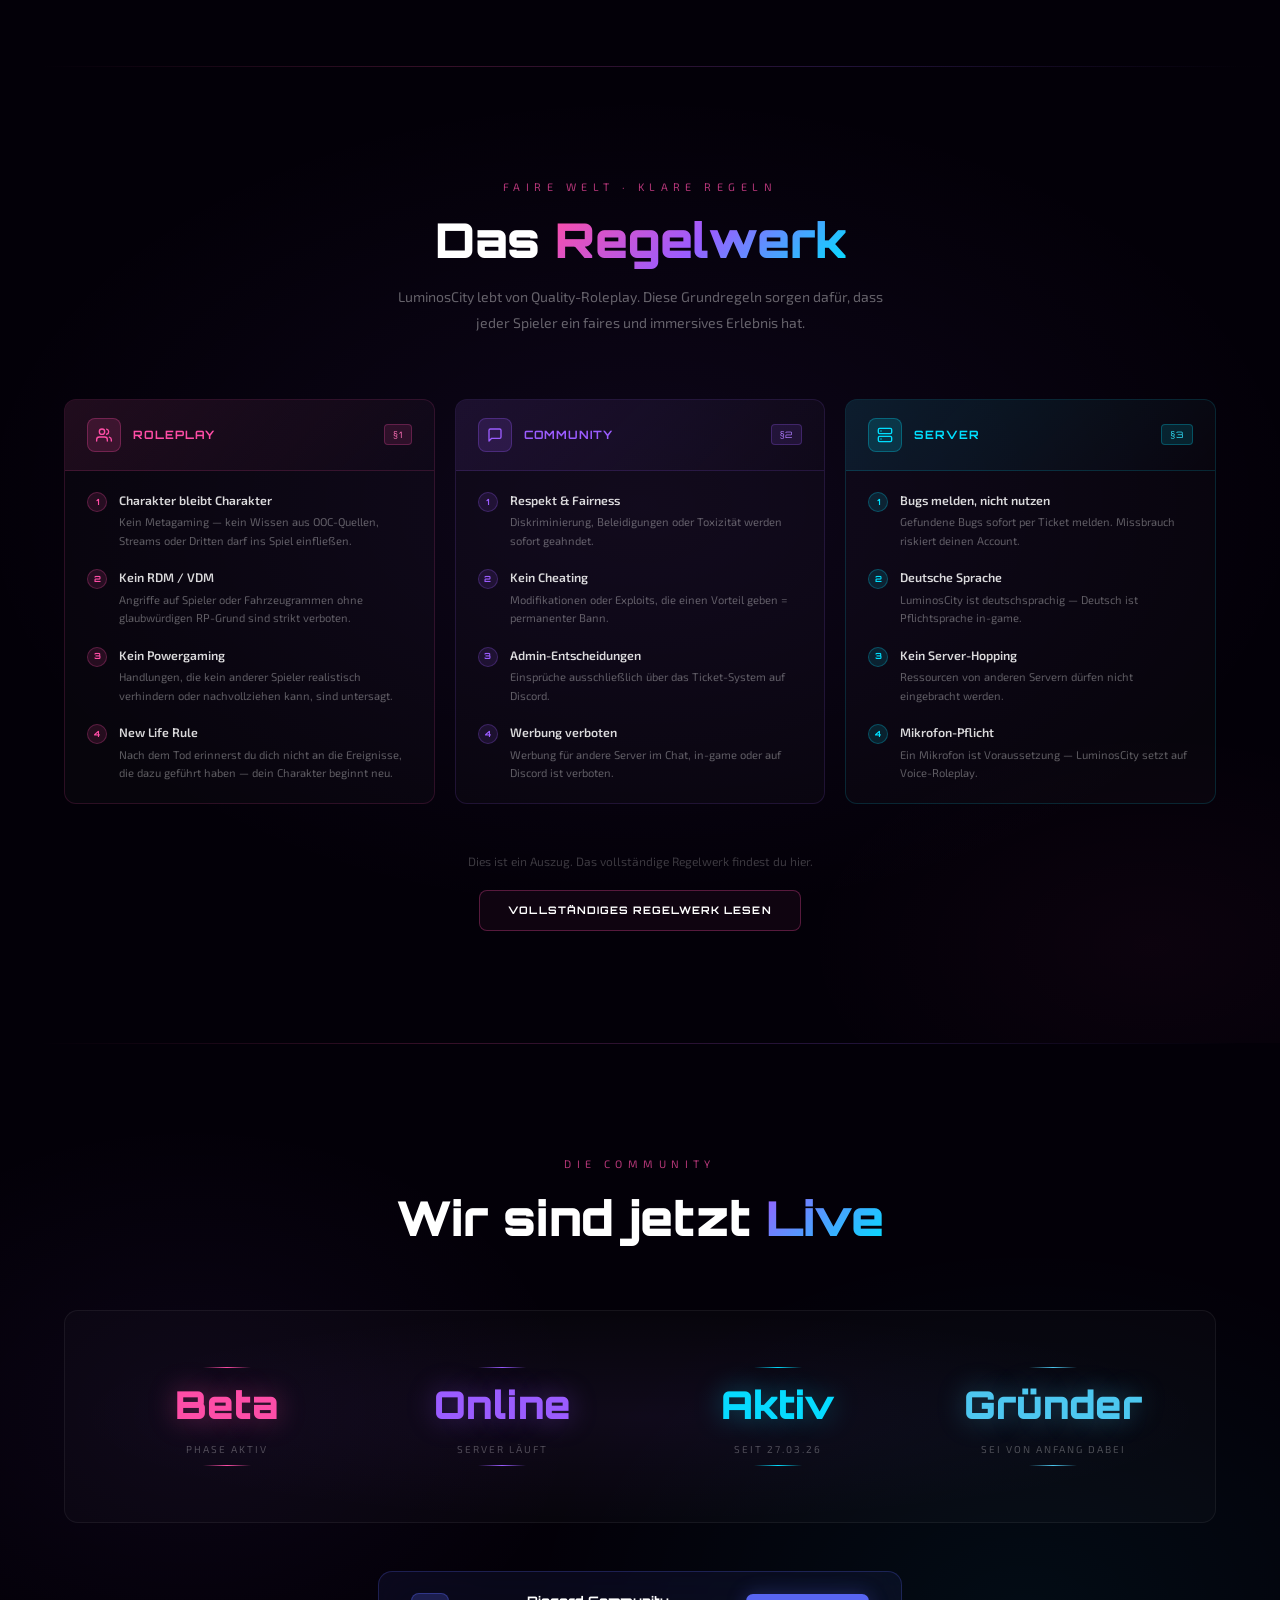
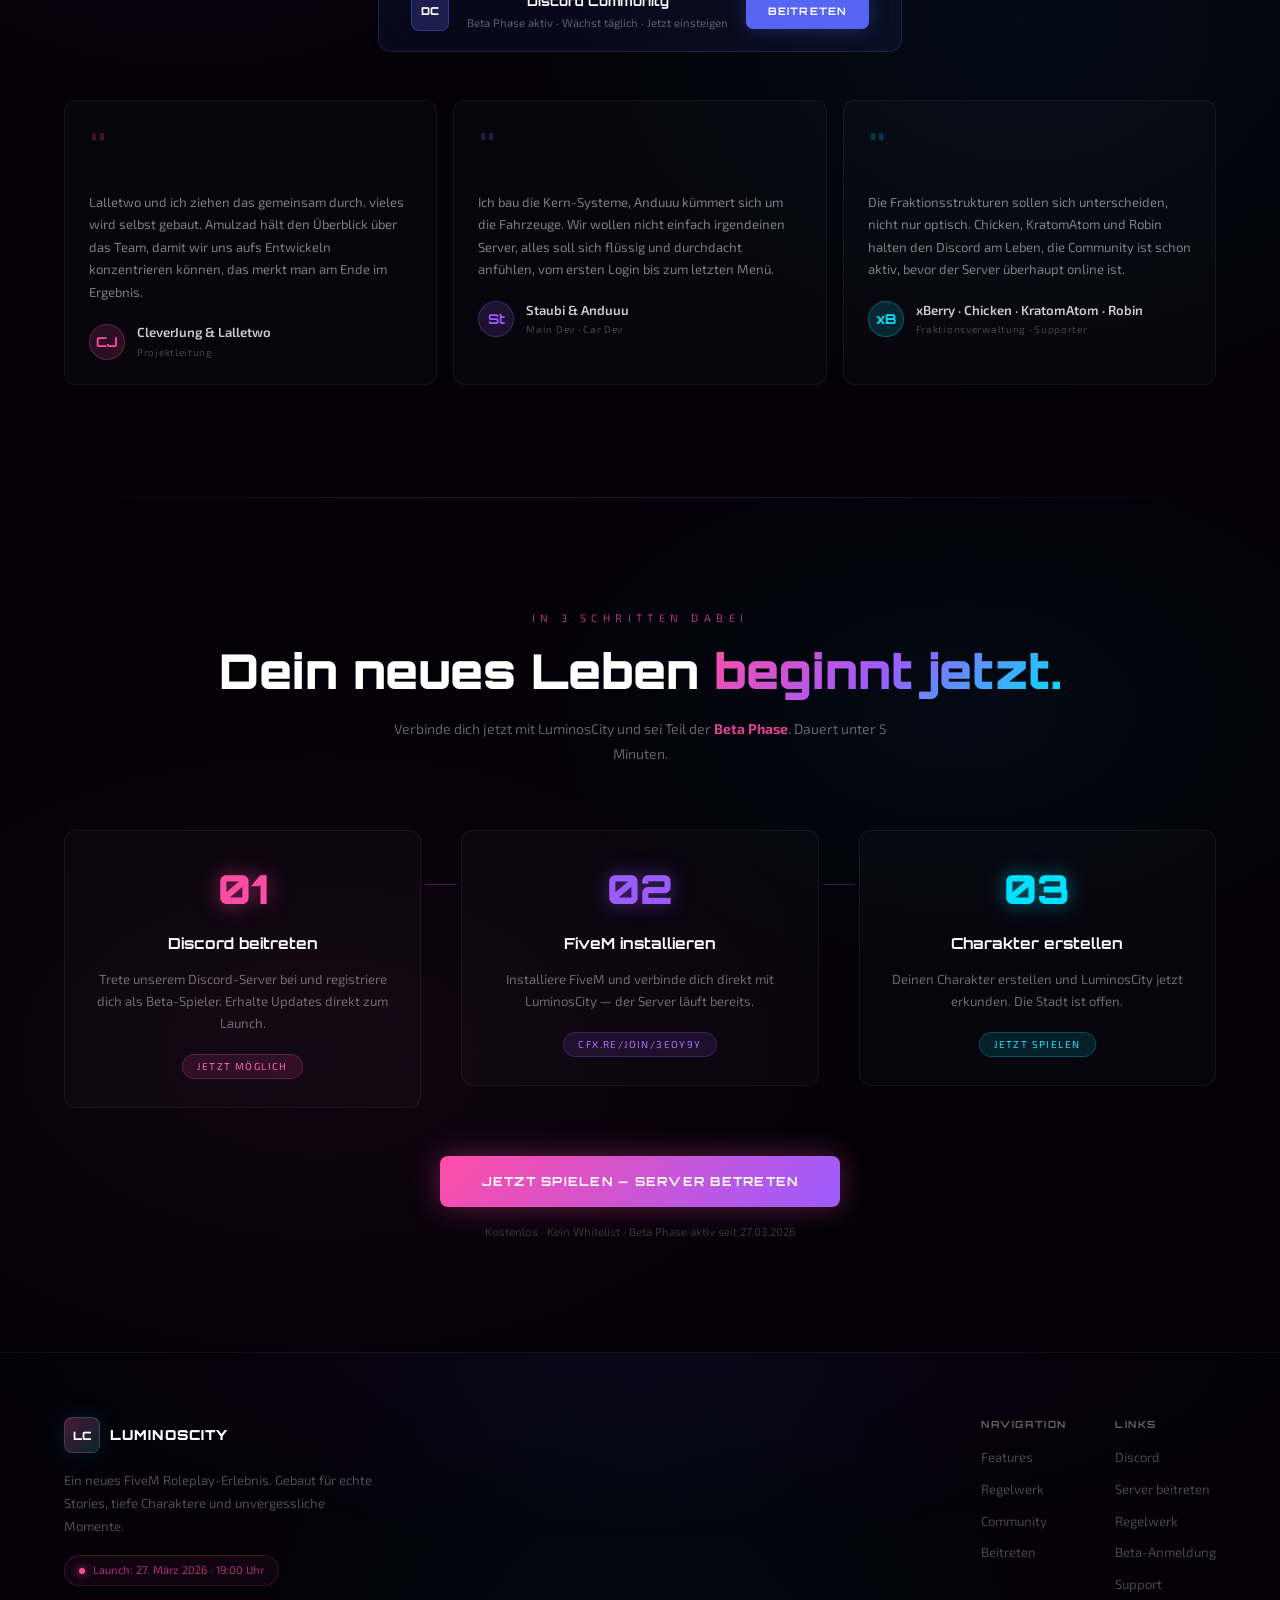
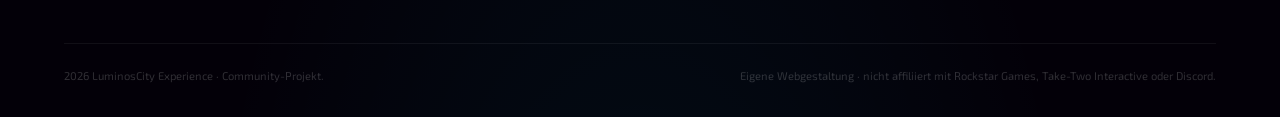
==== commit 2825c992: "100" ====
--- a/index.html
+++ b/index.html
@@ -7,7 +7,7 @@
   <link rel="preconnect" href="https://fonts.googleapis.com" />
   <link rel="preconnect" href="https://fonts.gstatic.com" crossorigin />
   <link href="https://fonts.googleapis.com/css2?family=Orbitron:wght@400;700;800;900&family=Exo+2:wght@300;400;500;600;700&display=swap" rel="stylesheet" />
-  <link rel="icon" type="image/svg+xml" href="favicon.svg" />
+  <link rel="icon" type="image/png" href="favicon.png" />
   <link rel="stylesheet" href="style.css" />
 </head>
 <body>
@@ -16,11 +16,7 @@
 <nav id="navbar">
   <div class="nav-inner">
     <a href="#" class="nav-logo">
-      <span class="brand-mark" aria-hidden="true">LC</span>
-      <span class="brand-copy">
-        <span class="brand-name">LuminosCity</span>
-        <span class="brand-sub">Experience</span>
-      </span>
+      <img src="bannerlumi.png" alt="LuminosCity Experience" class="nav-logo-img" />
     </a>
     <ul class="nav-links">
       <li><a href="#features">Features</a></li>
--- a/style.css
+++ b/style.css
@@ -216,6 +216,13 @@
   align-items: center;
   gap: 12px;
   flex-shrink: 0;
+}
+.nav-logo-img {
+  width: auto;
+  height: 112px;
+  display: block;
+  border-radius: 6px;
+  filter: drop-shadow(0 0 10px rgba(255,77,166,0.45));
 }
 .brand-mark,
 .logo-badge {
@@ -1193,6 +1200,7 @@
   .hero-stats { gap: 24px; }
   .stat-val { font-size: 1.35rem; }
   .stat-lbl { font-size: 0.54rem; letter-spacing: 0.18em; }
+  .nav-logo-img { height: 84px; }
   .brand-name { font-size: 0.78rem; }
   .brand-sub { letter-spacing: 0.26em; }
   .footer-links { flex-direction: column; gap: 24px; }
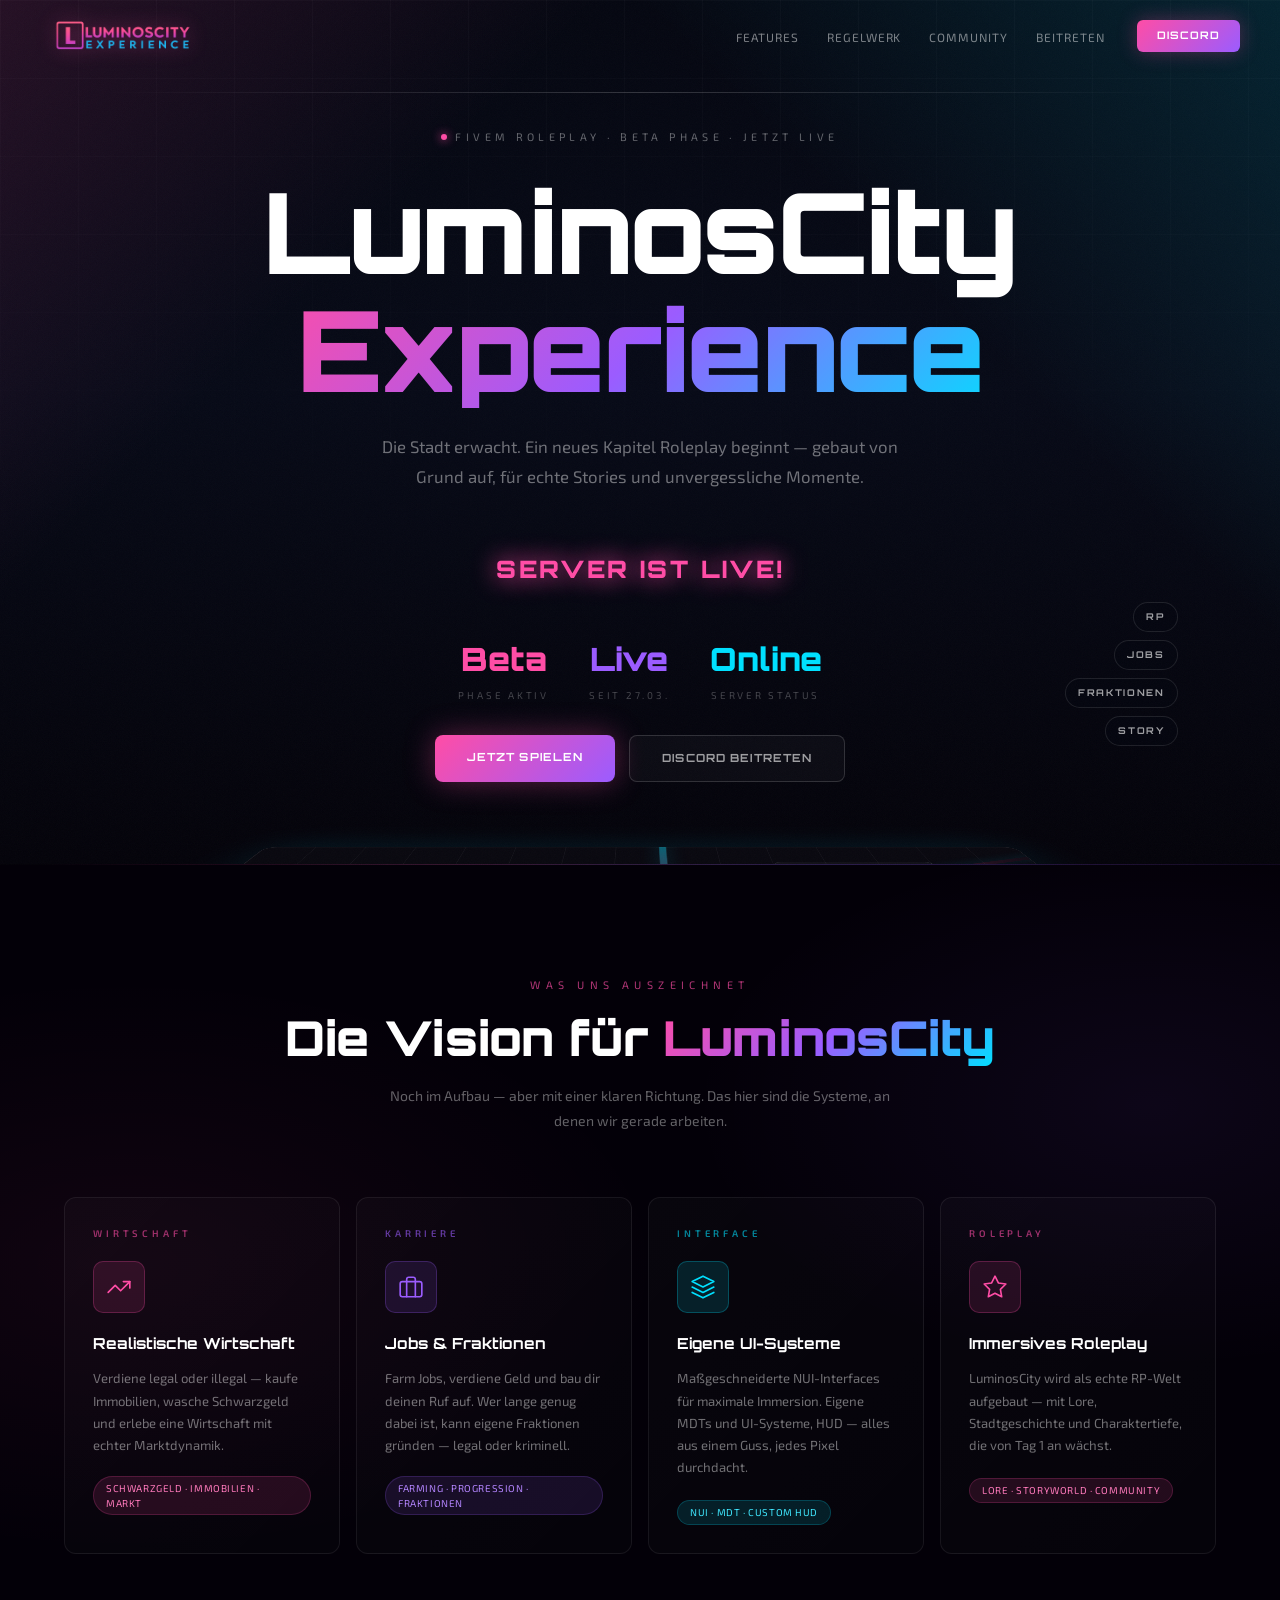
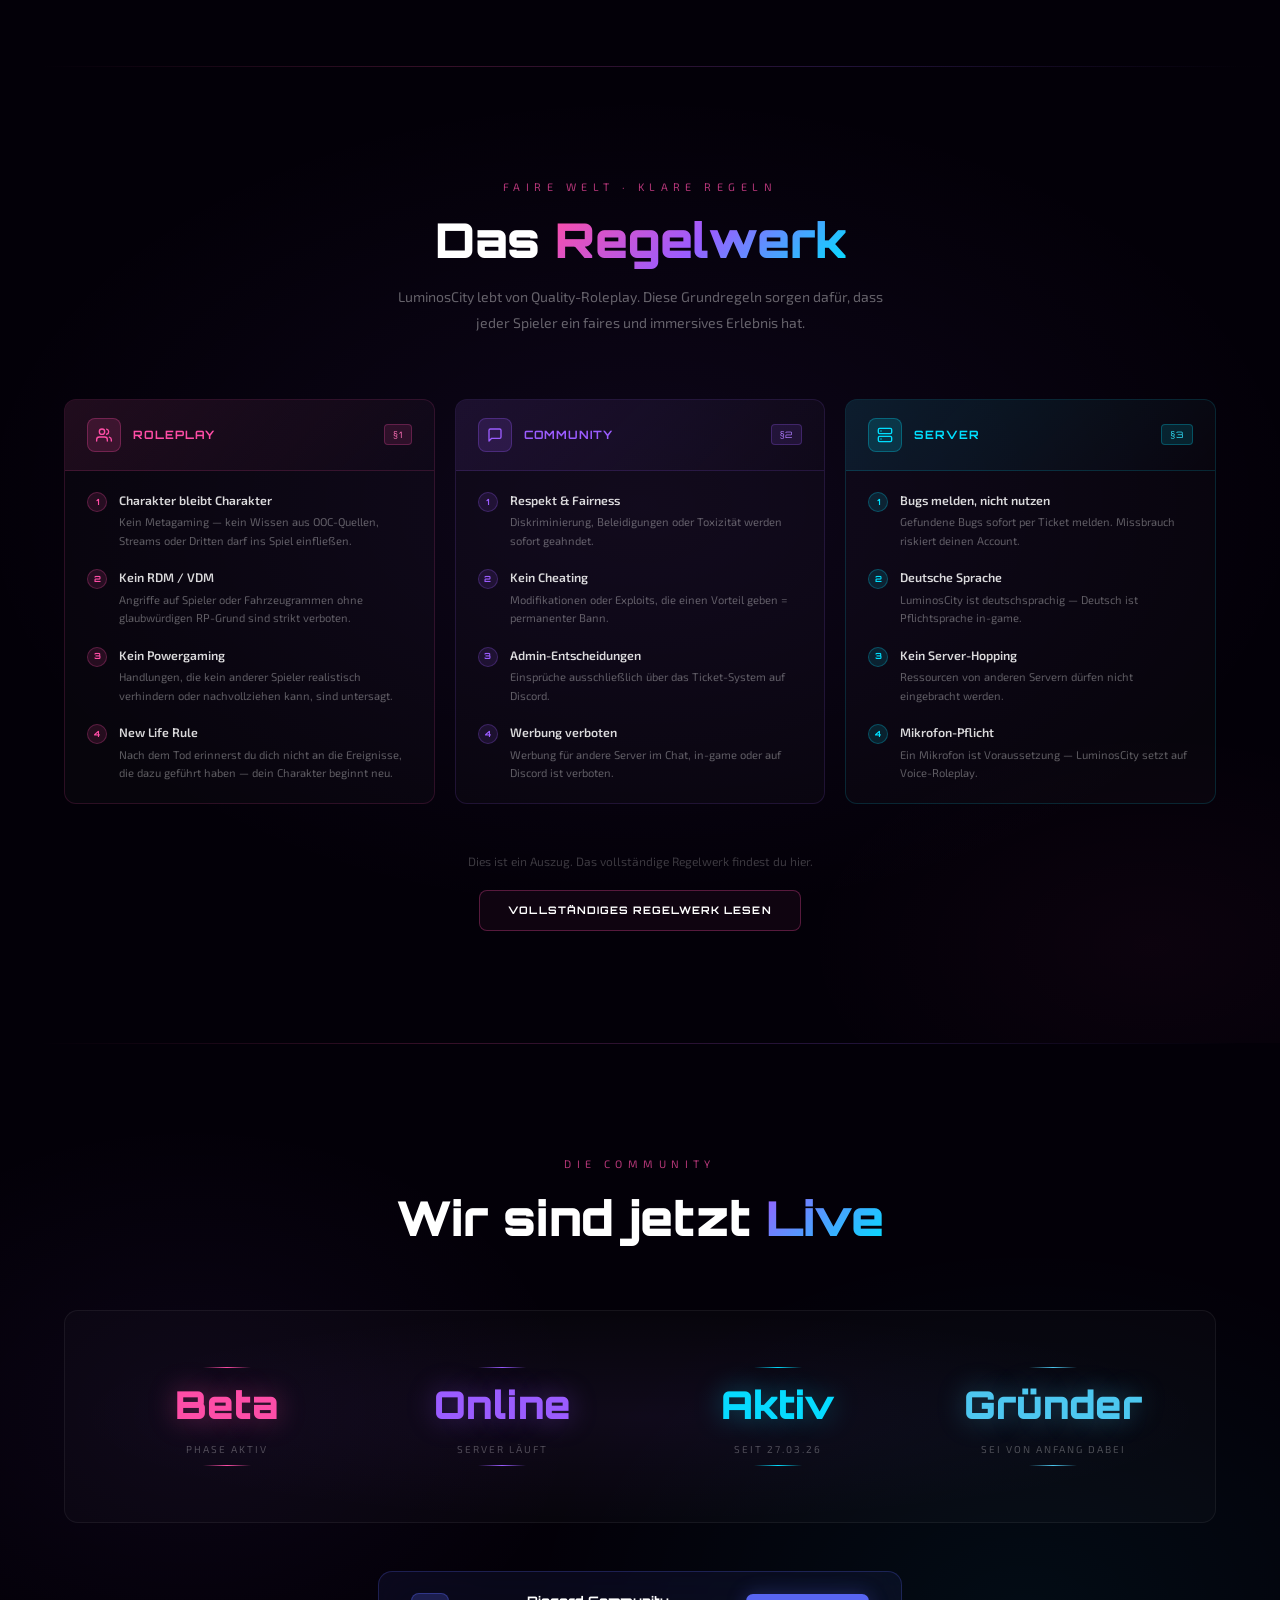
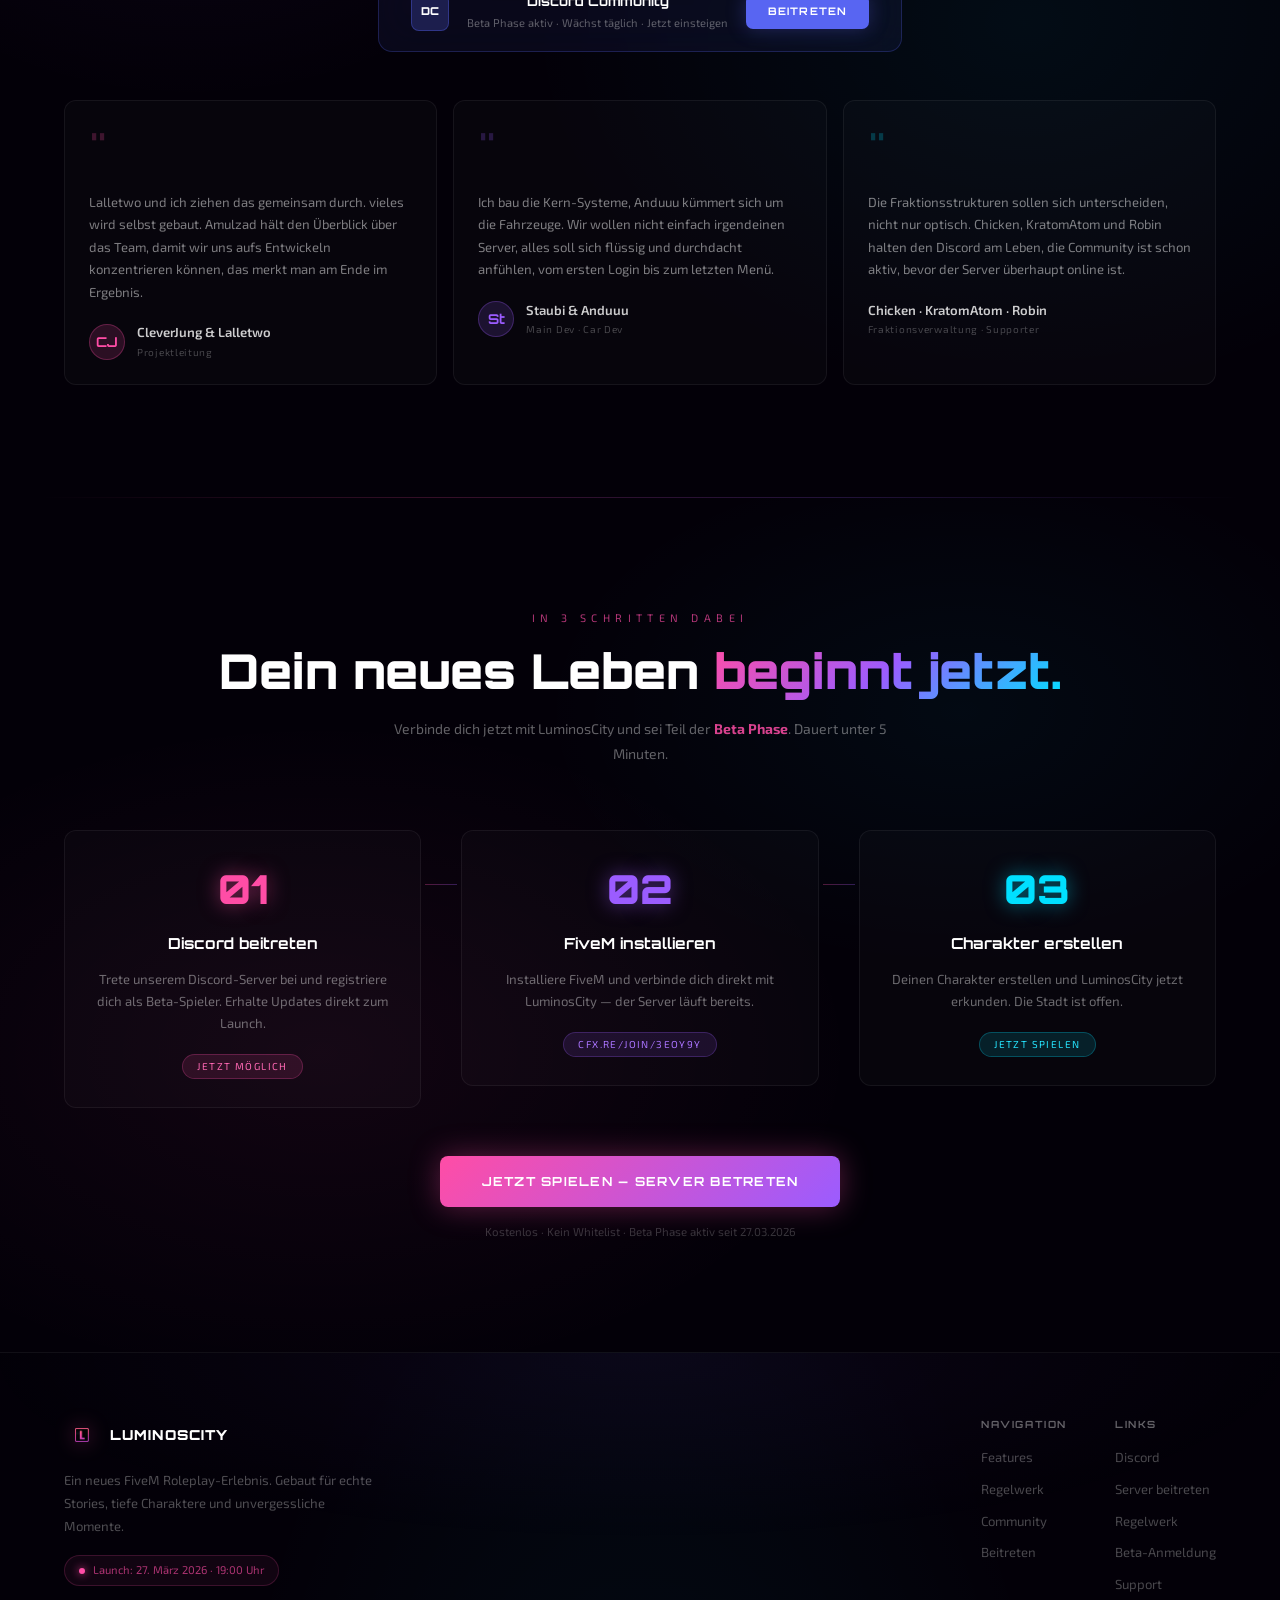
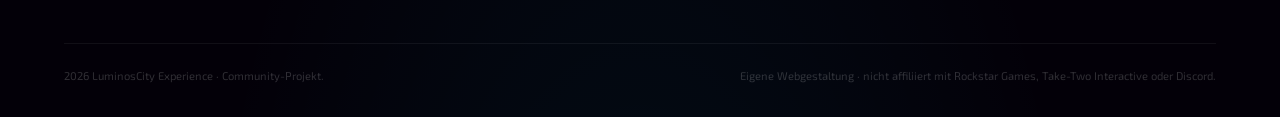
==== commit f0a863f5: "Wiederherstellung des Logos in der Navbar und des PNG-Favicons; Umstellung auf bildfreie Gestaltung " ====
--- a/index.html
+++ b/index.html
@@ -8,6 +8,7 @@
   <link rel="preconnect" href="https://fonts.gstatic.com" crossorigin />
   <link href="https://fonts.googleapis.com/css2?family=Orbitron:wght@400;700;800;900&family=Exo+2:wght@300;400;500;600;700&display=swap" rel="stylesheet" />
   <link rel="icon" type="image/png" href="favicon.png" />
+  <link rel="apple-touch-icon" href="LumiLogo.png" />
   <link rel="stylesheet" href="style.css" />
 </head>
 <body>
@@ -339,14 +340,13 @@
         </div>
       </div>
       <div class="team-card anim" style="--c:#00e0ff">
-        <div class="team-quote">"</div>
-        <p>Die Fraktionsstrukturen sollen sich unterscheiden, nicht nur optisch. Chicken, KratomAtom und Robin halten den Discord am Leben, die Community ist schon aktiv, bevor der Server überhaupt online ist.</p>
-        <div class="team-meta">
-          <div class="team-avatar">xB</div>
-          <div>
-            <div class="team-name">xBerry · Chicken · KratomAtom · Robin</div>
-            <div class="team-role">Fraktionsverwaltung · Supporter</div>
-          </div>
+        <div class="team-quote">"</div>
+        <p>Die Fraktionsstrukturen sollen sich unterscheiden, nicht nur optisch. Chicken, KratomAtom und Robin halten den Discord am Leben, die Community ist schon aktiv, bevor der Server überhaupt online ist.</p>
+        <div class="team-meta">
+          <div>
+            <div class="team-name">Chicken · KratomAtom · Robin</div>
+            <div class="team-role">Fraktionsverwaltung · Supporter</div>
+          </div>
         </div>
       </div>
     </div>
@@ -400,9 +400,9 @@
     <div class="footer-inner">
       <div class="footer-brand">
         <a href="#" class="footer-logo">
-          <span class="logo-badge">LC</span>
-          <span class="logo-text">LuminosCity</span>
-        </a>
+          <img src="LumiLogo.png" alt="LuminosCity Icon" class="footer-logo-img" />
+          <span class="logo-text">LuminosCity</span>
+        </a>
         <p class="footer-desc">Ein neues FiveM Roleplay-Erlebnis. Gebaut für echte Stories, tiefe Charaktere und unvergessliche Momente.</p>
         <div class="footer-status">
           <span class="status-dot" aria-hidden="true"></span>
--- a/style.css
+++ b/style.css
@@ -1069,6 +1069,14 @@
   align-items: center;
   gap: 10px;
   margin-bottom: 16px;
+}
+.footer-logo-img {
+  width: 36px;
+  height: 36px;
+  display: block;
+  border-radius: 8px;
+  object-fit: cover;
+  filter: drop-shadow(0 0 10px rgba(255,77,166,0.32));
 }
 .footer-logo .logo-badge {
   width: 36px;
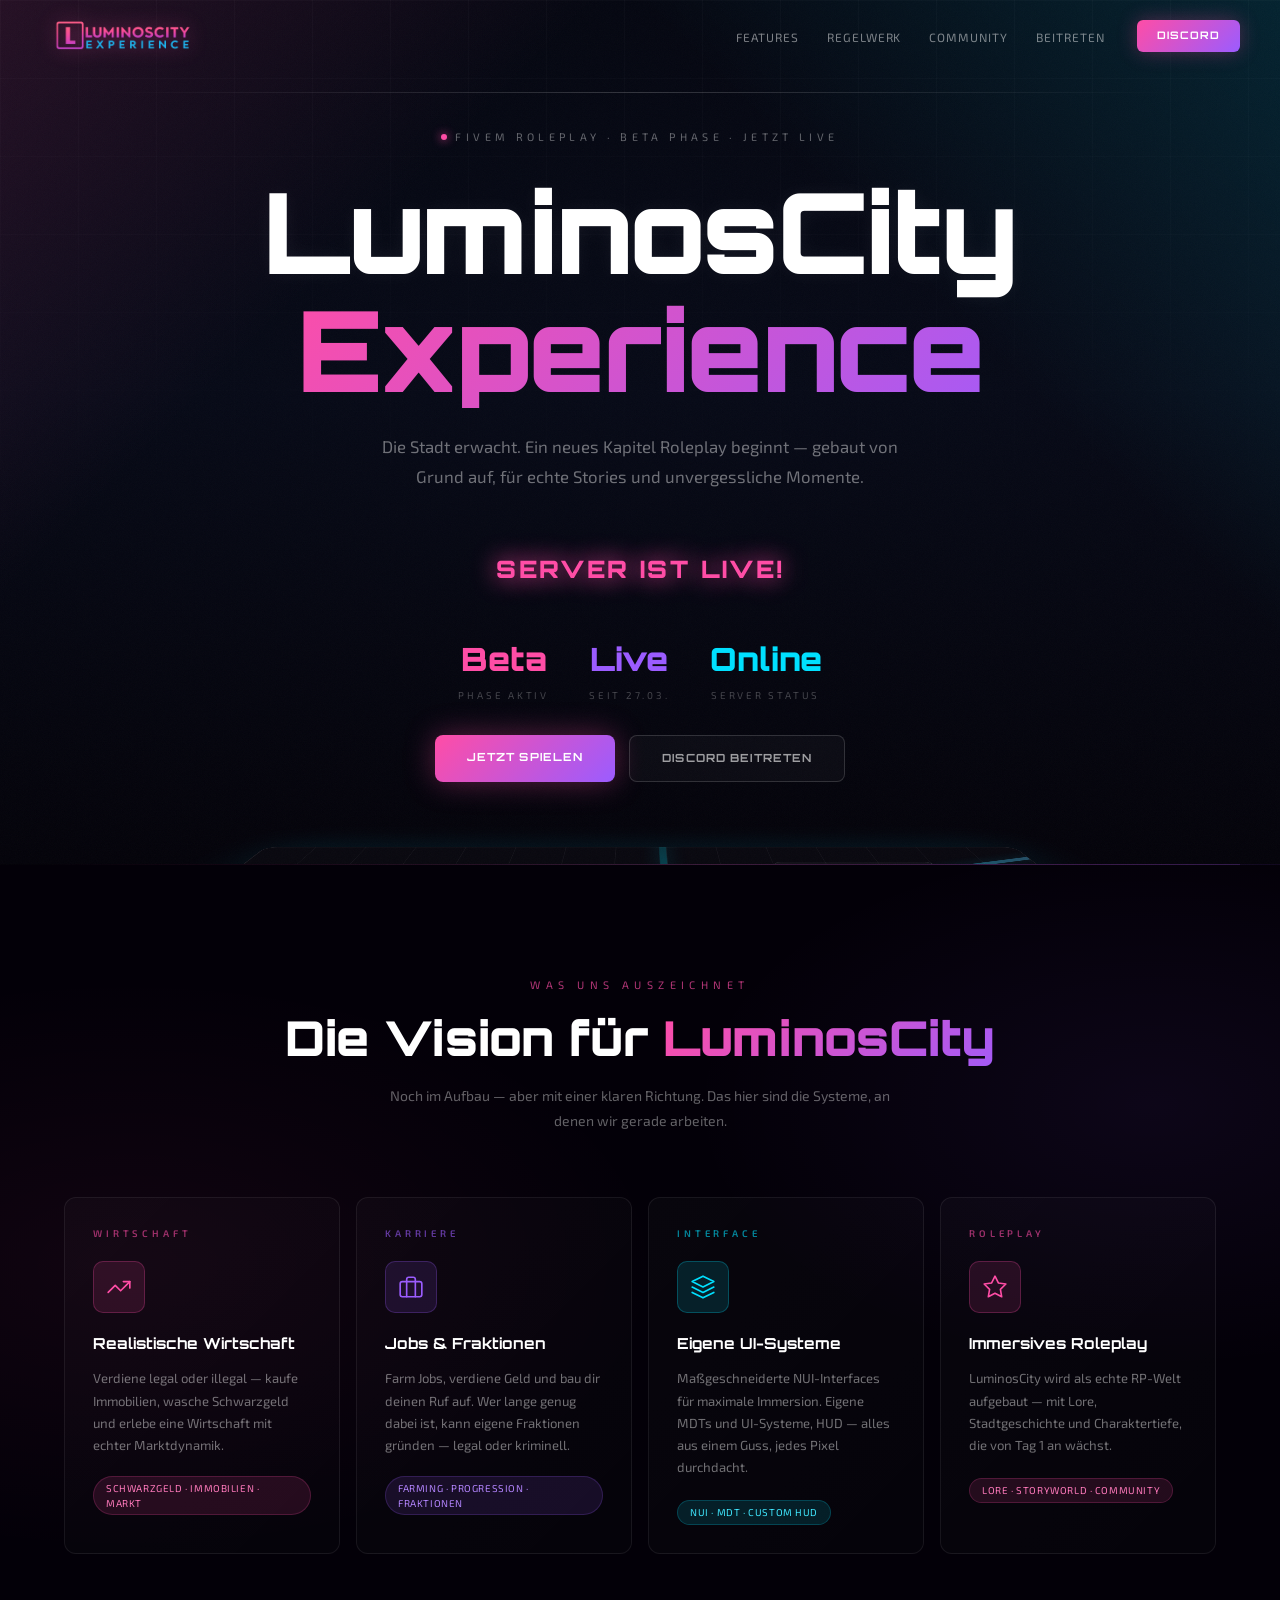
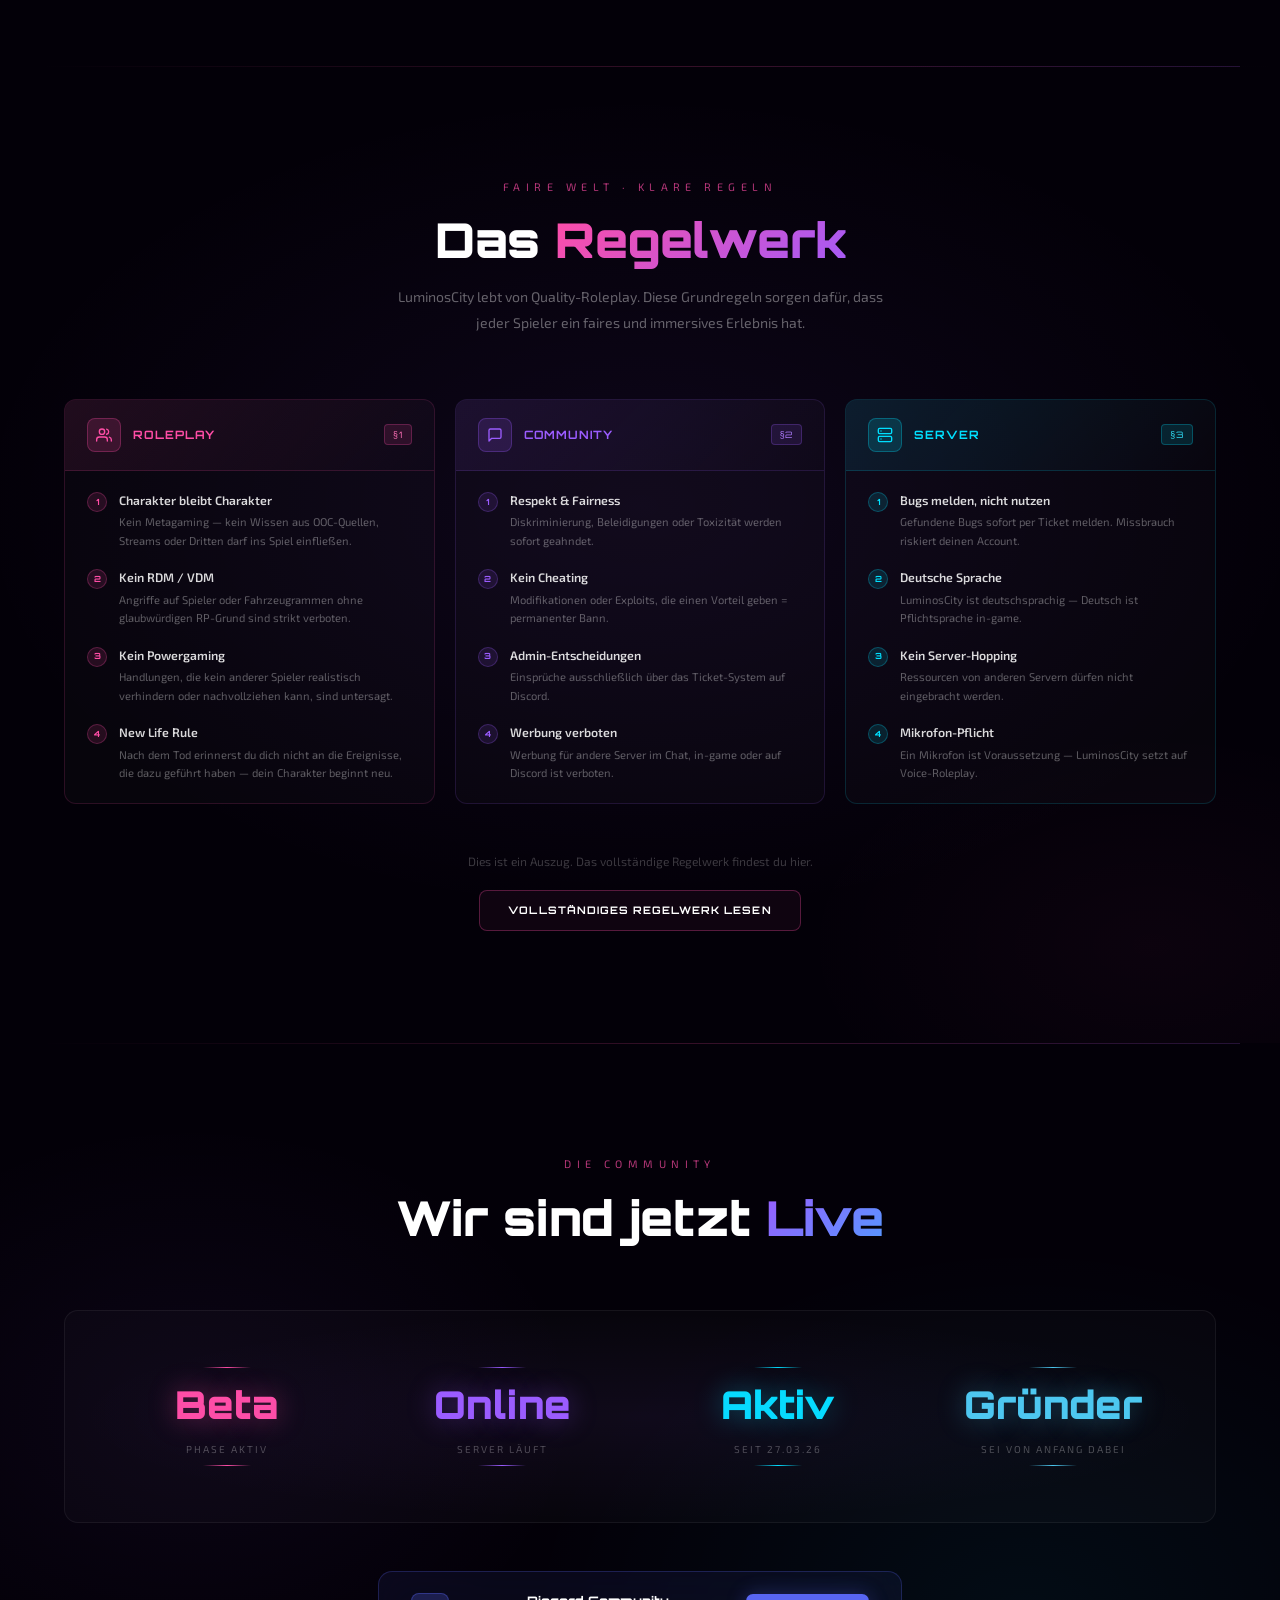
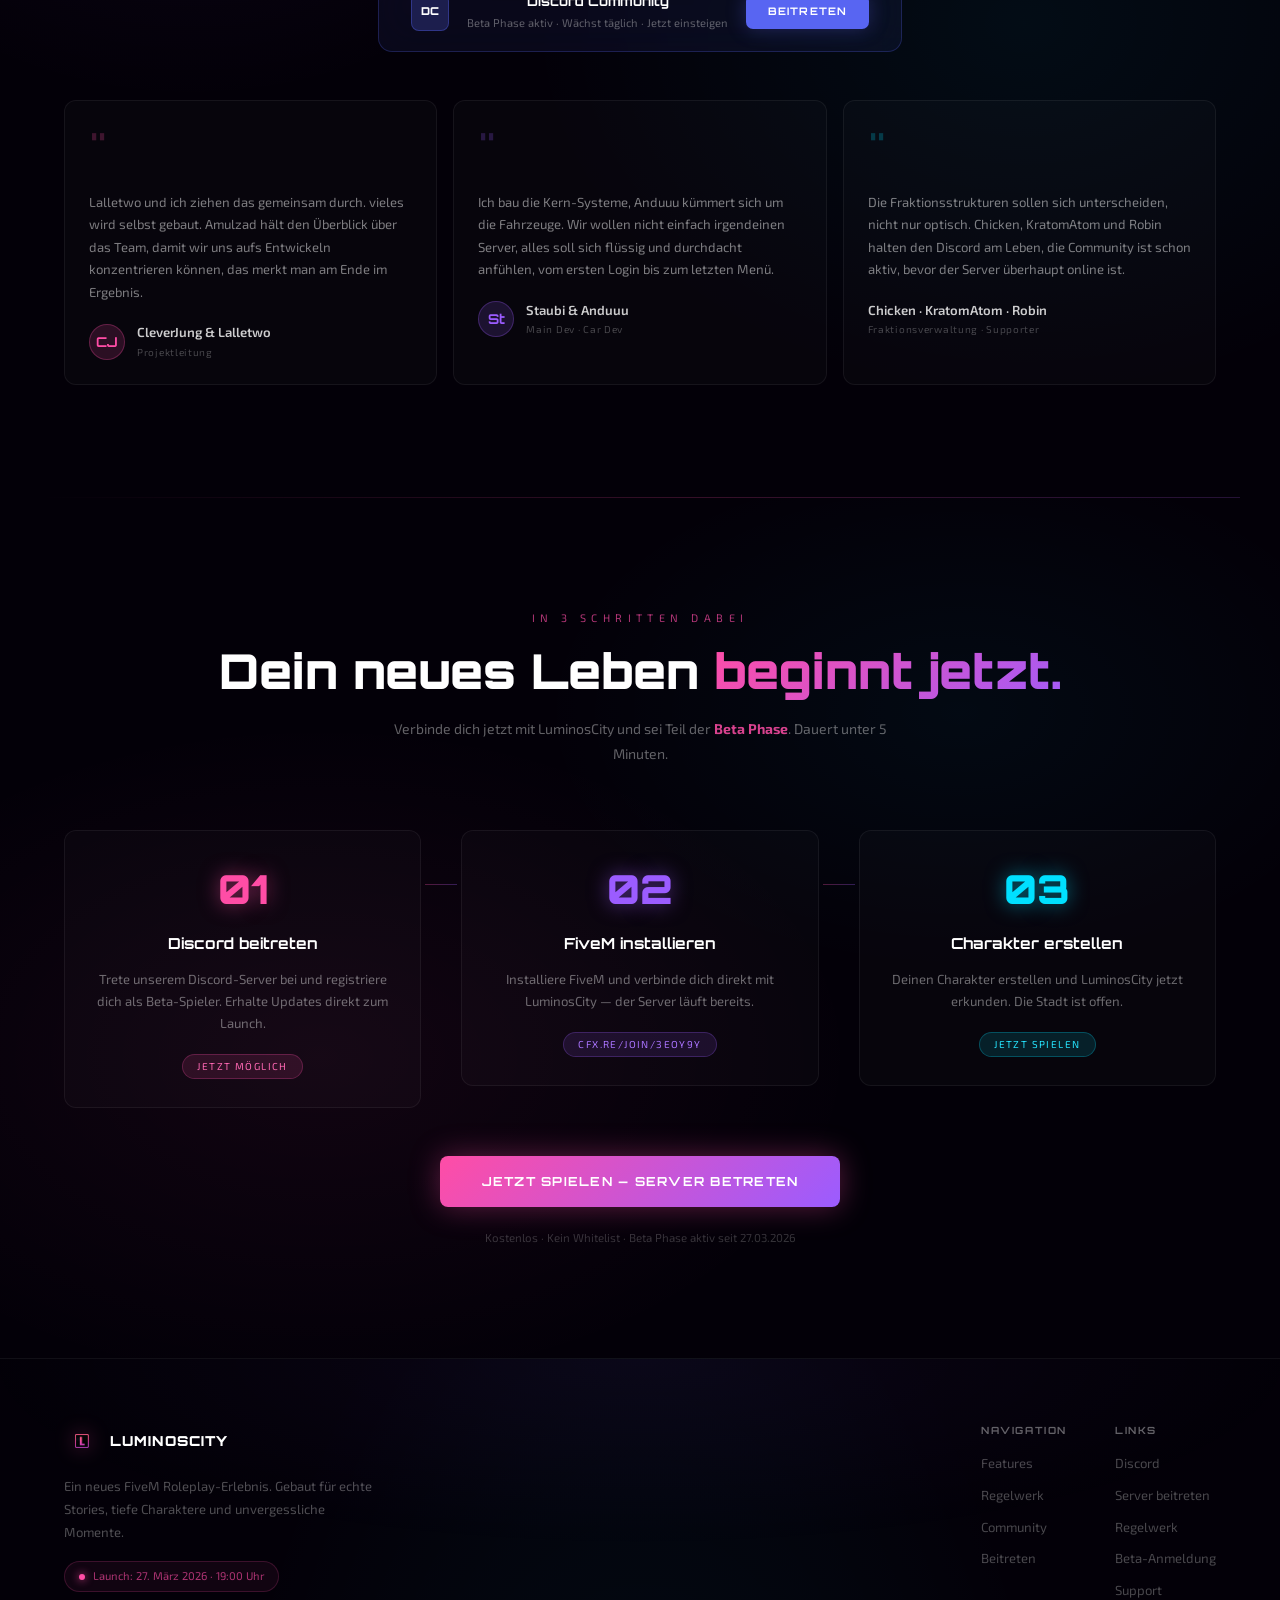
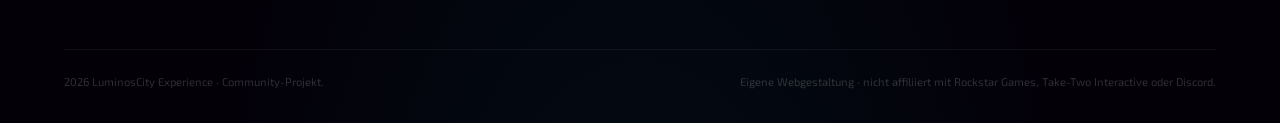
==== commit d61a3e88: "10" ====
--- a/index.html
+++ b/index.html
@@ -54,12 +54,6 @@
       <span class="map-node n2"></span>
       <span class="map-node n3"></span>
     </div>
-    <div class="hero-signal" aria-hidden="true">
-      <span>RP</span>
-      <span>Jobs</span>
-      <span>Fraktionen</span>
-      <span>Story</span>
-    </div>
   </div>
 
   <div class="hero-content">
--- a/style.css
+++ b/style.css
@@ -68,18 +68,22 @@
 /* ── Utilities ──────────────────────────────────────────── */
 .container { max-width: 1200px; margin: 0 auto; padding: 0 24px; }
 
-.gradient-text {
-  background: linear-gradient(135deg, #ff4da6, #9b5cff, #00e0ff);
-  -webkit-background-clip: text;
-  -webkit-text-fill-color: transparent;
-  background-clip: text;
-}
-.gradient-text-cool {
-  background: linear-gradient(135deg, #9b5cff, #00e0ff);
-  -webkit-background-clip: text;
-  -webkit-text-fill-color: transparent;
-  background-clip: text;
-}
+.gradient-text {
+  background: linear-gradient(135deg, #ff4da6, #9b5cff, #00e0ff);
+  background-size: 220% 220%;
+  -webkit-background-clip: text;
+  -webkit-text-fill-color: transparent;
+  background-clip: text;
+  animation: gradientFlow 7s ease-in-out infinite;
+}
+.gradient-text-cool {
+  background: linear-gradient(135deg, #9b5cff, #00e0ff);
+  background-size: 220% 220%;
+  -webkit-background-clip: text;
+  -webkit-text-fill-color: transparent;
+  background-clip: text;
+  animation: gradientFlow 8s ease-in-out infinite reverse;
+}
 
 /* ── Section layout ─────────────────────────────────────── */
 .section { padding: 112px 24px; position: relative; z-index: 1; }
@@ -108,12 +112,14 @@
   max-width: 520px;
 }
 
-.section-div {
-  height: 1px;
-  background: linear-gradient(to right, transparent, rgba(255,77,166,0.2), rgba(155,92,255,0.2), transparent);
-  max-width: 1200px;
-  margin: 0 auto;
-}
+.section-div {
+  height: 1px;
+  background: linear-gradient(90deg, transparent, rgba(255,77,166,0.2), rgba(155,92,255,0.2), rgba(0,224,255,0.2), transparent);
+  background-size: 220% 100%;
+  max-width: 1200px;
+  margin: 0 auto;
+  animation: dividerSweep 5s linear infinite;
+}
 
 /* ── Scroll animations ──────────────────────────────────── */
 .anim {
@@ -125,9 +131,11 @@
 .anim.visible { opacity: 1; transform: translateY(0); }
 
 /* ── Buttons ────────────────────────────────────────────── */
-.btn-primary {
-  display: inline-block;
-  font-family: var(--f-title);
+.btn-primary {
+  display: inline-block;
+  position: relative;
+  overflow: hidden;
+  font-family: var(--f-title);
   font-weight: 700;
   font-size: 0.7rem;
   letter-spacing: 0.1em;
@@ -137,17 +145,30 @@
   color: #fff;
   background: linear-gradient(135deg, #ff4da6, #9b5cff);
   box-shadow: 0 0 30px rgba(255,77,166,0.35);
-  transition: transform 0.2s, box-shadow 0.2s;
-  cursor: pointer;
-}
-.btn-primary:hover {
-  transform: scale(1.04);
-  box-shadow: 0 0 50px rgba(255,77,166,0.55);
-}
+  transition: transform 0.2s, box-shadow 0.2s;
+  cursor: pointer;
+}
+.btn-primary::after,
+.btn-ghost::after,
+.btn-outline::after {
+  content: '';
+  position: absolute;
+  inset: -2px;
+  background: linear-gradient(110deg, transparent 0%, rgba(255,255,255,0.28) 48%, transparent 58%);
+  transform: translateX(-130%);
+  animation: buttonSheen 4.8s ease-in-out infinite;
+  pointer-events: none;
+}
+.btn-primary:hover {
+  transform: scale(1.04);
+  box-shadow: 0 0 50px rgba(255,77,166,0.55);
+}
 .btn-primary.btn-lg { padding: 16px 42px; font-size: 0.78rem; }
 
-.btn-ghost {
-  display: inline-block;
+.btn-ghost {
+  display: inline-block;
+  position: relative;
+  overflow: hidden;
   font-family: var(--f-title);
   font-weight: 700;
   font-size: 0.7rem;
@@ -166,8 +187,10 @@
   background: rgba(255,255,255,0.07);
 }
 
-.btn-outline {
-  display: inline-flex;
+.btn-outline {
+  display: inline-flex;
+  position: relative;
+  overflow: hidden;
   align-items: center;
   gap: 10px;
   font-family: var(--f-title);
@@ -223,6 +246,7 @@
   display: block;
   border-radius: 6px;
   filter: drop-shadow(0 0 10px rgba(255,77,166,0.45));
+  animation: logoFloat 6s ease-in-out infinite;
 }
 .brand-mark,
 .logo-badge {
@@ -269,14 +293,28 @@
   gap: 28px;
   margin-left: auto;
 }
-.nav-links a {
-  font-size: 0.75rem;
+.nav-links a {
+  position: relative;
+  font-size: 0.75rem;
   letter-spacing: 0.08em;
   text-transform: uppercase;
   color: rgba(255,255,255,0.48);
   transition: color 0.2s;
-}
-.nav-links a:hover { color: #fff; }
+}
+.nav-links a::after {
+  content: '';
+  position: absolute;
+  left: 0;
+  right: 0;
+  bottom: -8px;
+  height: 1px;
+  background: linear-gradient(90deg, var(--pink), var(--cyan));
+  transform: scaleX(0);
+  transform-origin: left;
+  transition: transform 0.25s ease;
+}
+.nav-links a:hover { color: #fff; }
+.nav-links a:hover::after { transform: scaleX(1); }
 .nav-cta {
   font-family: var(--f-title);
   font-size: 0.65rem;
@@ -320,7 +358,8 @@
   background: rgba(3,0,8,0.97);
   backdrop-filter: blur(20px);
 }
-.mobile-menu.open { display: flex; }
+.mobile-menu.open { display: flex; }
+.mobile-menu.open { animation: menuDrop 0.28s ease both; }
 .mobile-menu a {
   padding: 14px 24px;
   font-size: 0.875rem;
@@ -365,6 +404,7 @@
     linear-gradient(rgba(255,255,255,0.035) 1px, transparent 1px),
     linear-gradient(90deg, rgba(255,255,255,0.035) 1px, transparent 1px);
   background-size: 78px 78px;
+  animation: gridDrift 18s linear infinite;
   mask-image: linear-gradient(to bottom, rgba(0,0,0,0.65), transparent 72%);
   -webkit-mask-image: linear-gradient(to bottom, rgba(0,0,0,0.65), transparent 72%);
 }
@@ -376,6 +416,7 @@
   top: 92px;
   height: 1px;
   background: linear-gradient(to right, transparent, rgba(255,255,255,0.18), transparent);
+  animation: headerScan 5.5s ease-in-out infinite;
 }
 .hero-map {
   position: absolute;
@@ -394,6 +435,15 @@
   background-size: 72px 72px;
   box-shadow: inset 0 1px 0 rgba(255,255,255,0.06), 0 -24px 90px rgba(0,224,255,0.08);
   overflow: hidden;
+  animation: mapFloat 9s ease-in-out infinite;
+}
+.hero-map::after {
+  content: '';
+  position: absolute;
+  inset: 0;
+  background: linear-gradient(115deg, transparent 0%, rgba(255,255,255,0.08) 46%, transparent 58%);
+  transform: translateX(-120%);
+  animation: mapSweep 7s ease-in-out infinite;
 }
 .map-road,
 .map-block,
@@ -404,7 +454,9 @@
   height: 10px;
   border-radius: 999px;
   background: linear-gradient(90deg, transparent, rgba(0,224,255,0.42), rgba(255,77,166,0.36), transparent);
+  background-size: 220% 100%;
   box-shadow: 0 0 28px rgba(0,224,255,0.18);
+  animation: roadFlow 3.8s linear infinite;
 }
 .map-road.main { left: -10%; right: -10%; top: 48%; }
 .map-road.cross {
@@ -424,42 +476,23 @@
   border-radius: 10px;
   border: 1px solid rgba(255,255,255,0.1);
   background: rgba(255,255,255,0.035);
-}
-.map-block.b1 { left: 10%; top: 18%; width: 18%; height: 22%; }
-.map-block.b2 { right: 13%; top: 16%; width: 20%; height: 18%; }
-.map-block.b3 { left: 35%; bottom: 15%; width: 16%; height: 24%; }
-.map-block.b4 { right: 30%; bottom: 22%; width: 13%; height: 18%; }
+  animation: blockBlink 5.6s ease-in-out infinite;
+}
+.map-block.b1 { left: 10%; top: 18%; width: 18%; height: 22%; animation-delay: 0.2s; }
+.map-block.b2 { right: 13%; top: 16%; width: 20%; height: 18%; animation-delay: 1.1s; }
+.map-block.b3 { left: 35%; bottom: 15%; width: 16%; height: 24%; animation-delay: 2s; }
+.map-block.b4 { right: 30%; bottom: 22%; width: 13%; height: 18%; animation-delay: 2.8s; }
 .map-node {
   width: 12px;
   height: 12px;
   border-radius: 50%;
   background: var(--green);
   box-shadow: 0 0 18px var(--green);
+  animation: nodePing 2.4s ease-in-out infinite;
 }
 .map-node.n1 { left: 24%; top: 46%; }
-.map-node.n2 { left: 53%; top: 46%; background: var(--pink); box-shadow: 0 0 18px var(--pink); }
-.map-node.n3 { right: 25%; top: 46%; background: var(--cyan); box-shadow: 0 0 18px var(--cyan); }
-.hero-signal {
-  position: absolute;
-  right: max(24px, 8vw);
-  bottom: 118px;
-  display: grid;
-  gap: 8px;
-  justify-items: end;
-}
-.hero-signal span {
-  font-family: var(--f-title);
-  font-size: 0.58rem;
-  font-weight: 700;
-  letter-spacing: 0.18em;
-  text-transform: uppercase;
-  padding: 7px 12px;
-  border-radius: 999px;
-  color: rgba(255,255,255,0.62);
-  border: 1px solid rgba(255,255,255,0.1);
-  background: rgba(5,7,17,0.62);
-}
-
+.map-node.n2 { left: 53%; top: 46%; background: var(--pink); box-shadow: 0 0 18px var(--pink); animation-delay: 0.8s; }
+.map-node.n3 { right: 25%; top: 46%; background: var(--cyan); box-shadow: 0 0 18px var(--cyan); animation-delay: 1.6s; }
 .hero-content {
   position: relative;
   z-index: 1;
@@ -468,8 +501,12 @@
   max-width: 900px;
   margin: 0 auto;
 }
-.hero-eyebrow {
-  display: inline-flex;
+#hero .anim {
+  opacity: 1;
+  transform: none;
+}
+.hero-eyebrow {
+  display: inline-flex;
   align-items: center;
   gap: 8px;
   font-size: 0.68rem;
@@ -498,7 +535,11 @@
   letter-spacing: -0.02em;
   margin-bottom: 24px;
 }
-.title-line { color: #fff; }
+.title-line { color: #fff; }
+.title-line:first-child {
+  text-shadow: 0 0 20px rgba(255,255,255,0.05);
+  animation: titleGlow 5.8s ease-in-out infinite;
+}
 .hero-sub {
   font-size: clamp(0.875rem, 1.8vw, 1.05rem);
   color: rgba(255,255,255,0.42);
@@ -508,8 +549,18 @@
 }
 
 /* Countdown – Community-Karten-Stil */
-.countdown { margin-bottom: 28px; }
-.countdown-badge {
+.countdown { margin-bottom: 28px; }
+.live-banner {
+  font-family: var(--f-title);
+  font-size: 1.5rem;
+  font-weight: 900;
+  color: #ff4da6;
+  text-shadow: 0 0 24px #ff4da6;
+  letter-spacing: 0.1em;
+  padding: 20px 0;
+  animation: livePulse 1.8s ease-in-out infinite, textFlicker 7s linear infinite;
+}
+.countdown-badge {
   display: inline-flex;
   align-items: center;
   gap: 8px;
@@ -532,21 +583,26 @@
   max-width: 560px;
   margin: 0 auto;
 }
-.cd-stats-grid::before {
-  content: '';
-  position: absolute;
-  inset: 0;
-  background: radial-gradient(ellipse at 50% 50%, rgba(155,92,255,0.06) 0%, transparent 70%);
-  pointer-events: none;
-}
-.cd-stat-block {
+.cd-stats-grid::before {
+  content: '';
+  position: absolute;
+  inset: 0;
+  background: radial-gradient(ellipse at 50% 50%, rgba(155,92,255,0.06) 0%, transparent 70%);
+  pointer-events: none;
+  animation: panelBreathe 5s ease-in-out infinite;
+}
+.cd-stat-block {
   display: flex;
   flex-direction: column;
   align-items: center;
   gap: 8px;
   text-align: center;
-  padding: 12px 8px;
-}
+  padding: 12px 8px;
+  animation: statLift 6s ease-in-out infinite;
+}
+.cd-stat-block:nth-child(2) { animation-delay: 0.4s; }
+.cd-stat-block:nth-child(3) { animation-delay: 0.8s; }
+.cd-stat-block:nth-child(4) { animation-delay: 1.2s; }
 .cd-digit {
   font-family: var(--f-title);
   font-weight: 900;
@@ -601,16 +657,20 @@
   grid-template-columns: repeat(4, 1fr);
   gap: 16px;
 }
-.feature-card {
+.feature-card {
   border-radius: 12px;
   border: 1px solid rgba(255,255,255,0.07);
   background: linear-gradient(135deg, rgba(255,255,255,0.025), rgba(255,255,255,0.01));
   padding: 28px;
   cursor: default;
-  position: relative;
-  overflow: hidden;
-  transition: border-color 0.3s, box-shadow 0.3s, transform 0.3s;
-}
+  position: relative;
+  overflow: hidden;
+  transition: border-color 0.3s, box-shadow 0.3s, transform 0.3s;
+  animation: cardBreath 7s ease-in-out infinite;
+}
+.feature-card:nth-child(2) { animation-delay: 0.6s; }
+.feature-card:nth-child(3) { animation-delay: 1.2s; }
+.feature-card:nth-child(4) { animation-delay: 1.8s; }
 .feature-card::before {
   content: '';
   position: absolute;
@@ -643,7 +703,7 @@
   margin-bottom: 20px;
   font-weight: 600;
 }
-.feature-icon {
+.feature-icon {
   width: 52px; height: 52px;
   border-radius: 10px;
   display: flex; align-items: center; justify-content: center;
@@ -651,8 +711,9 @@
   color: var(--cc);
   background: color-mix(in srgb, var(--cc) 12%, transparent);
   border: 1px solid color-mix(in srgb, var(--cc) 25%, transparent);
-  transition: box-shadow 0.3s;
-}
+  transition: box-shadow 0.3s;
+  animation: iconFloat 5s ease-in-out infinite;
+}
 .feature-card:hover .feature-icon {
   box-shadow: 0 0 20px color-mix(in srgb, var(--cc) 30%, transparent);
 }
@@ -689,13 +750,16 @@
   gap: 20px;
   margin-bottom: 40px;
 }
-.rule-card {
+.rule-card {
   border-radius: 12px;
   border: 1px solid color-mix(in srgb, var(--cc) 15%, transparent);
   background: rgba(255,255,255,0.018);
-  overflow: hidden;
-  transition: border-color 0.3s, box-shadow 0.3s;
-}
+  overflow: hidden;
+  transition: border-color 0.3s, box-shadow 0.3s;
+  animation: cardBreath 8s ease-in-out infinite;
+}
+.rule-card:nth-child(2) { animation-delay: 0.7s; }
+.rule-card:nth-child(3) { animation-delay: 1.4s; }
 .rule-card:hover {
   border-color: color-mix(in srgb, var(--cc) 35%, transparent);
   box-shadow: 0 0 35px color-mix(in srgb, var(--cc) 10%, transparent);
@@ -796,32 +860,38 @@
   margin-bottom: 48px;
   position: relative;
 }
-.stats-grid::before {
-  content: '';
-  position: absolute;
-  inset: 0;
-  background: radial-gradient(ellipse at 50% 50%, rgba(155,92,255,0.06) 0%, transparent 70%);
-  pointer-events: none;
-}
-.stat-block {
+.stats-grid::before {
+  content: '';
+  position: absolute;
+  inset: 0;
+  background: radial-gradient(ellipse at 50% 50%, rgba(155,92,255,0.06) 0%, transparent 70%);
+  pointer-events: none;
+  animation: panelBreathe 5.5s ease-in-out infinite;
+}
+.stat-block {
   display: flex;
   flex-direction: column;
   align-items: center;
   gap: 8px;
-  text-align: center;
-  padding: 16px 12px;
-}
+  text-align: center;
+  padding: 16px 12px;
+  animation: statLift 6.2s ease-in-out infinite;
+}
+.stat-block:nth-child(2) { animation-delay: 0.35s; }
+.stat-block:nth-child(3) { animation-delay: 0.7s; }
+.stat-block:nth-child(4) { animation-delay: 1.05s; }
 .stat-line {
   width: 48px; height: 1px;
   background: linear-gradient(to right, transparent, var(--c), transparent);
 }
-.stat-num {
+.stat-num {
   font-family: var(--f-title);
   font-weight: 900;
   font-size: clamp(1.5rem, 3vw, 2.4rem);
-  color: var(--c);
-  text-shadow: 0 0 28px color-mix(in srgb, var(--c) 40%, transparent);
-}
+  color: var(--c);
+  text-shadow: 0 0 28px color-mix(in srgb, var(--c) 40%, transparent);
+  animation: numberGlow 3.6s ease-in-out infinite;
+}
 .stat-label {
   font-size: 0.63rem;
   letter-spacing: 0.2em;
@@ -840,6 +910,7 @@
   backdrop-filter: blur(20px);
   flex-wrap: wrap;
   justify-content: center;
+  animation: softPulseBorder 5.8s ease-in-out infinite;
 }
 .discord-mark {
   width: 38px;
@@ -854,6 +925,7 @@
   color: #fff;
   background: rgba(88,101,242,0.24);
   border: 1px solid rgba(88,101,242,0.36);
+  animation: iconFloat 4.8s ease-in-out infinite;
 }
 .discord-name {
   font-family: var(--f-title);
@@ -889,15 +961,18 @@
   grid-template-columns: repeat(3, 1fr);
   gap: 16px;
 }
-.team-card {
+.team-card {
   border-radius: 12px;
   padding: 24px;
   background: rgba(255,255,255,0.02);
   border: 1px solid rgba(255,255,255,0.06);
   position: relative;
-  overflow: hidden;
-  transition: border-color 0.3s, box-shadow 0.3s;
-}
+  overflow: hidden;
+  transition: border-color 0.3s, box-shadow 0.3s;
+  animation: cardBreath 7.5s ease-in-out infinite;
+}
+.team-card:nth-child(2) { animation-delay: 0.55s; }
+.team-card:nth-child(3) { animation-delay: 1.1s; }
 .team-card:hover {
   border-color: color-mix(in srgb, var(--c) 25%, transparent);
   box-shadow: 0 0 28px color-mix(in srgb, var(--c) 8%, transparent);
@@ -949,14 +1024,17 @@
   gap: 0;
   margin-bottom: 48px;
 }
-.step-card {
+.step-card {
   border-radius: 12px;
   padding: 28px 24px;
   background: rgba(255,255,255,0.02);
   border: 1px solid rgba(255,255,255,0.06);
-  text-align: center;
-  transition: border-color 0.3s, box-shadow 0.3s;
-}
+  text-align: center;
+  transition: border-color 0.3s, box-shadow 0.3s;
+  animation: stepPulse 6.4s ease-in-out infinite;
+}
+.step-card:nth-child(3) { animation-delay: 0.65s; }
+.step-card:nth-child(5) { animation-delay: 1.3s; }
 .step-card:hover {
   border-color: color-mix(in srgb, var(--c) 35%, transparent);
   box-shadow: 0 0 30px color-mix(in srgb, var(--c) 10%, transparent);
@@ -1000,12 +1078,13 @@
   padding-top: 54px;
   width: 40px;
 }
-.step-connector::before {
-  content: '';
-  display: block;
-  width: 32px; height: 1px;
-  background: linear-gradient(to right, rgba(255,77,166,0.3), rgba(155,92,255,0.3));
-}
+.step-connector::before {
+  content: '';
+  display: block;
+  width: 32px; height: 1px;
+  background: linear-gradient(to right, rgba(255,77,166,0.3), rgba(155,92,255,0.3));
+  animation: connectorFlow 2.2s ease-in-out infinite;
+}
 .join-cta { text-align: center; }
 .join-hint {
   margin-top: 16px;
@@ -1077,6 +1156,7 @@
   border-radius: 8px;
   object-fit: cover;
   filter: drop-shadow(0 0 10px rgba(255,77,166,0.32));
+  animation: logoFloat 5.2s ease-in-out infinite;
 }
 .footer-logo .logo-badge {
   width: 36px;
@@ -1146,16 +1226,123 @@
 }
 
 /* ═════════════════════════════════════════ KEYFRAMES ═══ */
-@keyframes pulse {
-  0%, 100% { opacity: 1; }
-  50% { opacity: 0.25; }
-}
-@keyframes flip {
-  from { transform: translateY(-24px); opacity: 0; }
-  to   { transform: translateY(0);     opacity: 1; }
-}
-
-/* ═══════════════════════════════════════ RESPONSIVE ═══ */
+@keyframes pulse {
+  0%, 100% { opacity: 1; }
+  50% { opacity: 0.25; }
+}
+@keyframes flip {
+  from { transform: translateY(-24px); opacity: 0; }
+  to   { transform: translateY(0);     opacity: 1; }
+}
+@keyframes gradientFlow {
+  0%, 100% { background-position: 0% 50%; }
+  50% { background-position: 100% 50%; }
+}
+@keyframes dividerSweep {
+  from { background-position: 220% 0; }
+  to { background-position: -220% 0; }
+}
+@keyframes buttonSheen {
+  0%, 62% { transform: translateX(-130%); opacity: 0; }
+  72% { opacity: 1; }
+  88%, 100% { transform: translateX(130%); opacity: 0; }
+}
+@keyframes logoFloat {
+  0%, 100% { transform: translateY(0); filter: drop-shadow(0 0 10px rgba(255,77,166,0.36)); }
+  50% { transform: translateY(-3px); filter: drop-shadow(0 0 16px rgba(0,224,255,0.34)); }
+}
+@keyframes menuDrop {
+  from { opacity: 0; transform: translateY(-8px); }
+  to { opacity: 1; transform: translateY(0); }
+}
+@keyframes gridDrift {
+  from { background-position: 0 0, 0 0; }
+  to { background-position: 78px 78px, 78px 78px; }
+}
+@keyframes headerScan {
+  0%, 100% { opacity: 0.25; transform: translateX(-5%); }
+  50% { opacity: 1; transform: translateX(5%); }
+}
+@keyframes mapFloat {
+  0%, 100% { transform: translateX(-50%) perspective(780px) rotateX(62deg) translateY(0); }
+  50% { transform: translateX(-50%) perspective(780px) rotateX(62deg) translateY(-12px); }
+}
+@keyframes mapSweep {
+  0%, 58% { transform: translateX(-120%); opacity: 0; }
+  70% { opacity: 1; }
+  92%, 100% { transform: translateX(120%); opacity: 0; }
+}
+@keyframes roadFlow {
+  from { background-position: 0% 50%; }
+  to { background-position: 220% 50%; }
+}
+@keyframes blockBlink {
+  0%, 100% { opacity: 0.7; border-color: rgba(255,255,255,0.09); }
+  50% { opacity: 1; border-color: rgba(0,224,255,0.18); }
+}
+@keyframes nodePing {
+  0%, 100% { transform: scale(1); opacity: 0.75; }
+  50% { transform: scale(1.55); opacity: 1; }
+}
+@keyframes titleGlow {
+  0%, 100% { text-shadow: 0 0 18px rgba(255,255,255,0.05); }
+  50% { text-shadow: 0 0 34px rgba(255,255,255,0.16); }
+}
+@keyframes livePulse {
+  0%, 100% { transform: scale(1); text-shadow: 0 0 18px rgba(255,77,166,0.65); }
+  50% { transform: scale(1.04); text-shadow: 0 0 34px rgba(255,77,166,0.95); }
+}
+@keyframes textFlicker {
+  0%, 96%, 100% { opacity: 1; }
+  97% { opacity: 0.75; }
+  98% { opacity: 1; }
+  99% { opacity: 0.86; }
+}
+@keyframes panelBreathe {
+  0%, 100% { opacity: 0.75; }
+  50% { opacity: 1; }
+}
+@keyframes statLift {
+  0%, 100% { transform: translateY(0); }
+  50% { transform: translateY(-5px); }
+}
+@keyframes numberGlow {
+  0%, 100% { filter: brightness(1); }
+  50% { filter: brightness(1.2); }
+}
+@keyframes cardBreath {
+  0%, 100% { box-shadow: 0 0 0 rgba(255,255,255,0); }
+  50% { box-shadow: 0 0 26px rgba(255,255,255,0.035); }
+}
+@keyframes iconFloat {
+  0%, 100% { transform: translateY(0) rotate(0deg); }
+  50% { transform: translateY(-4px) rotate(-2deg); }
+}
+@keyframes softPulseBorder {
+  0%, 100% { box-shadow: 0 0 20px rgba(88,101,242,0.16); }
+  50% { box-shadow: 0 0 34px rgba(88,101,242,0.28); }
+}
+@keyframes stepPulse {
+  0%, 100% { box-shadow: 0 0 0 rgba(255,255,255,0); }
+  50% { box-shadow: 0 0 26px color-mix(in srgb, var(--c) 11%, transparent); }
+}
+@keyframes connectorFlow {
+  0%, 100% { opacity: 0.35; transform: scaleX(0.8); }
+  50% { opacity: 1; transform: scaleX(1.15); }
+}
+
+@media (prefers-reduced-motion: reduce) {
+  *,
+  *::before,
+  *::after {
+    animation-duration: 0.001ms !important;
+    animation-iteration-count: 1 !important;
+    scroll-behavior: auto !important;
+    transition-duration: 0.001ms !important;
+  }
+}
+
+/* ═══════════════════════════════════════ RESPONSIVE ═══ */
 @media (max-width: 1024px) {
   .features-grid { grid-template-columns: repeat(2, 1fr); }
   .rules-grid    { grid-template-columns: repeat(2, 1fr); }
@@ -1176,7 +1363,6 @@
   }
   .hero-title { font-size: clamp(1.95rem, 9vw, 2.65rem); }
   .hero-sub { max-width: 320px; }
-  .hero-signal { display: none; }
   .hero-ctas {
     flex-direction: column;
     align-items: stretch;
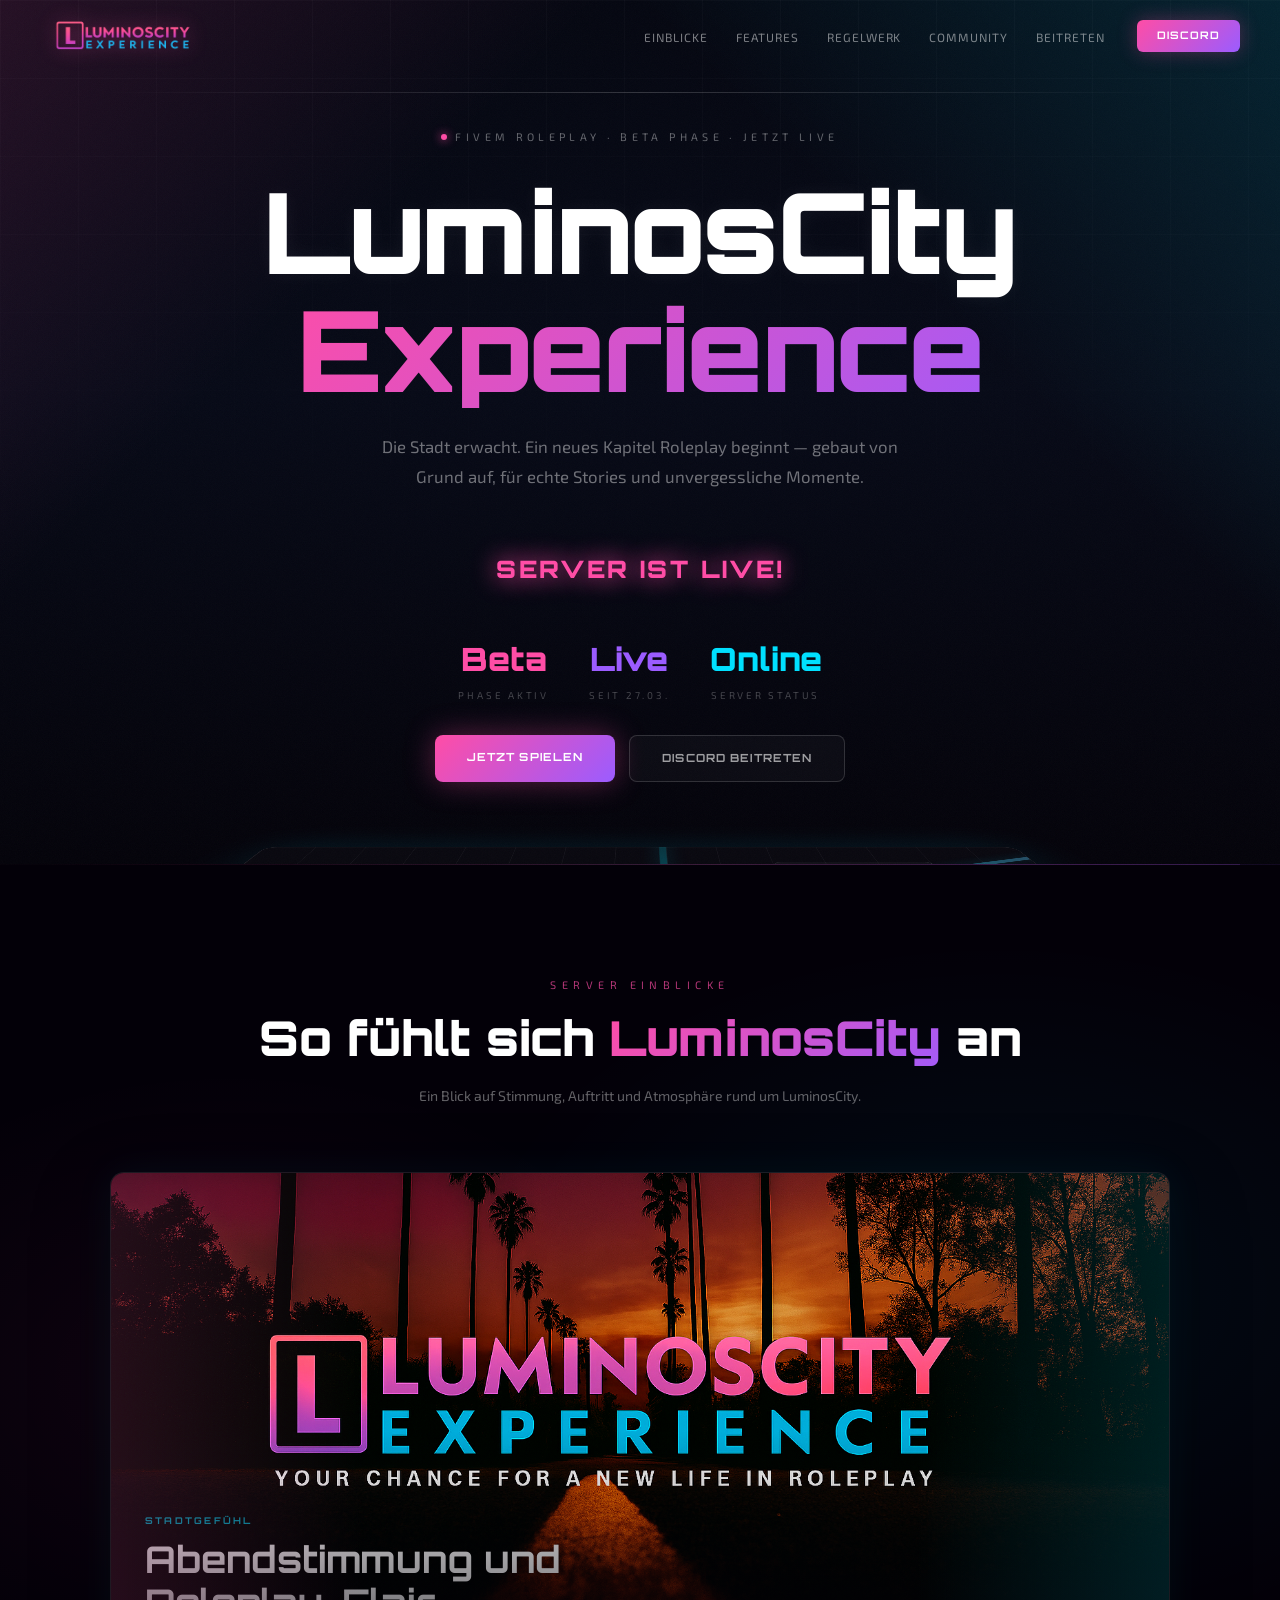
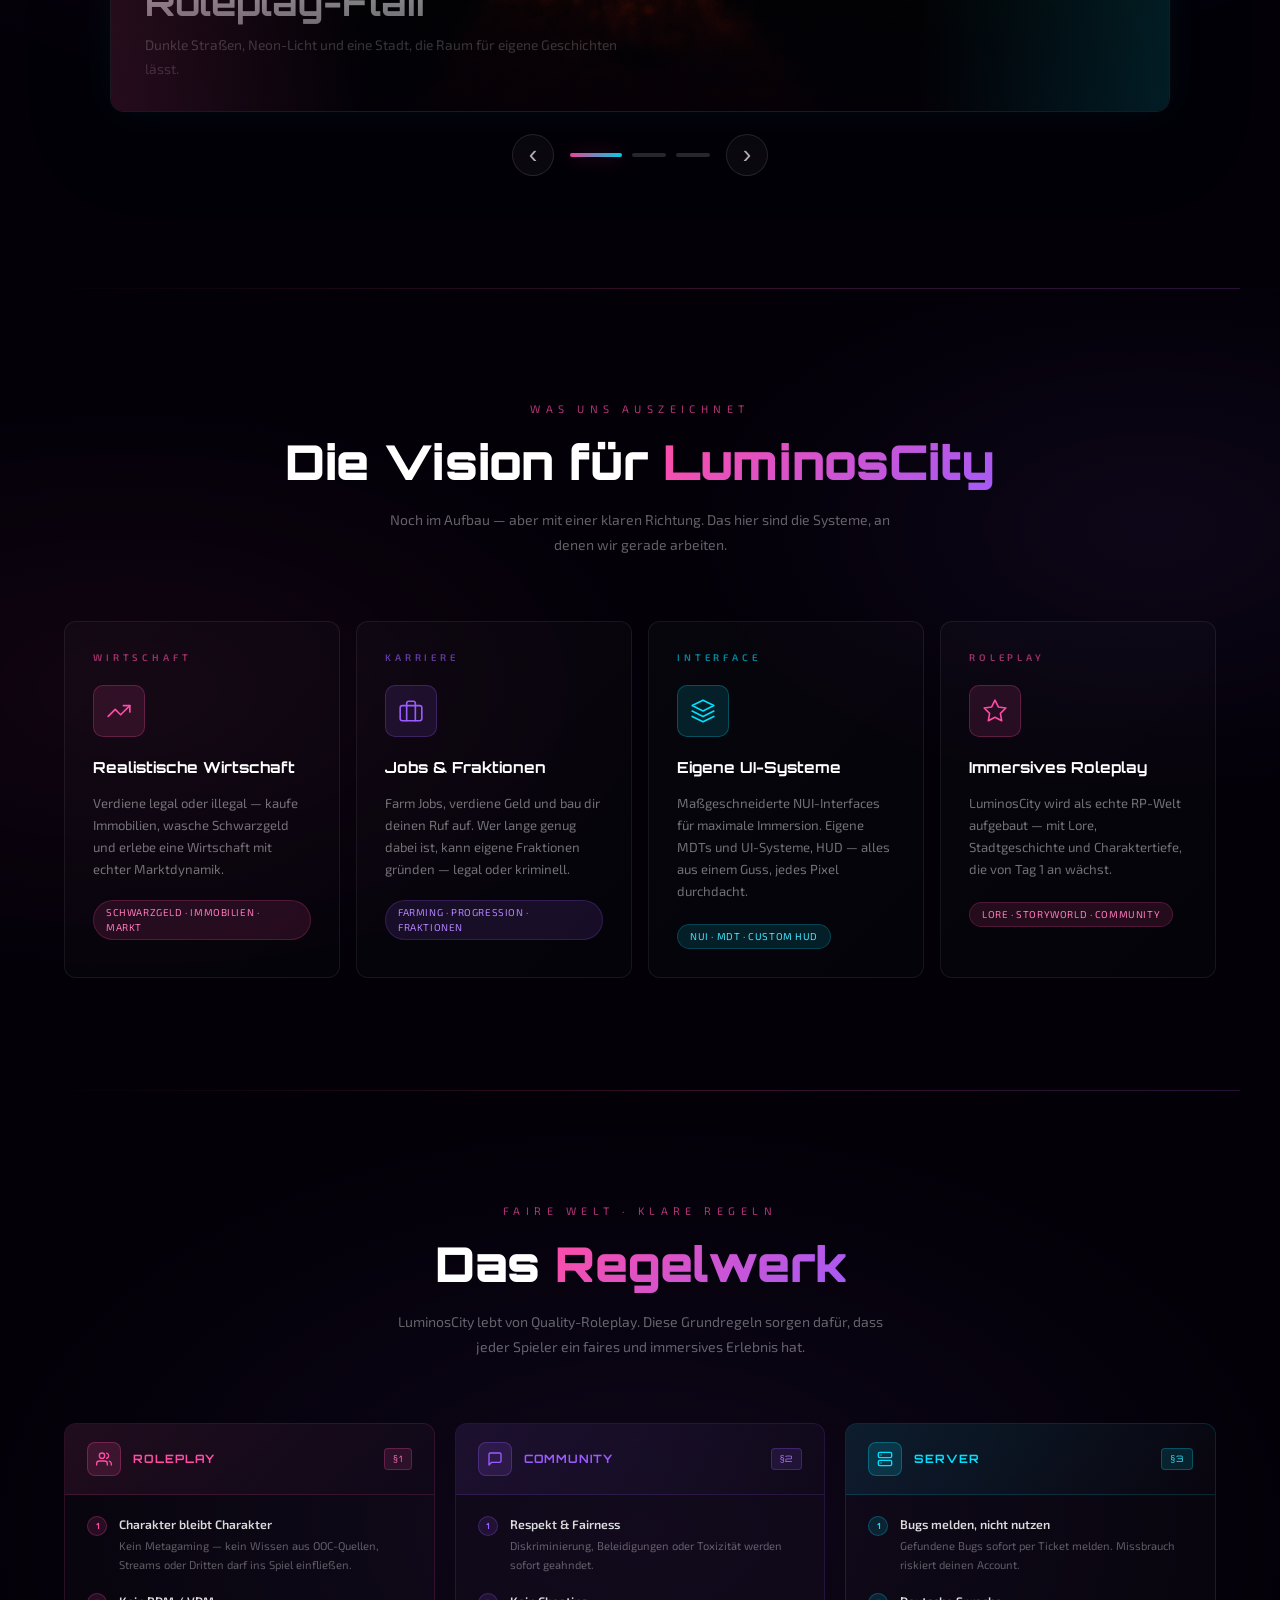
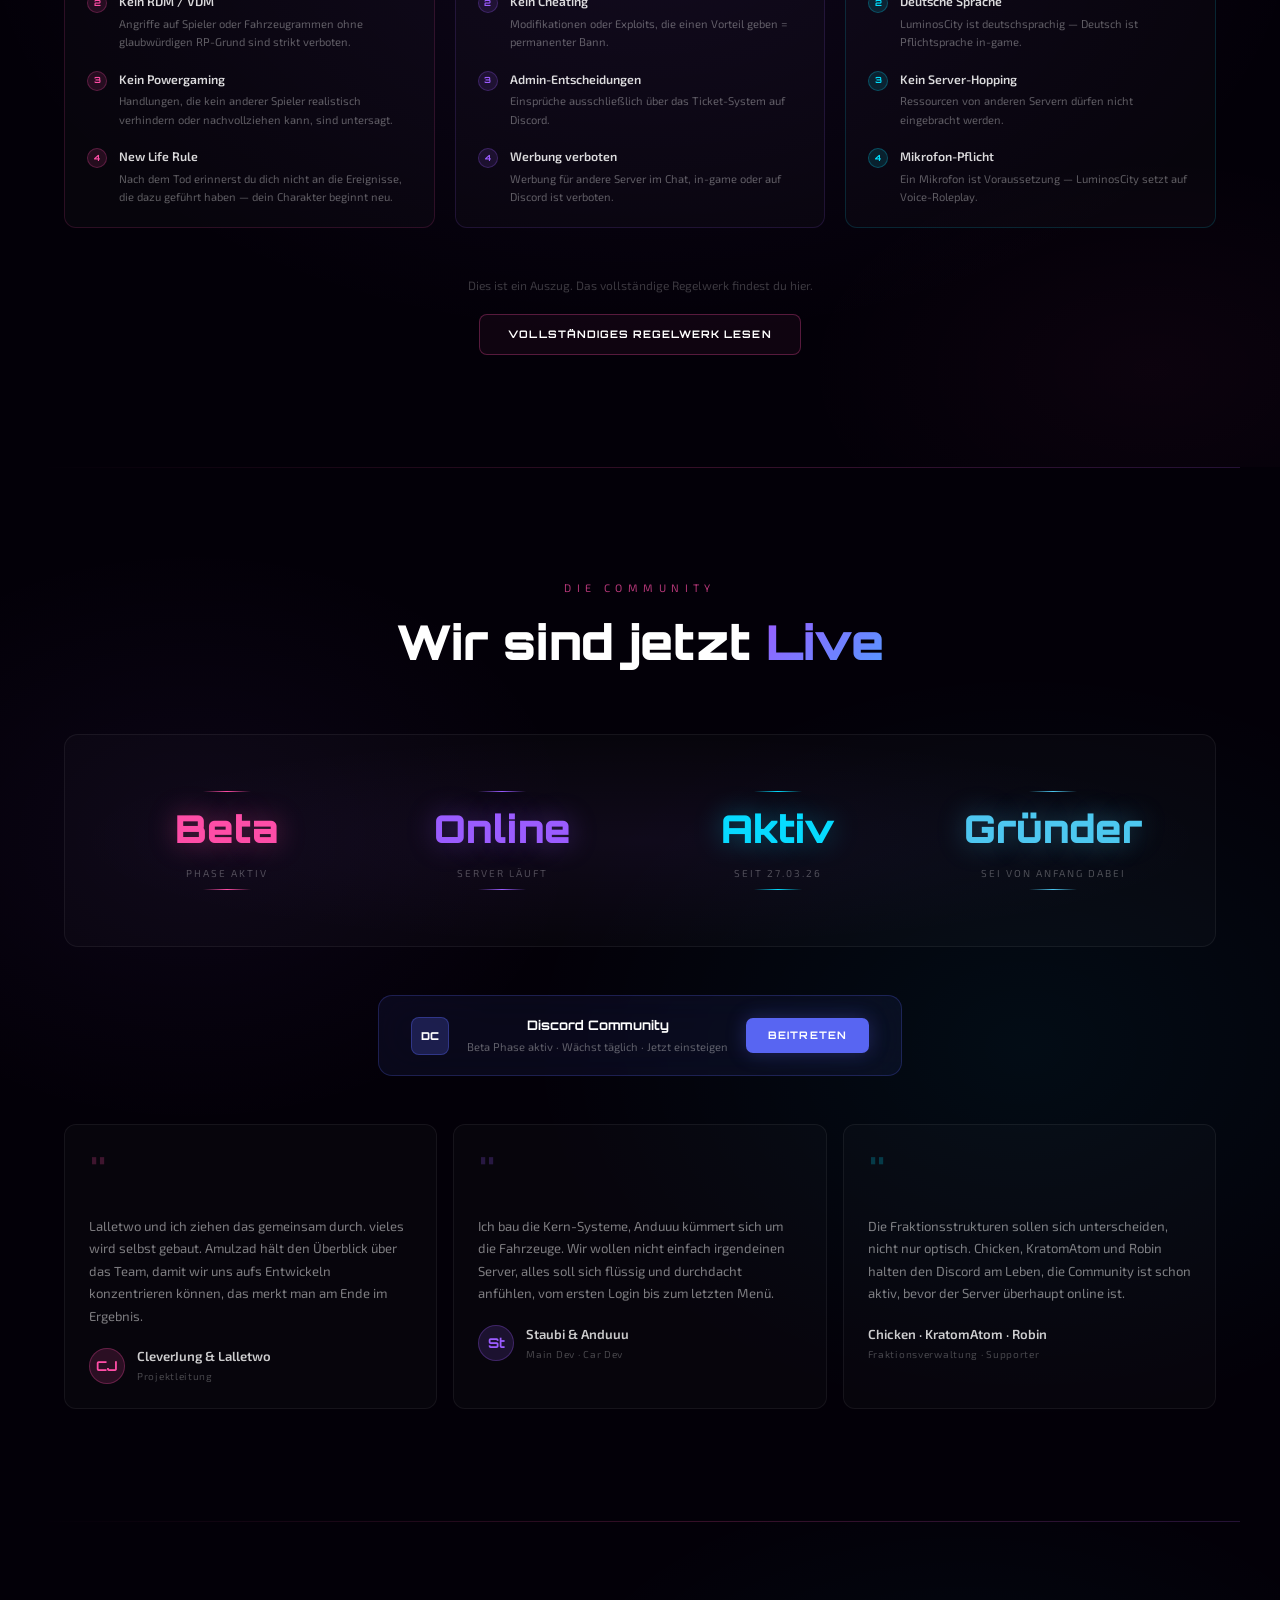
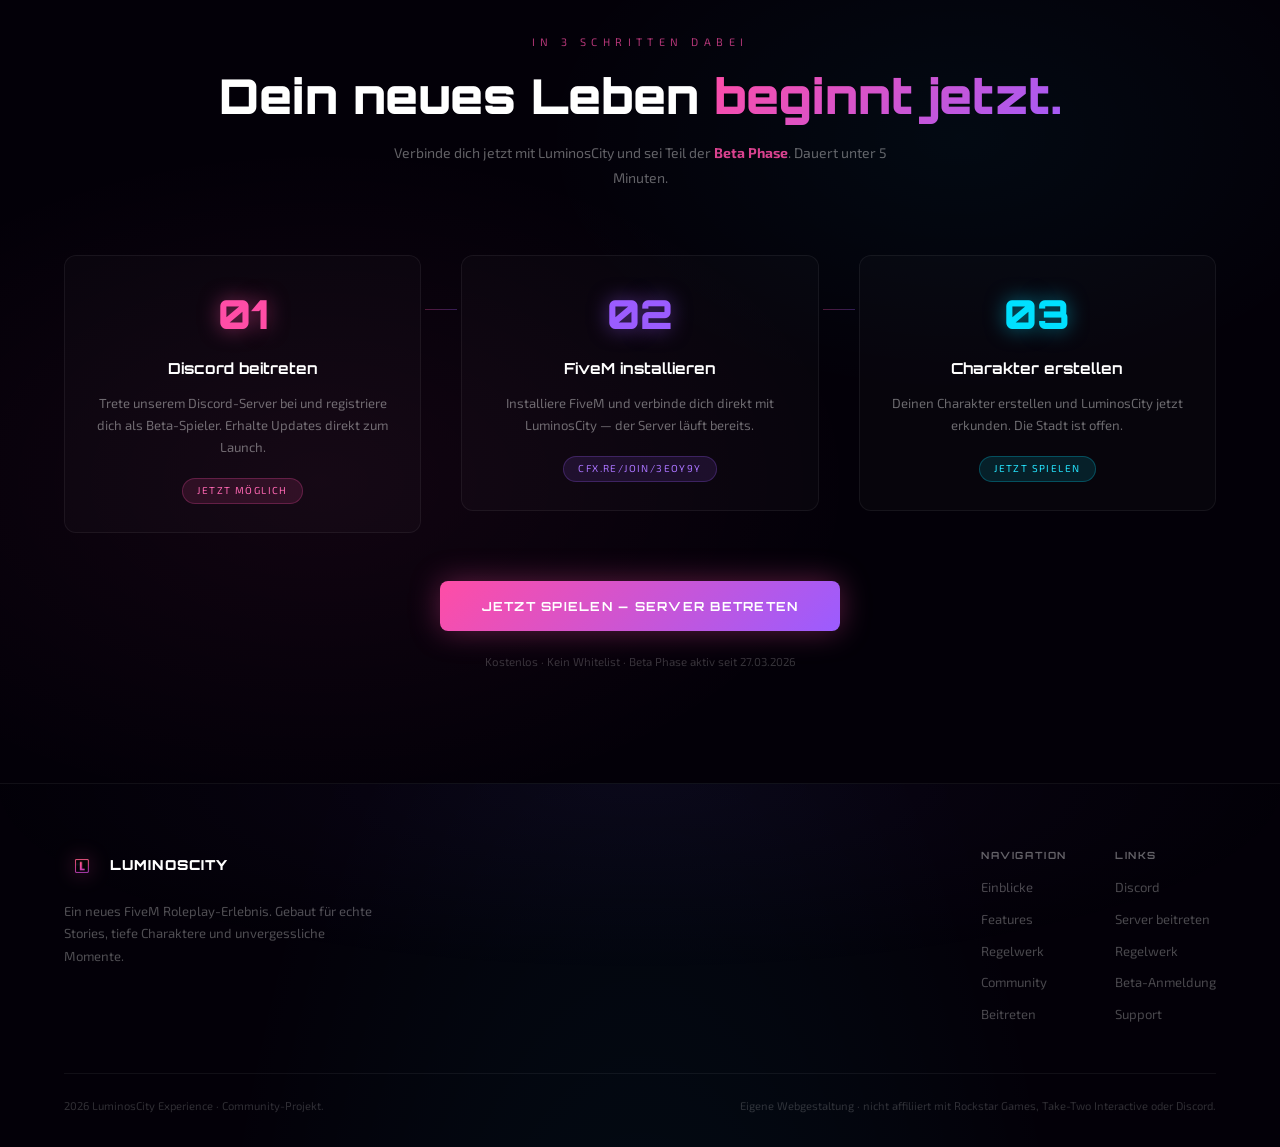
==== commit 85a2bf4d: "Entfernen des Launch-Badges aus dem Footer und der zugehörigen CSS-Stile; Anpassungen an der Footer-" ====
--- a/index.html
+++ b/index.html
@@ -19,21 +19,23 @@
     <a href="#" class="nav-logo">
       <img src="bannerlumi.png" alt="LuminosCity Experience" class="nav-logo-img" />
     </a>
-    <ul class="nav-links">
-      <li><a href="#features">Features</a></li>
-      <li><a href="#regelwerk">Regelwerk</a></li>
-      <li><a href="#community">Community</a></li>
+    <ul class="nav-links">
+      <li><a href="#einblicke">Einblicke</a></li>
+      <li><a href="#features">Features</a></li>
+      <li><a href="#regelwerk">Regelwerk</a></li>
+      <li><a href="#community">Community</a></li>
       <li><a href="#join">Beitreten</a></li>
     </ul>
     <a href="https://discord.gg/mZbZmxQd2Q" target="_blank" rel="noopener noreferrer" class="nav-cta">Discord</a>
     <button id="menu-btn" class="menu-btn" aria-label="Menü öffnen">
       <span></span><span></span><span></span>
     </button>
-  </div>
-  <div id="mobile-menu" class="mobile-menu">
-    <a href="#features">Features</a>
-    <a href="#regelwerk">Regelwerk</a>
-    <a href="#community">Community</a>
+  </div>
+  <div id="mobile-menu" class="mobile-menu">
+    <a href="#einblicke">Einblicke</a>
+    <a href="#features">Features</a>
+    <a href="#regelwerk">Regelwerk</a>
+    <a href="#community">Community</a>
     <a href="#join">Beitreten</a>
     <a href="https://discord.gg/mZbZmxQd2Q" target="_blank" rel="noopener noreferrer" class="mobile-cta">Discord</a>
   </div>
@@ -127,11 +129,63 @@
     </div>
   </div>
 </section>
-
-<div class="section-div"></div>
-
-<!-- ══════════════════════════════════════════ FEATURES ═══ -->
-<section id="features" class="section">
+
+<div class="section-div"></div>
+
+<!-- ══════════════════════════════════════════ EINBLICKE ═══ -->
+<section id="einblicke" class="section">
+  <div class="container">
+    <div class="section-header anim">
+      <div class="section-tag">Server Einblicke</div>
+      <h2 class="section-title">So fühlt sich <span class="gradient-text">LuminosCity</span> an</h2>
+      <p class="section-sub">Ein Blick auf Stimmung, Auftritt und Atmosphäre rund um LuminosCity.</p>
+    </div>
+
+    <div class="showcase anim" aria-label="LuminosCity Slideshow">
+      <div class="showcase-stage">
+        <figure class="showcase-slide active">
+          <img src="hintergrundlumi.png" alt="Atmosphärische LuminosCity Vorschau mit Palmenstraße" />
+          <figcaption>
+            <span class="showcase-kicker">Stadtgefühl</span>
+            <strong>Abendstimmung und Roleplay-Flair</strong>
+            <p>Dunkle Straßen, Neon-Licht und eine Stadt, die Raum für eigene Geschichten lässt.</p>
+          </figcaption>
+        </figure>
+        <figure class="showcase-slide">
+          <img src="tx_discord_lumi_thumbnail.png" alt="LuminosCity Status-Grafik" />
+          <figcaption>
+            <span class="showcase-kicker">Live Status</span>
+            <strong>Server online und Community erreichbar</strong>
+            <p>Updates, Status und Treffpunkt für alle, die direkt in die Stadt einsteigen wollen.</p>
+          </figcaption>
+        </figure>
+        <figure class="showcase-slide">
+          <img src="tx_discord_lumi_thumbnail500x500.png" alt="Quadratische LuminosCity Community-Grafik" />
+          <figcaption>
+            <span class="showcase-kicker">Community</span>
+            <strong>Markanter Auftritt für Updates</strong>
+            <p>Alles läuft über eine erkennbare Linie, vom Discord bis zum ersten Login.</p>
+          </figcaption>
+        </figure>
+      </div>
+
+      <div class="showcase-controls" aria-label="Slideshow Steuerung">
+        <button class="showcase-btn" type="button" data-showcase-prev aria-label="Vorheriges Bild">‹</button>
+        <div class="showcase-dots" role="tablist" aria-label="Slides auswählen">
+          <button class="showcase-dot active" type="button" data-showcase-dot="0" aria-label="Slide 1 anzeigen"></button>
+          <button class="showcase-dot" type="button" data-showcase-dot="1" aria-label="Slide 2 anzeigen"></button>
+          <button class="showcase-dot" type="button" data-showcase-dot="2" aria-label="Slide 3 anzeigen"></button>
+        </div>
+        <button class="showcase-btn" type="button" data-showcase-next aria-label="Nächstes Bild">›</button>
+      </div>
+    </div>
+  </div>
+</section>
+
+<div class="section-div"></div>
+
+<!-- ══════════════════════════════════════════ FEATURES ═══ -->
+<section id="features" class="section">
   <div class="container">
     <div class="section-header anim">
       <div class="section-tag">Was uns auszeichnet</div>
@@ -398,16 +452,13 @@
           <span class="logo-text">LuminosCity</span>
         </a>
         <p class="footer-desc">Ein neues FiveM Roleplay-Erlebnis. Gebaut für echte Stories, tiefe Charaktere und unvergessliche Momente.</p>
-        <div class="footer-status">
-          <span class="status-dot" aria-hidden="true"></span>
-          <span>Launch: 27. März 2026 · 19:00 Uhr</span>
-        </div>
-      </div>
+      </div>
       <div class="footer-links">
-        <div class="footer-col">
-          <div class="footer-col-title">Navigation</div>
-          <a href="#features">Features</a>
-          <a href="#regelwerk">Regelwerk</a>
+        <div class="footer-col">
+          <div class="footer-col-title">Navigation</div>
+          <a href="#einblicke">Einblicke</a>
+          <a href="#features">Features</a>
+          <a href="#regelwerk">Regelwerk</a>
           <a href="#community">Community</a>
           <a href="#join">Beitreten</a>
         </div>
--- a/style.css
+++ b/style.css
@@ -644,15 +644,150 @@
   text-transform: uppercase;
   color: rgba(255,255,255,0.25);
 }
-.hero-ctas {
-  display: flex;
-  justify-content: center;
-  gap: 14px;
-  flex-wrap: wrap;
-}
-
-/* ════════════════════════════════════════ FEATURES ═══ */
-.features-grid {
+.hero-ctas {
+  display: flex;
+  justify-content: center;
+  gap: 14px;
+  flex-wrap: wrap;
+}
+
+/* ═══════════════════════════════════════ EINBLICKE ═══ */
+.showcase {
+  max-width: 1060px;
+  margin: 0 auto;
+  position: relative;
+}
+.showcase-stage {
+  position: relative;
+  min-height: 540px;
+  border-radius: 14px;
+  overflow: hidden;
+  border: 1px solid rgba(255,255,255,0.08);
+  background: rgba(255,255,255,0.018);
+  box-shadow: 0 24px 80px rgba(0,0,0,0.28), 0 0 42px rgba(0,224,255,0.06);
+}
+.showcase-stage::before {
+  content: '';
+  position: absolute;
+  inset: 0;
+  z-index: 3;
+  pointer-events: none;
+  background:
+    linear-gradient(90deg, rgba(255,77,166,0.14), transparent 24%, transparent 76%, rgba(0,224,255,0.12)),
+    linear-gradient(to top, rgba(3,0,8,0.82), transparent 52%);
+}
+.showcase-stage::after {
+  content: '';
+  position: absolute;
+  inset: 0;
+  z-index: 4;
+  pointer-events: none;
+  background: linear-gradient(110deg, transparent 0%, rgba(255,255,255,0.08) 46%, transparent 58%);
+  transform: translateX(-120%);
+  animation: mapSweep 8s ease-in-out infinite;
+}
+.showcase-slide {
+  position: absolute;
+  inset: 0;
+  opacity: 0;
+  transform: scale(1.02);
+  transition: opacity 0.55s ease, transform 0.65s ease;
+}
+.showcase-slide.active {
+  opacity: 1;
+  transform: scale(1);
+  z-index: 2;
+}
+.showcase-slide img {
+  width: 100%;
+  height: 100%;
+  min-height: 540px;
+  object-fit: cover;
+  display: block;
+  filter: saturate(1.08) contrast(1.05);
+}
+.showcase-slide.active img {
+  animation: slideKenBurns 8s ease-in-out infinite alternate;
+}
+.showcase-slide figcaption {
+  position: absolute;
+  left: 34px;
+  right: 34px;
+  bottom: 30px;
+  z-index: 5;
+  max-width: 560px;
+}
+.showcase-kicker {
+  display: inline-flex;
+  margin-bottom: 10px;
+  font-family: var(--f-title);
+  font-size: 0.58rem;
+  font-weight: 700;
+  letter-spacing: 0.24em;
+  text-transform: uppercase;
+  color: rgba(0,224,255,0.76);
+}
+.showcase-slide strong {
+  display: block;
+  font-family: var(--f-title);
+  font-size: clamp(1.35rem, 3vw, 2.3rem);
+  line-height: 1.15;
+  color: #fff;
+  margin-bottom: 10px;
+}
+.showcase-slide p {
+  max-width: 480px;
+  font-size: 0.86rem;
+  color: rgba(255,255,255,0.55);
+  line-height: 1.75;
+}
+.showcase-controls {
+  display: flex;
+  align-items: center;
+  justify-content: center;
+  gap: 16px;
+  margin-top: 22px;
+}
+.showcase-btn {
+  width: 42px;
+  height: 42px;
+  border-radius: 50%;
+  border: 1px solid rgba(255,255,255,0.12);
+  background: rgba(255,255,255,0.035);
+  color: rgba(255,255,255,0.74);
+  font-size: 1.6rem;
+  line-height: 1;
+  cursor: pointer;
+  transition: transform 0.2s, border-color 0.2s, color 0.2s, box-shadow 0.2s;
+}
+.showcase-btn:hover {
+  transform: translateY(-2px);
+  border-color: rgba(0,224,255,0.36);
+  color: #fff;
+  box-shadow: 0 0 18px rgba(0,224,255,0.12);
+}
+.showcase-dots {
+  display: flex;
+  align-items: center;
+  gap: 10px;
+}
+.showcase-dot {
+  width: 34px;
+  height: 4px;
+  border: none;
+  border-radius: 999px;
+  background: rgba(255,255,255,0.16);
+  cursor: pointer;
+  transition: width 0.25s, background 0.25s, box-shadow 0.25s;
+}
+.showcase-dot.active {
+  width: 52px;
+  background: linear-gradient(90deg, var(--pink), var(--cyan));
+  box-shadow: 0 0 18px rgba(255,77,166,0.28);
+}
+
+/* ════════════════════════════════════════ FEATURES ═══ */
+.features-grid {
   display: grid;
   grid-template-columns: repeat(4, 1fr);
   gap: 16px;
@@ -1094,11 +1229,18 @@
 
 /* ═══════════════════════════════════════════ FOOTER ═══ */
 /* ═══════════════════════ SECTION ATMOSPHERIC GLOWS ═══ */
-/* placed just before footer so they target sections by ID */
-
-#features {
-  background:
-    radial-gradient(ellipse 70% 60% at 10% 50%,  rgba(255,77,166,0.055) 0%, transparent 60%),
+/* placed just before footer so they target sections by ID */
+
+#einblicke {
+  background:
+    radial-gradient(ellipse 70% 58% at 78% 42%, rgba(0,224,255,0.06) 0%, transparent 60%),
+    radial-gradient(ellipse 60% 52% at 18% 50%, rgba(255,77,166,0.055) 0%, transparent 58%),
+    #030008;
+}
+
+#features {
+  background:
+    radial-gradient(ellipse 70% 60% at 10% 50%,  rgba(255,77,166,0.055) 0%, transparent 60%),
     radial-gradient(ellipse 60% 55% at 90% 30%,  rgba(155,92,255,0.065) 0%, transparent 60%),
     #030008;
 }
@@ -1172,26 +1314,7 @@
   line-height: 1.72;
   margin-bottom: 18px;
 }
-.footer-status {
-  display: inline-flex;
-  align-items: center;
-  gap: 8px;
-  font-size: 0.7rem;
-  color: rgba(255,77,166,0.65);
-  padding: 6px 14px;
-  border-radius: 999px;
-  background: rgba(255,77,166,0.06);
-  border: 1px solid rgba(255,77,166,0.18);
-}
-.status-dot {
-  width: 6px; height: 6px;
-  border-radius: 50%;
-  background: var(--pink);
-  box-shadow: 0 0 8px var(--pink);
-  animation: pulse 1.5s ease-in-out infinite;
-  flex-shrink: 0;
-}
-.footer-links { display: flex; gap: 48px; }
+.footer-links { display: flex; gap: 48px; }
 .footer-col {
   display: flex;
   flex-direction: column;
@@ -1329,6 +1452,10 @@
 @keyframes connectorFlow {
   0%, 100% { opacity: 0.35; transform: scaleX(0.8); }
   50% { opacity: 1; transform: scaleX(1.15); }
+}
+@keyframes slideKenBurns {
+  from { transform: scale(1); }
+  to { transform: scale(1.045); }
 }
 
 @media (prefers-reduced-motion: reduce) {
@@ -1374,12 +1501,23 @@
   .cd-digit   { font-size: clamp(1.5rem, 5vw, 2rem); padding: 10px 12px; }
   .cd-sep     { font-size: 1.5rem; padding-top: 10px; }
 
-  .features-grid { grid-template-columns: 1fr; }
-  .rules-grid    { grid-template-columns: 1fr; }
-  .team-grid     { grid-template-columns: 1fr; }
-  .stats-grid    { grid-template-columns: repeat(2, 1fr); padding: 24px 16px; }
-
-  .steps-grid { grid-template-columns: 1fr; }
+  .features-grid { grid-template-columns: 1fr; }
+  .rules-grid    { grid-template-columns: 1fr; }
+  .team-grid     { grid-template-columns: 1fr; }
+  .stats-grid    { grid-template-columns: repeat(2, 1fr); padding: 24px 16px; }
+  .showcase-stage { min-height: 430px; border-radius: 10px; }
+  .showcase-slide img { min-height: 430px; }
+  .showcase-slide figcaption {
+    left: 20px;
+    right: 20px;
+    bottom: 22px;
+  }
+  .showcase-slide p { font-size: 0.78rem; }
+  .showcase-controls { gap: 12px; }
+  .showcase-dot { width: 26px; }
+  .showcase-dot.active { width: 42px; }
+
+  .steps-grid { grid-template-columns: 1fr; }
   .step-connector { display: none; }
 
   .footer-inner  { flex-direction: column; }
